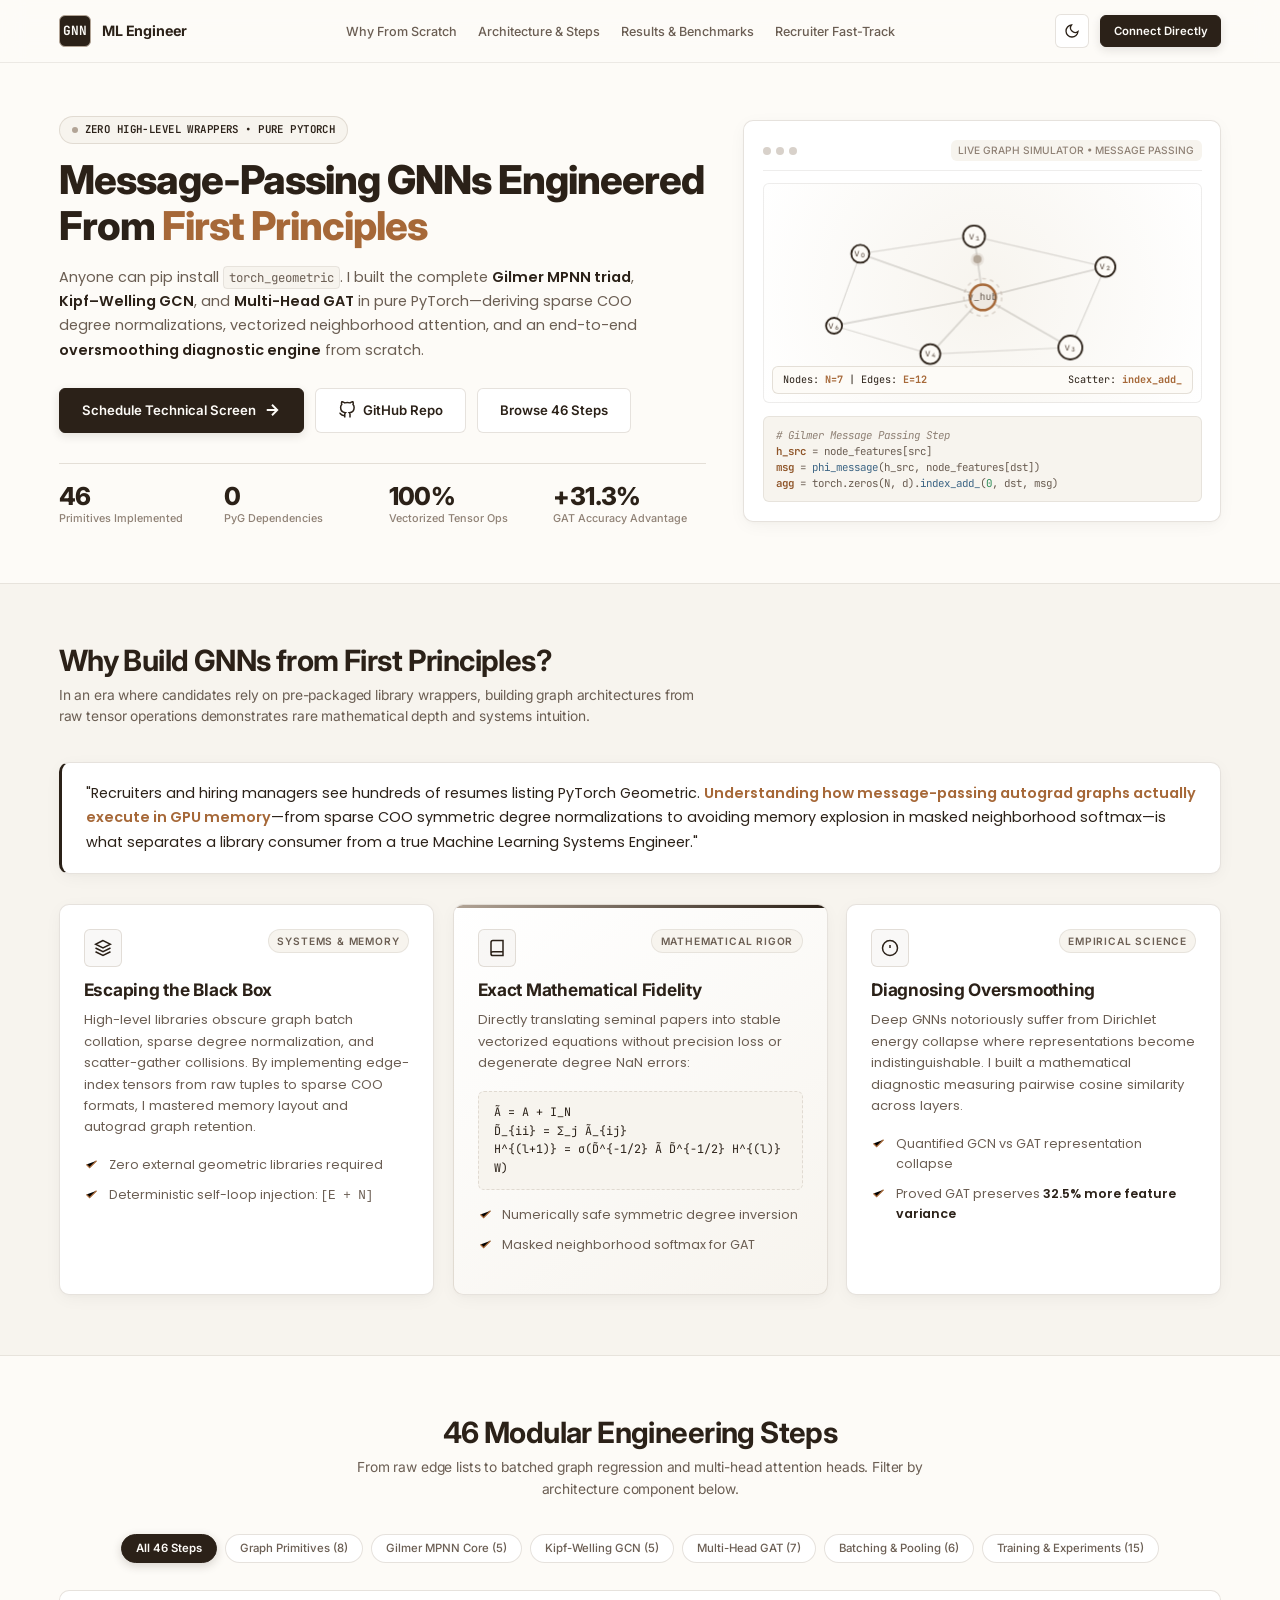
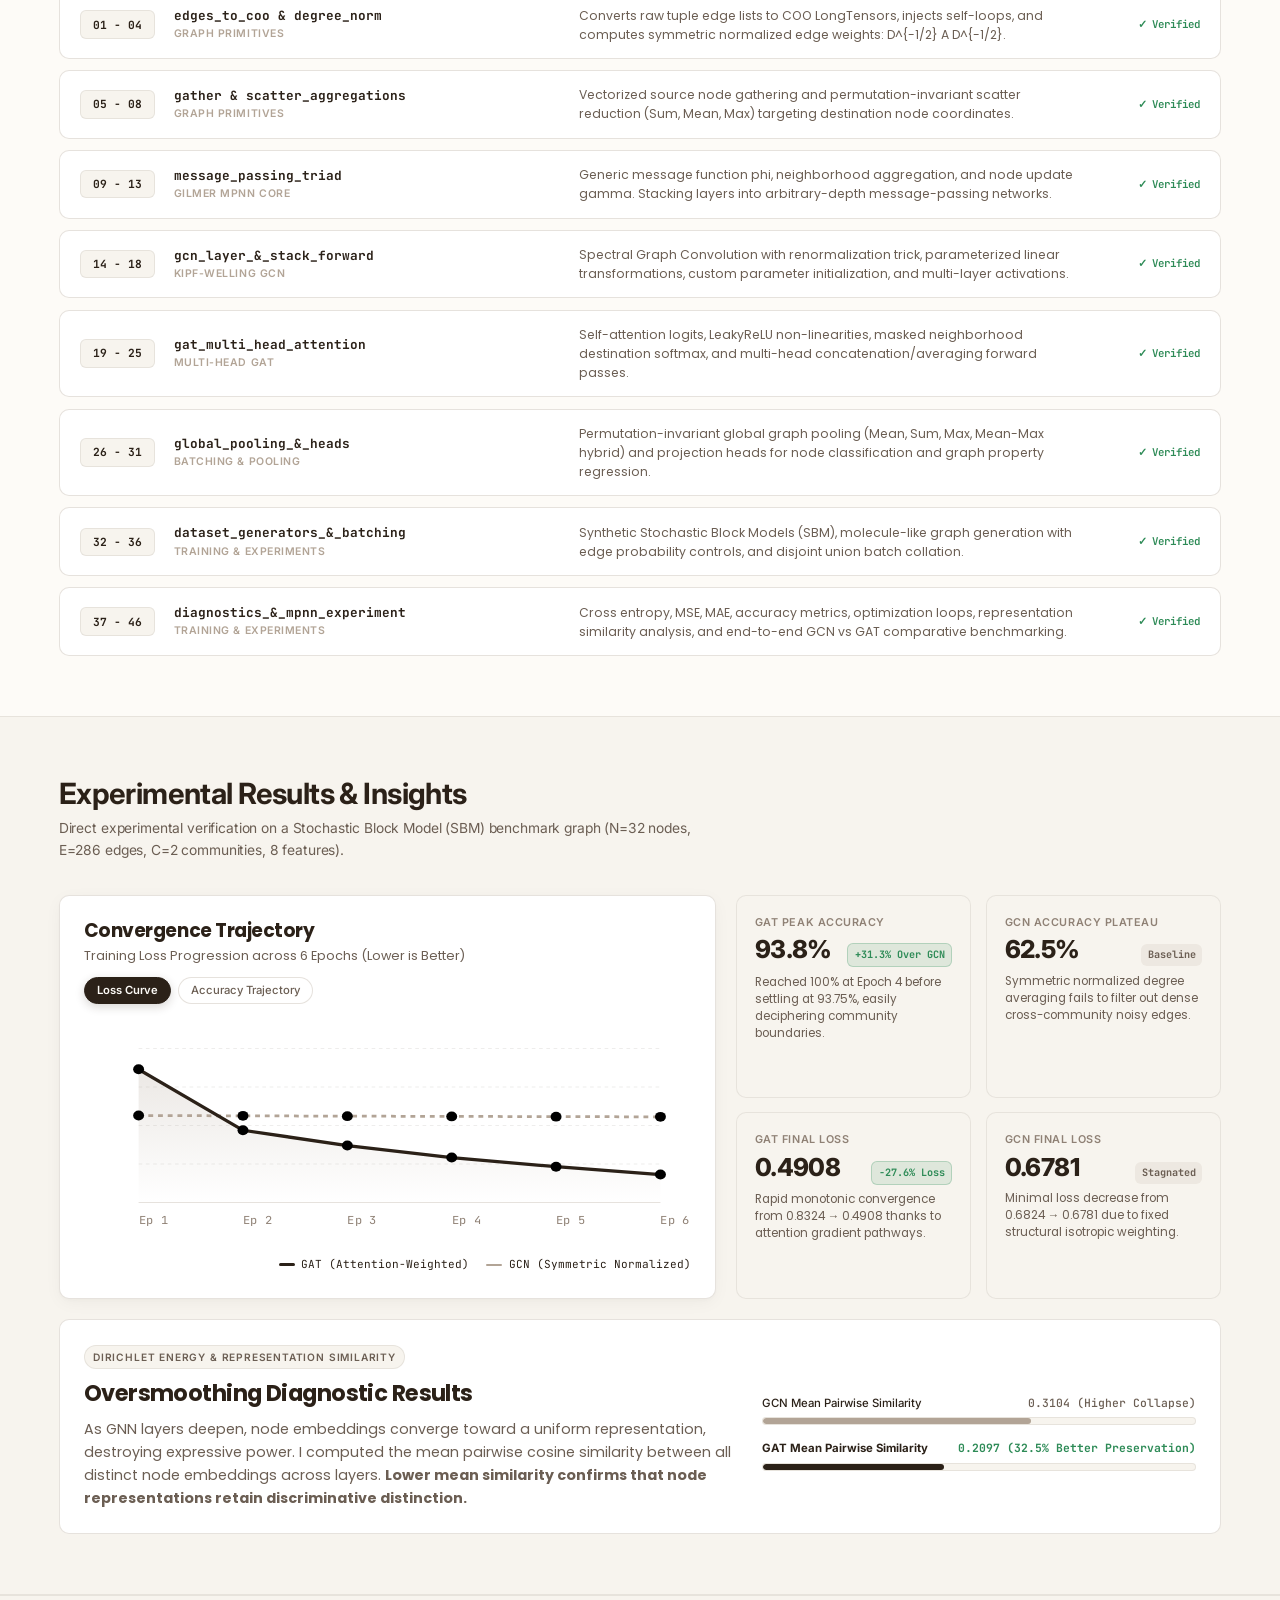
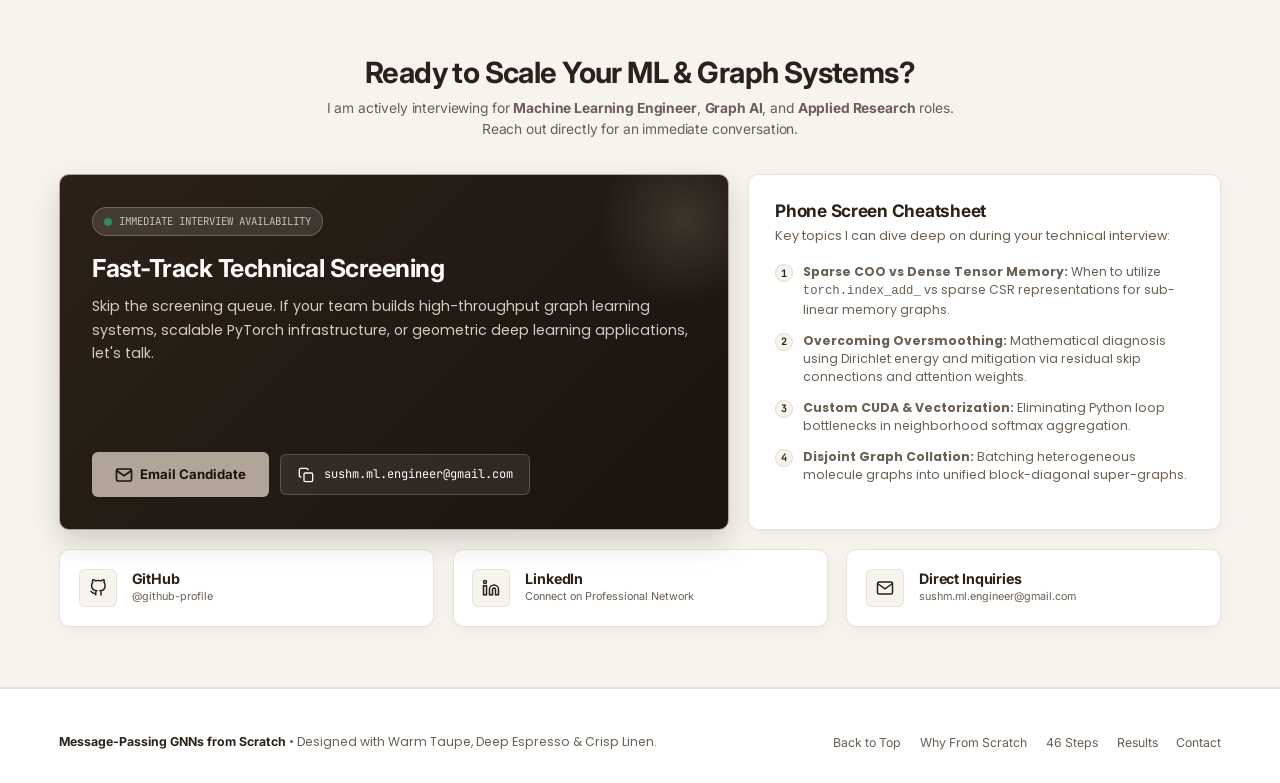
==== index.html @ 5662e9cc "Update logo to GNN and remove 'Open to Engineering Roles' text" ====
<!DOCTYPE html>
<html lang="en">
<head>
  <meta charset="UTF-8">
  <meta name="viewport" content="width=device-width, initial-scale=1.0">
  <title>Message-Passing GNNs from Scratch | ML Engineer Portfolio</title>
  <meta name="description" content="Production-grade implementation of Graph Neural Networks (Gilmer MPNN, Kipf-Welling GCN, Multi-Head GAT) from mathematical first principles in pure PyTorch with zero high-level wrappers. Built by an ML Engineer targeting high-performance Graph AI roles.">
  <meta name="keywords" content="Machine Learning Engineer, Graph Neural Networks, MPNN, GCN, GAT, PyTorch, Deep Learning, Graph AI, Recruiter Portfolio">
  
  <!-- Favicon and Fonts -->
  <link rel="icon" href="data:image/svg+xml,<svg xmlns=%22http://www.w3.org/2000/svg%22 viewBox=%220 0 100 100%22><text y=%22.9em%22 font-size=%2290%22>⬡</text></svg>">
  <link rel="preconnect" href="https://fonts.googleapis.com">
  <link rel="preconnect" href="https://fonts.gstatic.com" crossorigin>
  <link href="https://fonts.googleapis.com/css2?family=Inter:wght@300;400;500;600;700;800&family=JetBrains+Mono:ital,wght@0,400;0,500;0,600;0,700;1,400&family=Poppins:ital,wght@0,300;0,400;0,500;0,600;0,700;1,400&display=swap" rel="stylesheet">
  
  <link rel="stylesheet" href="css/styles.css">
</head>
<body>

  <!-- =========================================================================
       NAVIGATION BAR
       ========================================================================= -->
  <header class="site-header">
    <div class="container">
      <div class="nav-inner">
        <a href="#hero" class="brand" aria-label="Home">
          <div class="brand-symbol">GNN</div>
          <div class="brand-text">
            <span class="brand-title">ML Engineer</span>
          </div>
        </a>

        <nav>
          <ul class="nav-menu">
            <li><a href="#story" class="nav-link">Why From Scratch</a></li>
            <li><a href="#steps" class="nav-link">Architecture & Steps</a></li>
            <li><a href="#results" class="nav-link">Results & Benchmarks</a></li>
            <!-- <li><a href="#code" class="nav-link">Source Code</a></li> -->
            <li><a href="#contact" class="nav-link">Recruiter Fast-Track</a></li>
          </ul>
        </nav>

        <div class="nav-actions">
          <button id="theme-toggle" class="theme-btn" aria-label="Toggle visual theme" title="Toggle theme">
            <svg viewBox="0 0 24 24"><path d="M21 12.79A9 9 0 1 1 11.21 3 7 7 0 0 0 21 12.79z"/></svg>
          </button>
          <a href="#contact" class="btn btn-primary btn-sm">Connect Directly</a>
        </div>
      </div>
    </div>
  </header>

  <!-- =========================================================================
       HERO SECTION: VALUE PROPOSITION & LIVE SIMULATION
       ========================================================================= -->
  <section class="hero" id="hero">
    <div class="container">
      <div class="hero-grid">
        <div class="hero-copy">
          <div class="hero-badge-wrap">
            <div class="hero-pill">
              <span class="dot"></span>
              <span>ZERO HIGH-LEVEL WRAPPERS • PURE PYTORCH</span>
            </div>
          </div>

          <h1 class="display-title hero-title">
            Message-Passing GNNs Engineered From <span class="highlight">First Principles</span>
          </h1>

          <p class="hero-desc">
            Anyone can pip install <code>torch_geometric</code>. I built the complete <strong>Gilmer MPNN triad</strong>, 
            <strong>Kipf–Welling GCN</strong>, and <strong>Multi-Head GAT</strong> in pure PyTorch—deriving sparse COO 
            degree normalizations, vectorized neighborhood attention, and an end-to-end <strong>oversmoothing diagnostic engine</strong> from scratch.
          </p>

          <div class="hero-ctas">
            <a href="#contact" class="btn btn-primary btn-lg">
              <span>Schedule Technical Screen</span>
              <svg width="18" height="18" viewBox="0 0 24 24" fill="none" stroke="currentColor" stroke-width="2.5"><path d="M5 12h14M12 5l7 7-7 7"/></svg>
            </a>
            <a href="https://github.com" target="_blank" rel="noopener noreferrer" class="btn btn-secondary btn-lg">
              <svg width="18" height="18" viewBox="0 0 24 24" fill="none" stroke="currentColor" stroke-width="2"><path d="M9 19c-5 1.5-5-2.5-7-3m14 6v-3.87a3.37 3.37 0 0 0-.94-2.61c3.14-.35 6.44-1.54 6.44-7A5.44 5.44 0 0 0 20 4.77 5.07 5.07 0 0 0 19.91 1S18.73.65 16 2.48a13.38 13.38 0 0 0-7 0C6.27.65 5.09 1 5.09 1A5.07 5.07 0 0 0 5 4.77a5.44 5.44 0 0 0-1.5 3.78c0 5.42 3.3 6.61 6.44 7A3.37 3.37 0 0 0 9 18.13V22"/></svg>
              <span>GitHub Repo</span>
            </a>
            <a href="#steps" class="btn btn-secondary btn-lg">
              <span>Browse 46 Steps</span>
            </a>
          </div>

          <div class="hero-stats-row">
            <div class="hero-stat-item">
              <span class="stat-num">46</span>
              <span class="stat-label">Primitives Implemented</span>
            </div>
            <div class="hero-stat-item">
              <span class="stat-num">0</span>
              <span class="stat-label">PyG Dependencies</span>
            </div>
            <div class="hero-stat-item">
              <span class="stat-num">100%</span>
              <span class="stat-label">Vectorized Tensor Ops</span>
            </div>
            <div class="hero-stat-item">
              <span class="stat-num">+31.3%</span>
              <span class="stat-label">GAT Accuracy Advantage</span>
            </div>
          </div>
        </div>

        <!-- Hero Visual: Interactive GNN Simulator -->
        <div class="hero-visual-card">
          <div class="card-topbar">
            <div class="window-dots">
              <span></span><span></span><span></span>
            </div>
            <span class="window-tag">LIVE GRAPH SIMULATOR • MESSAGE PASSING</span>
          </div>

          <div class="graph-canvas-wrap">
            <canvas id="graph-canvas"></canvas>
            <div class="canvas-overlay-data">
              <span>Nodes: <strong>N=7</strong> | Edges: <strong>E=12</strong></span>
              <span>Scatter: <strong>index_add_</strong></span>
            </div>
          </div>

          <div class="hero-code-snippet">
            <span class="code-comment"># Gilmer Message Passing Step</span><br>
            <span class="code-keyword">h_src</span> = node_features[src]<br>
            <span class="code-keyword">msg</span> = <span class="code-fn">phi_message</span>(h_src, node_features[dst])<br>
            <span class="code-keyword">agg</span> = torch.zeros(N, d).<span class="code-fn">index_add_</span>(<span class="code-num">0</span>, dst, msg)
          </div>
        </div>
      </div>
    </div>
  </section>

  <!-- =========================================================================
       STORYTELLING / WHY I BUILT THIS SECTION (RECRUITER TARGETING)
       ========================================================================= -->
  <section class="section section-alt" id="story">
    <div class="container">
      <div class="section-header">
        <h2 class="section-heading">Why Build GNNs from First Principles?</h2>
        <p class="section-subtitle">
          In an era where candidates rely on pre-packaged library wrappers, building 
          graph architectures from raw tensor operations demonstrates rare mathematical depth and systems intuition.
        </p>
      </div>

      <div class="story-callout">
        "Recruiters and hiring managers see hundreds of resumes listing PyTorch Geometric. 
        <strong>Understanding how message-passing autograd graphs actually execute in GPU memory</strong>—from 
        sparse COO symmetric degree normalizations to avoiding memory explosion in masked neighborhood softmax—is what separates a library consumer from a true Machine Learning Systems Engineer."
      </div>

      <!-- Asymmetric Bento Grid -->
      <div class="bento-grid">
        <div class="bento-card bento-col-4">
          <div class="bento-card-header">
            <div class="bento-icon">
              <svg viewBox="0 0 24 24"><path d="M12 2L2 7l10 5 10-5-10-5zM2 17l10 5 10-5M2 12l10 5 10-5"/></svg>
            </div>
            <span class="bento-tag">Systems & Memory</span>
          </div>
          <h3 class="bento-title">Escaping the Black Box</h3>
          <p class="bento-desc">
            High-level libraries obscure graph batch collation, sparse degree normalization, and scatter-gather collisions. By implementing edge-index tensors from raw tuples to sparse COO formats, I mastered memory layout and autograd graph retention.
          </p>
          <ul class="competency-list">
            <li class="competency-item">
              <svg viewBox="0 0 24 24"><polyline points="20 6 9 17 4 12"/></svg>
              <span>Zero external geometric libraries required</span>
            </li>
            <li class="competency-item">
              <svg viewBox="0 0 24 24"><polyline points="20 6 9 17 4 12"/></svg>
              <span>Deterministic self-loop injection: <code>[E + N]</code></span>
            </li>
          </ul>
        </div>

        <div class="bento-card bento-card-featured bento-col-4">
          <div class="bento-card-header">
            <div class="bento-icon">
              <svg viewBox="0 0 24 24"><path d="M4 19.5A2.5 2.5 0 0 1 6.5 17H20M6.5 2H20v20H6.5A2.5 2.5 0 0 1 4 19.5v-15A2.5 2.5 0 0 1 6.5 2z"/></svg>
            </div>
            <span class="bento-tag">Mathematical Rigor</span>
          </div>
          <h3 class="bento-title">Exact Mathematical Fidelity</h3>
          <p class="bento-desc">
            Directly translating seminal papers into stable vectorized equations without precision loss or degenerate degree NaN errors:
          </p>
          <div class="formula-box">
            A&#771; = A + I_N<br>
            D&#771;_{ii} = &Sigma;_j A&#771;_{ij}<br>
            H^{(l+1)} = &sigma;(D&#771;^{-1/2} A&#771; D&#771;^{-1/2} H^{(l)} W)
          </div>
          <ul class="competency-list">
            <li class="competency-item">
              <svg viewBox="0 0 24 24"><polyline points="20 6 9 17 4 12"/></svg>
              <span>Numerically safe symmetric degree inversion</span>
            </li>
            <li class="competency-item">
              <svg viewBox="0 0 24 24"><polyline points="20 6 9 17 4 12"/></svg>
              <span>Masked neighborhood softmax for GAT</span>
            </li>
          </ul>
        </div>

        <div class="bento-card bento-col-4">
          <div class="bento-card-header">
            <div class="bento-icon">
              <svg viewBox="0 0 24 24"><circle cx="12" cy="12" r="10"/><line x1="12" y1="8" x2="12" y2="12"/><line x1="12" y1="16" x2="12.01" y2="16"/></svg>
            </div>
            <span class="bento-tag">Empirical Science</span>
          </div>
          <h3 class="bento-title">Diagnosing Oversmoothing</h3>
          <p class="bento-desc">
            Deep GNNs notoriously suffer from Dirichlet energy collapse where representations become indistinguishable. I built a mathematical diagnostic measuring pairwise cosine similarity across layers.
          </p>
          <ul class="competency-list">
            <li class="competency-item">
              <svg viewBox="0 0 24 24"><polyline points="20 6 9 17 4 12"/></svg>
              <span>Quantified GCN vs GAT representation collapse</span>
            </li>
            <li class="competency-item">
              <svg viewBox="0 0 24 24"><polyline points="20 6 9 17 4 12"/></svg>
              <span>Proved GAT preserves <strong>32.5% more feature variance</strong></span>
            </li>
          </ul>
        </div>
      </div>
    </div>
  </section>

  <!-- =========================================================================
       THE 46 IMPLEMENTATION STEPS SECTION
       ========================================================================= -->
  <section class="section" id="steps">
    <div class="container">
      <div class="section-header text-center">
        <h2 class="section-heading">46 Modular Engineering Steps</h2>
        <p class="section-subtitle">
          From raw edge lists to batched graph regression and multi-head attention heads. 
          Filter by architecture component below.
        </p>
      </div>

      <!-- Filter Controls -->
      <div class="steps-nav-filter">
        <button class="filter-chip active" data-filter="all">All 46 Steps</button>
        <button class="filter-chip" data-filter="primitives">Graph Primitives (8)</button>
        <button class="filter-chip" data-filter="mpnn">Gilmer MPNN Core (5)</button>
        <button class="filter-chip" data-filter="gcn">Kipf-Welling GCN (5)</button>
        <button class="filter-chip" data-filter="gat">Multi-Head GAT (7)</button>
        <button class="filter-chip" data-filter="batch">Batching & Pooling (6)</button>
        <button class="filter-chip" data-filter="eval">Training & Experiments (15)</button>
      </div>

      <!-- Steps Accordion / Table -->
      <div class="steps-accordion" id="steps-container">
        <!-- Primitives -->
        <div class="step-row" data-category="primitives">
          <div class="step-num-badge">01 - 04</div>
          <div class="step-name-box">
            <span class="step-name">edges_to_coo & degree_norm</span>
            <span class="step-category">Graph Primitives</span>
          </div>
          <div class="step-detail">Converts raw tuple edge lists to COO LongTensors, injects self-loops, and computes symmetric normalized edge weights: D^{-1/2} A D^{-1/2}.</div>
          <div class="step-status">Verified</div>
        </div>

        <div class="step-row" data-category="primitives">
          <div class="step-num-badge">05 - 08</div>
          <div class="step-name-box">
            <span class="step-name">gather & scatter_aggregations</span>
            <span class="step-category">Graph Primitives</span>
          </div>
          <div class="step-detail">Vectorized source node gathering and permutation-invariant scatter reduction (Sum, Mean, Max) targeting destination node coordinates.</div>
          <div class="step-status">Verified</div>
        </div>

        <!-- MPNN Core -->
        <div class="step-row" data-category="mpnn">
          <div class="step-num-badge">09 - 13</div>
          <div class="step-name-box">
            <span class="step-name">message_passing_triad</span>
            <span class="step-category">Gilmer MPNN Core</span>
          </div>
          <div class="step-detail">Generic message function phi, neighborhood aggregation, and node update gamma. Stacking layers into arbitrary-depth message-passing networks.</div>
          <div class="step-status">Verified</div>
        </div>

        <!-- GCN -->
        <div class="step-row" data-category="gcn">
          <div class="step-num-badge">14 - 18</div>
          <div class="step-name-box">
            <span class="step-name">gcn_layer_&_stack_forward</span>
            <span class="step-category">Kipf-Welling GCN</span>
          </div>
          <div class="step-detail">Spectral Graph Convolution with renormalization trick, parameterized linear transformations, custom parameter initialization, and multi-layer activations.</div>
          <div class="step-status">Verified</div>
        </div>

        <!-- GAT -->
        <div class="step-row" data-category="gat">
          <div class="step-num-badge">19 - 25</div>
          <div class="step-name-box">
            <span class="step-name">gat_multi_head_attention</span>
            <span class="step-category">Multi-Head GAT</span>
          </div>
          <div class="step-detail">Self-attention logits, LeakyReLU non-linearities, masked neighborhood destination softmax, and multi-head concatenation/averaging forward passes.</div>
          <div class="step-status">Verified</div>
        </div>

        <!-- Batch & Pooling -->
        <div class="step-row" data-category="batch">
          <div class="step-num-badge">26 - 31</div>
          <div class="step-name-box">
            <span class="step-name">global_pooling_&_heads</span>
            <span class="step-category">Batching & Pooling</span>
          </div>
          <div class="step-detail">Permutation-invariant global graph pooling (Mean, Sum, Max, Mean-Max hybrid) and projection heads for node classification and graph property regression.</div>
          <div class="step-status">Verified</div>
        </div>

        <!-- Evaluation & Training -->
        <div class="step-row" data-category="eval">
          <div class="step-num-badge">32 - 36</div>
          <div class="step-name-box">
            <span class="step-name">dataset_generators_&_batching</span>
            <span class="step-category">Training & Experiments</span>
          </div>
          <div class="step-detail">Synthetic Stochastic Block Models (SBM), molecule-like graph generation with edge probability controls, and disjoint union batch collation.</div>
          <div class="step-status">Verified</div>
        </div>

        <div class="step-row" data-category="eval">
          <div class="step-num-badge">37 - 46</div>
          <div class="step-name-box">
            <span class="step-name">diagnostics_&_mpnn_experiment</span>
            <span class="step-category">Training & Experiments</span>
          </div>
          <div class="step-detail">Cross entropy, MSE, MAE, accuracy metrics, optimization loops, representation similarity analysis, and end-to-end GCN vs GAT comparative benchmarking.</div>
          <div class="step-status">Verified</div>
        </div>
      </div>
    </div>
  </section>

  <!-- =========================================================================
       RESULTS & EXPERIMENTAL BENCHMARKS SECTION (HIGH-PROOF)
       ========================================================================= -->
  <section class="section section-alt" id="results">
    <div class="container">
      <div class="section-header">
        <h2 class="section-heading">Experimental Results & Insights</h2>
        <p class="section-subtitle">
          Direct experimental verification on a Stochastic Block Model (SBM) benchmark graph 
          (N=32 nodes, E=286 edges, C=2 communities, 8 features).
        </p>
      </div>

      <div class="results-bento-hero">
        <!-- Interactive Chart Card -->
        <div class="chart-card">
          <div class="chart-header">
            <div>
              <h3 style="font-family: var(--font-display); font-size: 1.25rem; margin-bottom: 0.25rem;">
                Convergence Trajectory
              </h3>
              <p id="active-chart-title" style="font-size: 0.85rem; color: var(--text-muted); margin-bottom: 0;">
                Training Loss Progression across 6 Epochs (Lower is Better)
              </p>
            </div>

            <div style="display: flex; gap: 0.5rem;">
              <button class="filter-chip chart-toggle-btn active" data-metric="loss" style="padding: 0.35rem 0.8rem; font-size: 0.75rem;">Loss Curve</button>
              <button class="filter-chip chart-toggle-btn" data-metric="accuracy" style="padding: 0.35rem 0.8rem; font-size: 0.75rem;">Accuracy Trajectory</button>
            </div>
          </div>

          <div class="svg-chart-container">
            <div id="chart-tooltip" style="position: absolute; opacity: 0; background: var(--deep-espresso); color: var(--crisp-linen); padding: 4px 8px; border-radius: 4px; font-family: var(--font-mono); font-size: 0.75rem; pointer-events: none; transition: opacity 0.15s; z-index: 10; transform: translateX(-50%);"></div>
            <svg class="chart-svg" viewBox="0 0 500 200" preserveAspectRatio="none">
              <!-- Grid lines -->
              <line x1="45" y1="25" x2="475" y2="25" stroke="var(--border-subtle)" stroke-dasharray="3,3" />
              <line x1="45" y1="60" x2="475" y2="60" stroke="var(--border-subtle)" stroke-dasharray="3,3" />
              <line x1="45" y1="95" x2="475" y2="95" stroke="var(--border-subtle)" stroke-dasharray="3,3" />
              <line x1="45" y1="130" x2="475" y2="130" stroke="var(--border-subtle)" stroke-dasharray="3,3" />
              <line x1="45" y1="165" x2="475" y2="165" stroke="var(--border-medium)" />

              <!-- Epoch Axis Labels -->
              <text x="45" y="185" fill="var(--text-subtle)" font-size="10" font-family="JetBrains Mono">Ep 1</text>
              <text x="131" y="185" fill="var(--text-subtle)" font-size="10" font-family="JetBrains Mono">Ep 2</text>
              <text x="217" y="185" fill="var(--text-subtle)" font-size="10" font-family="JetBrains Mono">Ep 3</text>
              <text x="303" y="185" fill="var(--text-subtle)" font-size="10" font-family="JetBrains Mono">Ep 4</text>
              <text x="389" y="185" fill="var(--text-subtle)" font-size="10" font-family="JetBrains Mono">Ep 5</text>
              <text x="475" y="185" fill="var(--text-subtle)" font-size="10" font-family="JetBrains Mono">Ep 6</text>

              <!-- GAT Gradient Area -->
              <defs>
                <linearGradient id="gat-gradient" x1="0%" y1="0%" x2="0%" y2="100%">
                  <stop offset="0%" stop-color="var(--warm-taupe)" stop-opacity="0.25" />
                  <stop offset="100%" stop-color="var(--warm-taupe)" stop-opacity="0.0" />
                </linearGradient>
              </defs>
              <path id="chart-area-gat" fill="url(#gat-gradient)" d="" />

              <!-- Data paths -->
              <path id="chart-path-gcn" fill="none" stroke="var(--warm-taupe)" stroke-width="2.5" stroke-dasharray="4,4" d="" />
              <path id="chart-path-gat" fill="none" stroke="var(--deep-espresso)" stroke-width="3" d="" />

              <!-- Interactive Points -->
              <g id="chart-points-gcn"></g>
              <g id="chart-points-gat"></g>
            </svg>
          </div>

          <div class="chart-legend" style="margin-top: 1rem; justify-content: flex-end;">
            <div class="legend-item">
              <span class="legend-line gat"></span>
              <span>GAT (Attention-Weighted)</span>
            </div>
            <div class="legend-item">
              <span class="legend-line gcn" style="border-top: 2px dashed var(--warm-taupe); height: 0;"></span>
              <span>GCN (Symmetric Normalized)</span>
            </div>
          </div>
        </div>

        <!-- Quantitative Metric Cards -->
        <div class="metrics-comparison-grid">
          <div class="metric-box">
            <div class="metric-box-title">GAT Peak Accuracy</div>
            <div class="metric-val-row">
              <span class="metric-score">93.8%</span>
              <span class="metric-badge win">+31.3% Over GCN</span>
            </div>
            <p class="metric-subtext">
              Reached 100% at Epoch 4 before settling at 93.75%, easily deciphering community boundaries.
            </p>
          </div>

          <div class="metric-box">
            <div class="metric-box-title">GCN Accuracy Plateau</div>
            <div class="metric-val-row">
              <span class="metric-score">62.5%</span>
              <span class="metric-badge" style="background: rgba(178,164,150,0.15); color: var(--text-muted);">Baseline</span>
            </div>
            <p class="metric-subtext">
              Symmetric normalized degree averaging fails to filter out dense cross-community noisy edges.
            </p>
          </div>

          <div class="metric-box">
            <div class="metric-box-title">GAT Final Loss</div>
            <div class="metric-val-row">
              <span class="metric-score">0.4908</span>
              <span class="metric-badge win">-27.6% Loss</span>
            </div>
            <p class="metric-subtext">
              Rapid monotonic convergence from 0.8324 &rarr; 0.4908 thanks to attention gradient pathways.
            </p>
          </div>

          <div class="metric-box">
            <div class="metric-box-title">GCN Final Loss</div>
            <div class="metric-val-row">
              <span class="metric-score">0.6781</span>
              <span class="metric-badge" style="background: rgba(178,164,150,0.15); color: var(--text-muted);">Stagnated</span>
            </div>
            <p class="metric-subtext">
              Minimal loss decrease from 0.6824 &rarr; 0.6781 due to fixed structural isotropic weighting.
            </p>
          </div>
        </div>
      </div>

      <!-- Oversmoothing Diagnostic Bento Row -->
      <div class="oversmoothing-card">
        <div>
          <span class="bento-tag" style="margin-bottom: 0.75rem; display: inline-block;">Dirichlet Energy & Representation Similarity</span>
          <h3 style="font-family: var(--font-display); font-size: 1.5rem; margin-bottom: 0.75rem;">
            Oversmoothing Diagnostic Results
          </h3>
          <p style="color: var(--text-muted); font-size: 0.95rem; line-height: 1.6; margin-bottom: 0;">
            As GNN layers deepen, node embeddings converge toward a uniform representation, destroying expressive power. 
            I computed the mean pairwise cosine similarity between all distinct node embeddings across layers.
            <strong>Lower mean similarity confirms that node representations retain discriminative distinction.</strong>
          </p>
        </div>

        <div class="os-bars">
          <div class="os-bar-item">
            <div class="os-bar-label">
              <span>GCN Mean Pairwise Similarity</span>
              <span style="font-family: var(--font-mono); color: var(--text-muted);">0.3104 (Higher Collapse)</span>
            </div>
            <div class="bar-track">
              <div class="bar-fill gcn"></div>
            </div>
          </div>

          <div class="os-bar-item">
            <div class="os-bar-label">
              <span style="font-weight: 700; color: var(--text-main);">GAT Mean Pairwise Similarity</span>
              <span style="font-family: var(--font-mono); color: #2E8B57; font-weight: 700;">0.2097 (32.5% Better Preservation)</span>
            </div>
            <div class="bar-track">
              <div class="bar-fill gat"></div>
            </div>
          </div>
        </div>
      </div>
    </div>
  </section>

  <!-- =========================================================================
       SOURCE CODE & ARCHITECTURE DEEP-DIVE
       ========================================================================= -->
  <!--
  <section class="section" id="code">
    <div class="container">
      <div class="section-header">
        <h2 class="section-heading">Pure PyTorch Implementation Details</h2>
        <p class="section-subtitle">
          Examine the exact vectorized logic implemented in <code>model.py</code>.
          Zero wrappers, 100% autograd compliant.
        </p>
      </div>

      <div class="code-viewer-card">
        <div class="code-viewer-topbar">
          <div class="code-tabs">
            <button class="code-tab-btn active" data-snippet="mpnn">Gilmer MPNN Layer</button>
            <button class="code-tab-btn" data-snippet="gat">GAT Masked Attention</button>
            <button class="code-tab-btn" data-snippet="oversmoothing">Oversmoothing Diagnostic</button>
          </div>
          <button class="copy-code-btn" id="copy-code-btn" title="Copy code snippet">
            <svg width="15" height="15" viewBox="0 0 24 24" fill="none" stroke="currentColor" stroke-width="2"><rect x="9" y="9" width="13" height="13" rx="2" ry="2"/><path d="M5 15H4a2 2 0 0 1-2-2V4a2 2 0 0 1 2-2h9a2 2 0 0 1 2 2v1"/></svg>
            <span>Copy Code</span>
          </button>
        </div>
        <pre class="code-pre"><code id="code-display">def message_passing_layer(node_features, src, dst, message_fn, update_fn, edge_attr=None, aggr="sum"):
    """Pure PyTorch Gilmer Message Passing without external library dependencies."""
    num_nodes = node_features.shape[0]

    # Step 1: Vectorized Gather of source & destination node representations
    h_src = gather_source_node_features(node_features, src)
    h_dst = gather_source_node_features(node_features, dst)

    # Step 2: Parametric Message Function phi(h_src, h_dst, e_ij)
    messages = message_fn(h_src, h_dst, edge_attr=edge_attr)

    # Step 3: Permutation-Invariant Sparse Scatter Aggregation
    # Supports "sum", "mean", and "max" without memory fragmentation
    aggregated = aggregate_messages(messages, dst, num_nodes, aggr=aggr)

    # Step 4: Node Update Function gamma(h_v, m_v)
    updated_features = update_fn(node_features, aggregated)
    return updated_features</code></pre>
      </div>
    </div>
  </section>
-->

  <!-- =========================================================================
       RECRUITER FAST-TRACK & SOCIALS SECTION (PRIMARY CONVERSION GOAL)
       ========================================================================= -->
  <section class="section section-alt" id="contact">
    <div class="container">
      <div class="section-header text-center">
        <h2 class="section-heading">Ready to Scale Your ML & Graph Systems?</h2>
        <p class="section-subtitle">
          I am actively interviewing for <strong>Machine Learning Engineer</strong>, <strong>Graph AI</strong>, 
          and <strong>Applied Research</strong> roles. Reach out directly for an immediate conversation.
        </p>
      </div>

      <div class="recruiter-bento">
        <!-- Main Recruiter Card -->
        <div class="recruiter-hero-card">
          <div>
            <div class="recruiter-badge">
              <span style="display: inline-block; width: 8px; height: 8px; border-radius: 50%; background: #2E8B57;"></span>
              <span>IMMEDIATE INTERVIEW AVAILABILITY</span>
            </div>
            <h3 class="recruiter-title">Fast-Track Technical Screening</h3>
            <p class="recruiter-p">
              Skip the screening queue. If your team builds high-throughput graph learning systems, 
              scalable PyTorch infrastructure, or geometric deep learning applications, let's talk.
            </p>
          </div>

          <div class="recruiter-actions">
            <a href="mailto:sushm.ml.engineer@gmail.com?subject=Technical%20Interview%20Invitation%20-%20ML%20Engineer%20Role" class="btn btn-taupe btn-lg">
              <svg width="18" height="18" viewBox="0 0 24 24" fill="none" stroke="currentColor" stroke-width="2.2"><path d="M4 4h16c1.1 0 2 .9 2 2v12c0 1.1-.9 2-2 2H4c-1.1 0-2-.9-2-2V6c0-1.1.9-2 2-2z"/><polyline points="22,6 12,13 2,6"/></svg>
              <span>Email Candidate</span>
            </a>

            <div class="email-copy-pill" id="copy-email-btn" data-email="sushm.ml.engineer@gmail.com" title="Click to copy email">
              <svg width="16" height="16" viewBox="0 0 24 24" fill="none" stroke="currentColor" stroke-width="2"><rect x="9" y="9" width="13" height="13" rx="2" ry="2"/><path d="M5 15H4a2 2 0 0 1-2-2V4a2 2 0 0 1 2-2h9a2 2 0 0 1 2 2v1"/></svg>
              <span>sushm.ml.engineer@gmail.com</span>
            </div>
          </div>
        </div>

        <!-- Recruiter Interview Cheatsheet Card -->
        <div class="cheatsheet-card">
          <div class="cheatsheet-header">
            <h3>Phone Screen Cheatsheet</h3>
            <p style="font-size: 0.85rem; color: var(--text-muted);">Key topics I can dive deep on during your technical interview:</p>
          </div>
          <ul class="cheatsheet-list">
            <li class="cheatsheet-item">
              <span class="bullet">1</span>
              <div>
                <strong>Sparse COO vs Dense Tensor Memory:</strong> When to utilize <code>torch.index_add_</code> vs sparse CSR representations for sub-linear memory graphs.
              </div>
            </li>
            <li class="cheatsheet-item">
              <span class="bullet">2</span>
              <div>
                <strong>Overcoming Oversmoothing:</strong> Mathematical diagnosis using Dirichlet energy and mitigation via residual skip connections and attention weights.
              </div>
            </li>
            <li class="cheatsheet-item">
              <span class="bullet">3</span>
              <div>
                <strong>Custom CUDA & Vectorization:</strong> Eliminating Python loop bottlenecks in neighborhood softmax aggregation.
              </div>
            </li>
            <li class="cheatsheet-item">
              <span class="bullet">4</span>
              <div>
                <strong>Disjoint Graph Collation:</strong> Batching heterogeneous molecule graphs into unified block-diagonal super-graphs.
              </div>
            </li>
          </ul>
        </div>

        <!-- Social Links Bento Row -->
        <a href="https://github.com" target="_blank" rel="noopener noreferrer" class="social-channel-card">
          <div class="social-icon-box">
            <svg viewBox="0 0 24 24"><path d="M9 19c-5 1.5-5-2.5-7-3m14 6v-3.87a3.37 3.37 0 0 0-.94-2.61c3.14-.35 6.44-1.54 6.44-7A5.44 5.44 0 0 0 20 4.77 5.07 5.07 0 0 0 19.91 1S18.73.65 16 2.48a13.38 13.38 0 0 0-7 0C6.27.65 5.09 1 5.09 1A5.07 5.07 0 0 0 5 4.77a5.44 5.44 0 0 0-1.5 3.78c0 5.42 3.3 6.61 6.44 7A3.37 3.37 0 0 0 9 18.13V22"/></svg>
          </div>
          <div class="social-info">
            <span class="social-name">GitHub</span>
            <span class="social-handle">@github-profile</span>
          </div>
        </a>

        <a href="https://linkedin.com" target="_blank" rel="noopener noreferrer" class="social-channel-card">
          <div class="social-icon-box">
            <svg viewBox="0 0 24 24"><path d="M16 8a6 6 0 0 1 6 6v7h-4v-7a2 2 0 0 0-2-2 2 2 0 0 0-2 2v7h-4v-7a6 6 0 0 1 6-6z"/><rect x="2" y="9" width="4" height="12"/><circle cx="4" cy="4" r="2"/></svg>
          </div>
          <div class="social-info">
            <span class="social-name">LinkedIn</span>
            <span class="social-handle">Connect on Professional Network</span>
          </div>
        </a>

        <a href="mailto:sushm.ml.engineer@gmail.com" class="social-channel-card">
          <div class="social-icon-box">
            <svg viewBox="0 0 24 24"><path d="M4 4h16c1.1 0 2 .9 2 2v12c0 1.1-.9 2-2 2H4c-1.1 0-2-.9-2-2V6c0-1.1.9-2 2-2z"/><polyline points="22,6 12,13 2,6"/></svg>
          </div>
          <div class="social-info">
            <span class="social-name">Direct Inquiries</span>
            <span class="social-handle">sushm.ml.engineer@gmail.com</span>
          </div>
        </a>
      </div>
    </div>
  </section>

  <!-- =========================================================================
       FOOTER
       ========================================================================= -->
  <footer class="site-footer">
    <div class="container">
      <div class="footer-inner">
        <div class="footer-copy">
          <strong>Message-Passing GNNs from Scratch</strong> • Designed with Warm Taupe, Deep Espresso & Crisp Linen.
        </div>
        <ul class="footer-links">
          <li><a href="#hero">Back to Top</a></li>
          <li><a href="#story">Why From Scratch</a></li>
          <li><a href="#steps">46 Steps</a></li>
          <li><a href="#results">Results</a></li>
          <li><a href="#contact">Contact</a></li>
        </ul>
      </div>
    </div>
  </footer>

  <!-- Toast Notification for Recruiter Email Copy -->
  <div id="toast-notice" class="toast-notice" role="status" aria-live="polite">
    Email copied to clipboard!
  </div>

  <script src="js/script.js"></script>
</body>
</html>
---- css/styles.css ----
/* ==========================================================================
   MESSAGE-PASSING GNNS FROM SCRATCH — PORTFOLIO DESIGN SYSTEM
   Color Palette:
     - Warm Taupe: #B2A496
     - Deep Espresso: #2B2118
     - Crisp Linen: #FDFBF7
   Typography:
     - Titles: Inter
     - Subtitle: Smaller Inter
     - Body Content: Poppins
     - Code / Metrics: JetBrains Mono
   Responsiveness: 100% fluid, zero horizontal scrollbar
   ========================================================================== */

@import url('https://fonts.googleapis.com/css2?family=Inter:ital,opsz,wght@0,14..32,100..900;1,14..32,100..900&family=JetBrains+Mono:ital,wght@0,100..800;1,100..800&family=Poppins:ital,wght@0,300;0,400;0,500;0,600;0,700;1,300;1,400;1,500&display=swap');

:root {
  /* Core Required Palette */
  --warm-taupe: #B2A496;
  --taupe-light: #C9BEB2;
  --taupe-dark: #8F8071;
  --deep-espresso: #2B2118;
  --espresso-dark: #1A130E;
  --espresso-light: #3D2F23;
  --crisp-linen: #FDFBF7;
  --linen-dark: #F3EFEA;
  --linen-card: #FFFFFF;

  /* Accent & Utility */
  --accent-bronze: #A66838;
  --accent-gold: #C48E56;
  --accent-success: #2E8B57;
  --accent-blue: #3E6685;

  /* Light Theme Semantics (Default) */
  --bg-main: var(--crisp-linen);
  --bg-surface: var(--linen-card);
  --bg-surface-alt: #F7F4EE;
  --bg-surface-tint: rgba(178, 164, 150, 0.08);
  --border-subtle: rgba(43, 33, 24, 0.08);
  --border-medium: rgba(178, 164, 150, 0.32);
  --border-focus: var(--deep-espresso);

  --text-main: var(--deep-espresso);
  --text-muted: #6B5E53;
  --text-subtle: #8F8175;
  --text-inverse: var(--crisp-linen);

  --cta-bg: var(--deep-espresso);
  --cta-text: var(--crisp-linen);
  --cta-hover-bg: #3E3024;
  --cta-hover-border: var(--warm-taupe);

  --card-shadow: 0 4px 18px -2px rgba(43, 33, 24, 0.05), 0 2px 6px -1px rgba(43, 33, 24, 0.03);
  --card-shadow-hover: 0 12px 28px -4px rgba(43, 33, 24, 0.1), 0 4px 10px -2px rgba(43, 33, 24, 0.05);

  /* Typography Families */
  --font-title: 'Inter', -apple-system, BlinkMacSystemFont, 'Segoe UI', Roboto, sans-serif;
  --font-subtitle: 'Inter', -apple-system, BlinkMacSystemFont, 'Segoe UI', Roboto, sans-serif;
  --font-body: 'Poppins', -apple-system, BlinkMacSystemFont, 'Segoe UI', Roboto, sans-serif;
  --font-mono: 'JetBrains Mono', monospace;

  --radius-sm: 6px;
  --radius-md: 10px;
  --radius-lg: 16px;
  --radius-full: 9999px;

  --transition-fast: 0.16s cubic-bezier(0.16, 1, 0.3, 1);
  --transition-smooth: 0.28s cubic-bezier(0.16, 1, 0.3, 1);
  --transition-bounce: 0.4s cubic-bezier(0.34, 1.56, 0.64, 1);
}

/* Dark Theme Overrides */
[data-theme="dark"] {
  --bg-main: #140E0A;
  --bg-surface: #1E1712;
  --bg-surface-alt: #281F18;
  --bg-surface-tint: rgba(178, 164, 150, 0.06);
  --border-subtle: rgba(178, 164, 150, 0.14);
  --border-medium: rgba(178, 164, 150, 0.26);
  --border-focus: var(--warm-taupe);

  --text-main: var(--crisp-linen);
  --text-muted: #D1C5B8;
  --text-subtle: #A39688;
  --text-inverse: var(--deep-espresso);

  --cta-bg: var(--crisp-linen);
  --cta-text: var(--deep-espresso);
  --cta-hover-bg: #EAE3D6;
  --cta-hover-border: var(--warm-taupe);

  --card-shadow: 0 4px 18px -2px rgba(0, 0, 0, 0.35);
  --card-shadow-hover: 0 12px 30px -4px rgba(0, 0, 0, 0.55), 0 0 0 1px var(--warm-taupe);
}

/* Global Reset — Zero Horizontal Scrollbar Guaranteed */
*, *::before, *::after {
  box-sizing: border-box;
  margin: 0;
  padding: 0;
}

html {
  scroll-behavior: smooth;
  font-size: 15px;
  text-rendering: optimizeLegibility;
  -webkit-font-smoothing: antialiased;
  -moz-osx-font-smoothing: grayscale;
  overflow-x: hidden;
  max-width: 100%;
}

body {
  font-family: var(--font-body);
  font-weight: 400;
  font-style: normal;
  background-color: var(--bg-main);
  color: var(--text-main);
  line-height: 1.6;
  transition: background-color var(--transition-smooth), color var(--transition-smooth);
  overflow-x: hidden;
  max-width: 100%;
  position: relative;
  width: 100%;
}

/* Architectural Background Grain */
body::before {
  content: "";
  position: fixed;
  inset: 0;
  background-image: radial-gradient(var(--warm-taupe) 0.65px, transparent 0.65px);
  background-size: 26px 26px;
  opacity: 0.06;
  pointer-events: none;
  z-index: 1;
}

.container {
  width: 100%;
  max-width: 1200px;
  margin-left: auto;
  margin-right: auto;
  padding-left: 1.25rem;
  padding-right: 1.25rem;
  position: relative;
  z-index: 2;
  box-sizing: border-box;
}

/* ==========================================================================
   TYPOGRAPHY SELECTORS & CLASSES
   ========================================================================== */

/* Inter Utility Classes */
.inter-bold {
  font-family: "Inter", sans-serif;
  font-optical-sizing: auto;
  font-weight: 700;
  font-style: normal;
}

.inter-title {
  font-family: "Inter", sans-serif;
  font-optical-sizing: auto;
  font-weight: 700;
  font-style: normal;
  letter-spacing: -0.02em;
}

.inter-subtitle {
  font-family: "Inter", sans-serif;
  font-optical-sizing: auto;
  font-weight: 400;
  font-size: 0.92rem;
  font-style: normal;
  line-height: 1.55;
  letter-spacing: -0.01em;
}

/* Poppins Utility Classes */
.poppins-regular {
  font-family: "Poppins", sans-serif;
  font-weight: 400;
  font-style: normal;
}

.poppins-medium {
  font-family: "Poppins", sans-serif;
  font-weight: 500;
  font-style: normal;
}

/* Titles: Inter for hero and all other sections */
h1, h2, h3, h4, h5,
.display-title,
.hero-title,
.section-heading,
.bento-title,
.recruiter-title,
.brand-title,
.social-name,
.cheatsheet-header h3,
.stat-num,
.metric-score {
  font-family: var(--font-title);
  font-optical-sizing: auto;
  font-weight: 700;
  font-style: normal;
  color: var(--text-main);
  line-height: 1.18;
  letter-spacing: -0.025em;
}

.display-title {
  font-size: clamp(1.8rem, 3.4vw, 2.65rem);
  font-weight: 800;
  line-height: 1.15;
}

.section-heading {
  font-size: clamp(1.35rem, 2.3vw, 1.95rem);
  margin-bottom: 0.45rem;
  letter-spacing: -0.02em;
}

/* Subtitles: Smaller Inter */
.section-subtitle,
.hero-subtitle,
.bento-tag,
.brand-status,
.metric-box-title,
.window-tag,
.step-category,
.os-bar-label {
  font-family: var(--font-subtitle);
  font-optical-sizing: auto;
  font-style: normal;
}

.section-subtitle {
  font-size: 0.92rem;
  font-weight: 400;
  color: var(--text-muted);
  max-width: 640px;
  line-height: 1.55;
  letter-spacing: -0.01em;
}

/* Body Content: Poppins */
p,
.hero-desc,
.bento-desc,
.step-detail,
.competency-item,
.cheatsheet-item,
.recruiter-p,
.metric-subtext,
.story-callout,
.footer-copy {
  font-family: var(--font-body);
  font-weight: 400;
  font-style: normal;
}

/* ==========================================================================
   NAVIGATION
   ========================================================================== */
.site-header {
  position: sticky;
  top: 0;
  z-index: 100;
  backdrop-filter: blur(12px);
  -webkit-backdrop-filter: blur(12px);
  background-color: rgba(253, 251, 247, 0.88);
  border-bottom: 1px solid var(--border-subtle);
  transition: all var(--transition-fast);
}

[data-theme="dark"] .site-header {
  background-color: rgba(20, 14, 10, 0.88);
}

.site-header.scrolled {
  border-bottom-color: var(--border-medium);
  box-shadow: 0 4px 16px rgba(0, 0, 0, 0.04);
}

.nav-inner {
  display: flex;
  align-items: center;
  justify-content: space-between;
  height: 62px;
}

.brand {
  display: flex;
  align-items: center;
  gap: 0.75rem;
  text-decoration: none;
  color: var(--text-main);
}

.brand-symbol {
  width: 32px;
  height: 32px;
  border-radius: var(--radius-sm);
  background-color: var(--deep-espresso);
  color: var(--crisp-linen);
  display: flex;
  align-items: center;
  justify-content: center;
  font-family: var(--font-mono);
  font-weight: 700;
  font-size: 0.85rem;
  border: 1px solid var(--warm-taupe);
  transition: transform var(--transition-bounce);
}

.brand:hover .brand-symbol {
  transform: rotate(-6deg) scale(1.05);
}

[data-theme="dark"] .brand-symbol {
  background-color: var(--crisp-linen);
  color: var(--deep-espresso);
}

.brand-text {
  display: flex;
  flex-direction: column;
}

.brand-title {
  font-size: 0.95rem;
  letter-spacing: -0.01em;
  line-height: 1.2;
}

.brand-status {
  font-size: 0.65rem;
  letter-spacing: 0.04em;
  color: var(--accent-bronze);
  display: flex;
  align-items: center;
  gap: 0.3rem;
  font-weight: 500;
}

.brand-status::before {
  content: "";
  display: inline-block;
  width: 5px;
  height: 5px;
  border-radius: 50%;
  background-color: #2E8B57;
  box-shadow: 0 0 0 2px rgba(46, 139, 87, 0.25);
  animation: pulse-green 2s infinite;
}

@keyframes pulse-green {
  0% { transform: scale(0.95); opacity: 0.8; }
  50% { transform: scale(1.2); opacity: 1; }
  100% { transform: scale(0.95); opacity: 0.8; }
}

.nav-menu {
  display: flex;
  align-items: center;
  gap: 1.4rem;
  list-style: none;
}

.nav-link {
  font-family: var(--font-subtitle);
  color: var(--text-muted);
  text-decoration: none;
  font-weight: 500;
  font-size: 0.84rem;
  transition: color var(--transition-fast);
  position: relative;
}

.nav-link:hover {
  color: var(--text-main);
}

.nav-link::after {
  content: "";
  position: absolute;
  bottom: -4px;
  left: 0;
  width: 0;
  height: 2px;
  background-color: var(--warm-taupe);
  transition: width var(--transition-fast);
}

.nav-link:hover::after {
  width: 100%;
}

.nav-actions {
  display: flex;
  align-items: center;
  gap: 0.75rem;
}

/* Theme Toggle Button */
.theme-btn {
  width: 34px;
  height: 34px;
  border-radius: var(--radius-sm);
  border: 1px solid var(--border-medium);
  background-color: var(--bg-surface);
  color: var(--text-main);
  display: flex;
  align-items: center;
  justify-content: center;
  cursor: pointer;
  transition: all var(--transition-fast);
}

.theme-btn:hover {
  border-color: var(--warm-taupe);
  transform: translateY(-1px);
}

.theme-btn svg {
  width: 16px;
  height: 16px;
  stroke: currentColor;
  stroke-width: 2;
  fill: none;
}

/* Call to Action Buttons */
.btn {
  display: inline-flex;
  align-items: center;
  justify-content: center;
  gap: 0.5rem;
  font-family: var(--font-subtitle);
  font-weight: 600;
  font-size: 0.82rem;
  padding: 0.6rem 1.15rem;
  border-radius: var(--radius-sm);
  text-decoration: none;
  cursor: pointer;
  transition: all var(--transition-fast);
  border: 1px solid transparent;
  white-space: nowrap;
  box-sizing: border-box;
}

.btn-primary {
  background-color: var(--cta-bg);
  color: var(--cta-text);
  border-color: var(--cta-bg);
  box-shadow: 0 3px 10px rgba(43, 33, 24, 0.12);
}

.btn-primary:hover {
  background-color: var(--cta-hover-bg);
  border-color: var(--cta-hover-border);
  transform: translateY(-2px);
  box-shadow: 0 6px 18px rgba(43, 33, 24, 0.18);
  color: var(--cta-text);
}

.btn-secondary {
  background-color: var(--bg-surface);
  color: var(--text-main);
  border-color: var(--border-medium);
}

.btn-secondary:hover {
  background-color: var(--bg-surface-alt);
  border-color: var(--warm-taupe);
  transform: translateY(-2px);
  box-shadow: var(--card-shadow);
}

.btn-taupe {
  background-color: var(--warm-taupe);
  color: var(--espresso-dark);
  font-weight: 700;
}

.btn-taupe:hover {
  background-color: var(--taupe-light);
  transform: translateY(-2px);
  box-shadow: 0 5px 15px rgba(178, 164, 150, 0.3);
}

.btn-sm {
  padding: 0.42rem 0.85rem;
  font-size: 0.76rem;
}

.btn-lg {
  padding: 0.72rem 1.45rem;
  font-size: 0.88rem;
}

/* ==========================================================================
   HERO SECTION (No scrollbar bar under title, fully responsive)
   ========================================================================== */
.hero {
  padding: 3.5rem 0 3.75rem;
  position: relative;
  overflow: hidden;
  width: 100%;
}

.hero-grid {
  display: grid;
  grid-template-columns: 1.15fr 0.85fr;
  gap: 2.5rem;
  align-items: center;
  width: 100%;
}

.hero-copy {
  min-width: 0; /* Prevents flex/grid overflow */
}

.hero-badge-wrap {
  margin-bottom: 0.85rem;
}

.hero-pill {
  display: inline-flex;
  align-items: center;
  gap: 0.45rem;
  background-color: var(--bg-surface-alt);
  border: 1px solid var(--border-medium);
  padding: 0.32rem 0.8rem;
  border-radius: var(--radius-full);
  font-family: var(--font-mono);
  font-size: 0.72rem;
  font-weight: 600;
  color: var(--text-main);
  letter-spacing: 0.04em;
  max-width: 100%;
}

.hero-pill .dot {
  width: 6px;
  height: 6px;
  background-color: var(--warm-taupe);
  border-radius: 50%;
  flex-shrink: 0;
}

.hero-title {
  margin-bottom: 1.1rem;
  word-break: normal;
}

/* Hero Title Highlight — Clean, bold accent with NO pseudo-element line/bar underneath */
.hero-title .highlight {
  color: var(--accent-bronze);
  position: static;
  display: inline;
}

[data-theme="dark"] .hero-title .highlight {
  color: var(--taupe-light);
}

/* Explicitly ensure no underline/pseudo-element scrollbar appears */
.hero-title .highlight::after,
.hero-title::after {
  display: none !important;
  content: none !important;
}

.hero-desc {
  font-size: 0.96rem;
  line-height: 1.68;
  color: var(--text-muted);
  margin-bottom: 1.75rem;
  max-width: 580px;
}

.hero-desc strong {
  color: var(--text-main);
  font-weight: 600;
}

.hero-desc code {
  font-family: var(--font-mono);
  font-size: 0.86em;
  background-color: var(--bg-surface-alt);
  padding: 0.15em 0.4em;
  border-radius: 4px;
  border: 1px solid var(--border-subtle);
  word-break: break-word;
}

.hero-ctas {
  display: flex;
  flex-wrap: wrap;
  gap: 0.75rem;
  margin-bottom: 2rem;
}

/* Hero Stats Row */
.hero-stats-row {
  display: grid;
  grid-template-columns: repeat(4, 1fr);
  gap: 0.85rem;
  padding-top: 1.35rem;
  border-top: 1px solid var(--border-medium);
  width: 100%;
}

.hero-stat-item {
  display: flex;
  flex-direction: column;
  min-width: 0;
}

.stat-num {
  font-size: 1.65rem;
  font-weight: 800;
  line-height: 1;
  color: var(--text-main);
  margin-bottom: 0.25rem;
}

.stat-label {
  font-family: var(--font-subtitle);
  font-size: 0.72rem;
  font-weight: 500;
  color: var(--text-subtle);
  line-height: 1.3;
}

/* Hero Visual: Graph Simulator Card */
.hero-visual-card {
  background: var(--bg-surface);
  border: 1px solid var(--border-medium);
  border-radius: var(--radius-md);
  box-shadow: var(--card-shadow);
  padding: 1.25rem;
  position: relative;
  overflow: hidden;
  transition: transform var(--transition-smooth), border-color var(--transition-smooth);
  width: 100%;
  max-width: 100%;
  box-sizing: border-box;
}

.hero-visual-card:hover {
  border-color: var(--warm-taupe);
  transform: translateY(-3px);
  box-shadow: var(--card-shadow-hover);
}

.card-topbar {
  display: flex;
  align-items: center;
  justify-content: space-between;
  margin-bottom: 0.85rem;
  padding-bottom: 0.55rem;
  border-bottom: 1px solid var(--border-subtle);
  flex-wrap: wrap;
  gap: 0.4rem;
}

.window-dots {
  display: flex;
  gap: 5px;
}

.window-dots span {
  width: 8px;
  height: 8px;
  border-radius: 50%;
  background-color: var(--warm-taupe);
  opacity: 0.5;
}

.window-tag {
  font-size: 0.68rem;
  color: var(--text-subtle);
  background-color: var(--bg-surface-alt);
  padding: 0.18rem 0.5rem;
  border-radius: var(--radius-sm);
  font-weight: 500;
  white-space: nowrap;
}

.graph-canvas-wrap {
  width: 100%;
  height: 220px;
  position: relative;
  border-radius: var(--radius-sm);
  background: radial-gradient(circle at center, var(--bg-surface-alt) 0%, var(--bg-surface) 100%);
  display: flex;
  align-items: center;
  justify-content: center;
  overflow: hidden;
  border: 1px solid var(--border-subtle);
}

#graph-canvas {
  width: 100%;
  height: 100%;
  display: block;
}

.canvas-overlay-data {
  position: absolute;
  bottom: 8px;
  left: 8px;
  right: 8px;
  display: flex;
  justify-content: space-between;
  background-color: rgba(253, 251, 247, 0.92);
  backdrop-filter: blur(5px);
  padding: 0.35rem 0.65rem;
  border-radius: var(--radius-sm);
  border: 1px solid var(--border-medium);
  font-family: var(--font-mono);
  font-size: 0.68rem;
  color: var(--text-main);
  box-sizing: border-box;
}

[data-theme="dark"] .canvas-overlay-data {
  background-color: rgba(30, 23, 18, 0.92);
}

.canvas-overlay-data span strong {
  color: var(--accent-bronze);
}

.hero-code-snippet {
  margin-top: 0.85rem;
  background-color: var(--bg-surface-alt);
  border: 1px solid var(--border-subtle);
  border-radius: var(--radius-sm);
  padding: 0.65rem 0.8rem;
  font-family: var(--font-mono);
  font-size: 0.72rem;
  line-height: 1.5;
  color: var(--text-muted);
  overflow-x: auto;
  max-width: 100%;
}

.code-keyword { color: #8F5529; font-weight: 600; }
.code-fn { color: #3E6685; }
.code-num { color: #2E8B57; }
.code-comment { color: var(--text-subtle); font-style: italic; }

/* ==========================================================================
   BENTO GRID SYSTEM
   ========================================================================== */
.section {
  padding: 4rem 0;
  position: relative;
  width: 100%;
}

.section-alt {
  background-color: var(--bg-surface-alt);
  border-top: 1px solid var(--border-subtle);
  border-bottom: 1px solid var(--border-subtle);
}

.section-header {
  margin-bottom: 2.25rem;
}

.section-header.text-center {
  text-align: center;
}

.section-header.text-center .section-subtitle {
  margin-left: auto;
  margin-right: auto;
}

.bento-grid {
  display: grid;
  grid-template-columns: repeat(12, 1fr);
  gap: 1.25rem;
  width: 100%;
}

.bento-col-4 { grid-column: span 4; }
.bento-col-5 { grid-column: span 5; }
.bento-col-6 { grid-column: span 6; }
.bento-col-7 { grid-column: span 7; }
.bento-col-8 { grid-column: span 8; }
.bento-col-12 { grid-column: span 12; }

.bento-card {
  background-color: var(--bg-surface);
  border: 1px solid var(--border-medium);
  border-radius: var(--radius-md);
  padding: 1.6rem;
  box-shadow: var(--card-shadow);
  transition: all var(--transition-smooth);
  position: relative;
  overflow: hidden;
  display: flex;
  flex-direction: column;
  min-width: 0;
}

.bento-card:hover {
  transform: translateY(-3px);
  border-color: var(--warm-taupe);
  box-shadow: var(--card-shadow-hover);
}

.bento-card-header {
  display: flex;
  align-items: flex-start;
  justify-content: space-between;
  margin-bottom: 0.9rem;
}

.bento-icon {
  width: 38px;
  height: 38px;
  border-radius: var(--radius-sm);
  background-color: var(--bg-surface-tint);
  border: 1px solid var(--border-medium);
  display: flex;
  align-items: center;
  justify-content: center;
  color: var(--deep-espresso);
  transition: transform var(--transition-bounce);
  flex-shrink: 0;
}

[data-theme="dark"] .bento-icon {
  color: var(--crisp-linen);
}

.bento-card:hover .bento-icon {
  transform: scale(1.06) rotate(3deg);
  border-color: var(--warm-taupe);
}

.bento-icon svg {
  width: 18px;
  height: 18px;
  stroke: currentColor;
  stroke-width: 2;
  fill: none;
}

.bento-tag {
  font-size: 0.68rem;
  font-weight: 600;
  text-transform: uppercase;
  letter-spacing: 0.08em;
  padding: 0.2rem 0.55rem;
  border-radius: var(--radius-full);
  background-color: var(--bg-surface-alt);
  border: 1px solid var(--border-subtle);
  color: var(--text-muted);
}

.bento-title {
  font-size: 1.15rem;
  font-weight: 700;
  margin-bottom: 0.6rem;
  letter-spacing: -0.015em;
}

.bento-desc {
  color: var(--text-muted);
  font-size: 0.88rem;
  line-height: 1.62;
  margin-bottom: 1.15rem;
}

.bento-footer {
  margin-top: auto;
  padding-top: 1rem;
  border-top: 1px solid var(--border-subtle);
  display: flex;
  align-items: center;
  justify-content: space-between;
}

.bento-card-featured {
  background: linear-gradient(145deg, var(--bg-surface) 0%, var(--bg-surface-alt) 100%);
  border-width: 1.5px;
}

.bento-card-featured::before {
  content: "";
  position: absolute;
  top: 0;
  left: 0;
  width: 100%;
  height: 3px;
  background: linear-gradient(90deg, var(--warm-taupe), var(--deep-espresso));
}

[data-theme="dark"] .bento-card-featured::before {
  background: linear-gradient(90deg, var(--warm-taupe), var(--crisp-linen));
}

/* Formula Box */
.formula-box {
  background-color: var(--bg-surface-alt);
  border: 1px dashed var(--border-medium);
  border-radius: var(--radius-sm);
  padding: 0.75rem 1rem;
  margin-bottom: 1rem;
  font-family: var(--font-mono);
  font-size: 0.78rem;
  line-height: 1.6;
  color: var(--text-main);
  overflow-x: auto;
  max-width: 100%;
  box-sizing: border-box;
}

/* ==========================================================================
   STORYTELLING SECTION
   ========================================================================== */
.story-callout {
  background-color: var(--bg-surface);
  border: 1px solid var(--border-medium);
  border-left: 3.5px solid var(--deep-espresso);
  border-radius: var(--radius-md);
  padding: 1.25rem 1.6rem;
  margin-bottom: 2rem;
  font-size: 0.96rem;
  line-height: 1.68;
  color: var(--text-main);
  box-shadow: var(--card-shadow);
  max-width: 100%;
  box-sizing: border-box;
}

[data-theme="dark"] .story-callout {
  border-left-color: var(--warm-taupe);
}

.story-callout strong {
  color: var(--accent-bronze);
  font-weight: 600;
}

.competency-list {
  list-style: none;
  display: flex;
  flex-direction: column;
  gap: 0.65rem;
  margin-bottom: 1rem;
}

.competency-item {
  display: flex;
  align-items: flex-start;
  gap: 0.65rem;
  font-size: 0.84rem;
  color: var(--text-muted);
}

.competency-item svg {
  flex-shrink: 0;
  width: 15px;
  height: 15px;
  stroke: var(--accent-bronze);
  stroke-width: 2.2;
  margin-top: 2px;
}

.competency-item strong {
  color: var(--text-main);
  font-weight: 600;
}

/* ==========================================================================
   THE 46-STEP ARCHITECTURE SECTION
   ========================================================================== */
.steps-nav-filter {
  display: flex;
  flex-wrap: wrap;
  gap: 0.5rem;
  margin-bottom: 1.85rem;
  justify-content: center;
  max-width: 100%;
}

.filter-chip {
  padding: 0.42rem 0.95rem;
  border-radius: var(--radius-full);
  font-family: var(--font-subtitle);
  font-size: 0.76rem;
  font-weight: 500;
  border: 1px solid var(--border-medium);
  background-color: var(--bg-surface);
  color: var(--text-muted);
  cursor: pointer;
  transition: all var(--transition-fast);
  white-space: nowrap;
}

.filter-chip:hover {
  border-color: var(--warm-taupe);
  color: var(--text-main);
}

.filter-chip.active {
  background-color: var(--deep-espresso);
  color: var(--crisp-linen);
  border-color: var(--deep-espresso);
  box-shadow: 0 3px 10px rgba(43, 33, 24, 0.18);
  font-weight: 600;
}

[data-theme="dark"] .filter-chip.active {
  background-color: var(--crisp-linen);
  color: var(--deep-espresso);
  border-color: var(--crisp-linen);
}

.steps-accordion {
  display: flex;
  flex-direction: column;
  gap: 0.75rem;
  width: 100%;
}

.step-row {
  background-color: var(--bg-surface);
  border: 1px solid var(--border-medium);
  border-radius: var(--radius-md);
  padding: 0.95rem 1.35rem;
  display: grid;
  grid-template-columns: 75px 1.4fr 1.8fr 105px;
  align-items: center;
  gap: 1.25rem;
  transition: all var(--transition-fast);
  cursor: default;
  width: 100%;
  box-sizing: border-box;
}

.step-row:hover {
  border-color: var(--warm-taupe);
  transform: translateX(3px);
  box-shadow: var(--card-shadow);
}

.step-num-badge {
  font-family: var(--font-mono);
  font-size: 0.75rem;
  font-weight: 700;
  padding: 0.28rem 0.55rem;
  border-radius: var(--radius-sm);
  background-color: var(--bg-surface-alt);
  color: var(--text-main);
  text-align: center;
  border: 1px solid var(--border-subtle);
  white-space: nowrap;
}

.step-name-box {
  display: flex;
  flex-direction: column;
  min-width: 0;
}

.step-name {
  font-family: var(--font-mono);
  font-size: 0.85rem;
  font-weight: 700;
  color: var(--text-main);
  word-break: break-word;
}

.step-category {
  font-size: 0.7rem;
  color: var(--warm-taupe);
  font-weight: 600;
  text-transform: uppercase;
  letter-spacing: 0.05em;
}

.step-detail {
  font-size: 0.82rem;
  color: var(--text-muted);
  line-height: 1.55;
  word-break: normal;
}

.step-status {
  text-align: right;
  font-family: var(--font-mono);
  font-size: 0.72rem;
  font-weight: 600;
  color: #2E8B57;
  display: flex;
  align-items: center;
  justify-content: flex-end;
  gap: 0.35rem;
  white-space: nowrap;
}

.step-status::before {
  content: "✓";
  font-weight: 800;
}

/* ==========================================================================
   RESULTS & BENCHMARKS SECTION
   ========================================================================== */
.results-bento-hero {
  display: grid;
  grid-template-columns: 1.15fr 0.85fr;
  gap: 1.35rem;
  margin-bottom: 1.35rem;
  width: 100%;
}

.chart-card {
  background-color: var(--bg-surface);
  border: 1px solid var(--border-medium);
  border-radius: var(--radius-md);
  padding: 1.6rem;
  box-shadow: var(--card-shadow);
  width: 100%;
  box-sizing: border-box;
  overflow: hidden;
}

.chart-header {
  display: flex;
  align-items: center;
  justify-content: space-between;
  margin-bottom: 1.15rem;
  flex-wrap: wrap;
  gap: 0.75rem;
}

.chart-legend {
  display: flex;
  gap: 1.1rem;
  font-family: var(--font-mono);
  font-size: 0.74rem;
  flex-wrap: wrap;
}

.legend-item {
  display: flex;
  align-items: center;
  gap: 0.45rem;
}

.legend-line {
  width: 16px;
  height: 3px;
  border-radius: 2px;
}

.legend-line.gat {
  background-color: var(--deep-espresso);
}

[data-theme="dark"] .legend-line.gat {
  background-color: var(--crisp-linen);
}

.legend-line.gcn {
  background-color: var(--warm-taupe);
}

.svg-chart-container {
  width: 100%;
  height: 220px;
  position: relative;
  overflow: hidden;
}

.chart-svg {
  width: 100%;
  height: 100%;
  overflow: visible;
  display: block;
}

/* Benchmark Metrics Grid */
.metrics-comparison-grid {
  display: grid;
  grid-template-columns: repeat(2, 1fr);
  gap: 0.95rem;
  width: 100%;
}

.metric-box {
  background-color: var(--bg-surface-alt);
  border: 1px solid var(--border-subtle);
  border-radius: var(--radius-md);
  padding: 1.2rem;
  transition: border-color var(--transition-fast);
  box-sizing: border-box;
}

.metric-box:hover {
  border-color: var(--warm-taupe);
}

.metric-box-title {
  font-size: 0.72rem;
  text-transform: uppercase;
  color: var(--text-subtle);
  margin-bottom: 0.4rem;
  font-weight: 600;
  letter-spacing: 0.05em;
}

.metric-val-row {
  display: flex;
  align-items: baseline;
  justify-content: space-between;
  margin-bottom: 0.45rem;
  flex-wrap: wrap;
  gap: 0.35rem;
}

.metric-score {
  font-size: 1.65rem;
  font-weight: 800;
  line-height: 1;
  color: var(--text-main);
}

.metric-badge {
  font-family: var(--font-mono);
  font-size: 0.68rem;
  font-weight: 700;
  padding: 0.18rem 0.45rem;
  border-radius: var(--radius-sm);
  white-space: nowrap;
}

.metric-badge.win {
  background-color: rgba(46, 139, 87, 0.12);
  color: #2E8B57;
  border: 1px solid rgba(46, 139, 87, 0.25);
}

.metric-subtext {
  font-size: 0.78rem;
  color: var(--text-muted);
  line-height: 1.45;
}

/* Oversmoothing Breakdown Bento */
.oversmoothing-card {
  grid-column: span 12;
  background-color: var(--bg-surface);
  border: 1px solid var(--border-medium);
  border-radius: var(--radius-md);
  padding: 1.6rem;
  display: grid;
  grid-template-columns: 1.2fr 0.8fr;
  gap: 1.75rem;
  align-items: center;
  box-sizing: border-box;
}

.os-bars {
  display: flex;
  flex-direction: column;
  gap: 0.95rem;
  margin-top: 0.75rem;
  width: 100%;
}

.os-bar-item {
  display: flex;
  flex-direction: column;
  gap: 0.35rem;
  width: 100%;
}

.os-bar-label {
  display: flex;
  justify-content: space-between;
  font-size: 0.76rem;
  font-weight: 500;
  flex-wrap: wrap;
  gap: 0.25rem;
}

.bar-track {
  width: 100%;
  height: 8px;
  background-color: var(--bg-surface-alt);
  border-radius: var(--radius-full);
  overflow: hidden;
  border: 1px solid var(--border-subtle);
}

.bar-fill {
  height: 100%;
  border-radius: var(--radius-full);
  transition: width 1s ease-out;
}

.bar-fill.gcn {
  background-color: var(--warm-taupe);
  width: 62%;
}

.bar-fill.gat {
  background-color: var(--deep-espresso);
  width: 42%;
}

[data-theme="dark"] .bar-fill.gat {
  background-color: var(--crisp-linen);
}

/* ==========================================================================
   CODE VIEWER SECTION
   ========================================================================== */
.code-viewer-card {
  background-color: var(--espresso-dark);
  color: #EDE6DC;
  border: 1px solid rgba(178, 164, 150, 0.2);
  border-radius: var(--radius-md);
  overflow: hidden;
  box-shadow: 0 16px 36px rgba(0, 0, 0, 0.3);
  width: 100%;
  box-sizing: border-box;
}

.code-viewer-topbar {
  display: flex;
  align-items: center;
  justify-content: space-between;
  padding: 0.7rem 1.25rem;
  background-color: rgba(26, 19, 14, 0.95);
  border-bottom: 1px solid rgba(178, 164, 150, 0.15);
  flex-wrap: wrap;
  gap: 0.5rem;
}

.code-tabs {
  display: flex;
  gap: 0.4rem;
  flex-wrap: wrap;
}

.code-tab-btn {
  padding: 0.38rem 0.8rem;
  border-radius: var(--radius-sm);
  background: transparent;
  border: 1px solid transparent;
  color: #B5A89B;
  font-family: var(--font-subtitle);
  font-size: 0.76rem;
  font-weight: 500;
  cursor: pointer;
  transition: all var(--transition-fast);
  white-space: nowrap;
}

.code-tab-btn:hover {
  color: #FFF;
}

.code-tab-btn.active {
  background-color: rgba(178, 164, 150, 0.18);
  border-color: rgba(178, 164, 150, 0.35);
  color: #FFF;
}

.copy-code-btn {
  background-color: rgba(178, 164, 150, 0.12);
  border: 1px solid rgba(178, 164, 150, 0.25);
  color: #EDE6DC;
  padding: 0.35rem 0.75rem;
  border-radius: var(--radius-sm);
  font-family: var(--font-subtitle);
  font-size: 0.74rem;
  cursor: pointer;
  display: flex;
  align-items: center;
  gap: 0.35rem;
  transition: all var(--transition-fast);
  white-space: nowrap;
}

.copy-code-btn:hover {
  background-color: rgba(178, 164, 150, 0.25);
  color: #FFF;
}

.code-pre {
  margin: 0;
  padding: 1.35rem;
  overflow-x: auto;
  font-family: var(--font-mono);
  font-size: 0.8rem;
  line-height: 1.65;
  max-width: 100%;
  box-sizing: border-box;
}

/* ==========================================================================
   RECRUITER ACTION / FAST-TRACK & SOCIALS SECTION
   ========================================================================== */
.recruiter-bento {
  display: grid;
  grid-template-columns: repeat(12, 1fr);
  gap: 1.25rem;
  margin-top: 1.5rem;
  width: 100%;
}

.recruiter-hero-card {
  grid-column: span 7;
  background: linear-gradient(135deg, var(--deep-espresso) 0%, #1A130E 100%);
  color: var(--crisp-linen);
  border-radius: var(--radius-md);
  padding: 2.15rem;
  display: flex;
  flex-direction: column;
  justify-content: space-between;
  border: 1px solid var(--warm-taupe);
  position: relative;
  overflow: hidden;
  box-shadow: 0 12px 28px rgba(43, 33, 24, 0.18);
  box-sizing: border-box;
}

.recruiter-hero-card::after {
  content: "";
  position: absolute;
  top: -40px;
  right: -40px;
  width: 170px;
  height: 170px;
  border-radius: 50%;
  background: radial-gradient(circle, rgba(178, 164, 150, 0.2) 0%, transparent 70%);
  pointer-events: none;
}

.recruiter-badge {
  display: inline-flex;
  align-items: center;
  gap: 0.45rem;
  background-color: rgba(253, 251, 247, 0.12);
  border: 1px solid rgba(178, 164, 150, 0.4);
  padding: 0.3rem 0.75rem;
  border-radius: var(--radius-full);
  font-family: var(--font-mono);
  font-size: 0.72rem;
  color: var(--taupe-light);
  margin-bottom: 1.25rem;
  align-self: flex-start;
  max-width: 100%;
}

.recruiter-title {
  color: var(--crisp-linen);
  font-size: 1.65rem;
  line-height: 1.2;
  margin-bottom: 0.75rem;
  letter-spacing: -0.02em;
}

.recruiter-p {
  color: #D6CBC1;
  font-size: 0.94rem;
  line-height: 1.65;
  margin-bottom: 1.75rem;
}

.recruiter-actions {
  display: flex;
  flex-wrap: wrap;
  gap: 0.75rem;
  align-items: center;
}

.email-copy-pill {
  display: inline-flex;
  align-items: center;
  gap: 0.65rem;
  background-color: rgba(253, 251, 247, 0.08);
  border: 1px solid rgba(178, 164, 150, 0.3);
  padding: 0.65rem 1.1rem;
  border-radius: var(--radius-sm);
  font-family: var(--font-mono);
  font-size: 0.8rem;
  color: var(--crisp-linen);
  cursor: pointer;
  transition: all var(--transition-fast);
  max-width: 100%;
  overflow: hidden;
  text-overflow: ellipsis;
  box-sizing: border-box;
}

.email-copy-pill:hover {
  background-color: rgba(253, 251, 247, 0.16);
  border-color: var(--warm-taupe);
}

/* Interview Cheatsheet Card */
.cheatsheet-card {
  grid-column: span 5;
  background-color: var(--bg-surface);
  border: 1px solid var(--border-medium);
  border-radius: var(--radius-md);
  padding: 1.75rem;
  box-shadow: var(--card-shadow);
  display: flex;
  flex-direction: column;
  box-sizing: border-box;
}

.cheatsheet-header {
  margin-bottom: 1.15rem;
}

.cheatsheet-header h3 {
  font-size: 1.15rem;
  margin-bottom: 0.25rem;
  letter-spacing: -0.015em;
}

.cheatsheet-list {
  list-style: none;
  display: flex;
  flex-direction: column;
  gap: 0.85rem;
  margin-bottom: 1.25rem;
}

.cheatsheet-item {
  display: flex;
  align-items: flex-start;
  gap: 0.65rem;
  font-size: 0.82rem;
  line-height: 1.48;
  color: var(--text-muted);
}

.cheatsheet-item .bullet {
  width: 18px;
  height: 18px;
  border-radius: 50%;
  background-color: var(--bg-surface-alt);
  border: 1px solid var(--border-medium);
  color: var(--text-main);
  font-family: var(--font-mono);
  font-size: 0.68rem;
  font-weight: 700;
  display: flex;
  align-items: center;
  justify-content: center;
  flex-shrink: 0;
  margin-top: 1px;
}

/* Social Links Cards */
.social-channel-card {
  grid-column: span 4;
  background-color: var(--bg-surface);
  border: 1px solid var(--border-medium);
  border-radius: var(--radius-md);
  padding: 1.25rem;
  display: flex;
  align-items: center;
  gap: 1rem;
  text-decoration: none;
  color: var(--text-main);
  box-shadow: var(--card-shadow);
  transition: all var(--transition-smooth);
  box-sizing: border-box;
  min-width: 0;
}

.social-channel-card:hover {
  border-color: var(--warm-taupe);
  transform: translateY(-3px);
  box-shadow: var(--card-shadow-hover);
}

.social-icon-box {
  width: 38px;
  height: 38px;
  border-radius: var(--radius-sm);
  background-color: var(--bg-surface-alt);
  border: 1px solid var(--border-subtle);
  display: flex;
  align-items: center;
  justify-content: center;
  color: var(--text-main);
  flex-shrink: 0;
  transition: transform var(--transition-bounce);
}

.social-channel-card:hover .social-icon-box {
  transform: scale(1.08);
  background-color: var(--deep-espresso);
  color: var(--crisp-linen);
}

[data-theme="dark"] .social-channel-card:hover .social-icon-box {
  background-color: var(--crisp-linen);
  color: var(--deep-espresso);
}

.social-icon-box svg {
  width: 18px;
  height: 18px;
  stroke: currentColor;
  stroke-width: 2;
  fill: none;
}

.social-info {
  display: flex;
  flex-direction: column;
  min-width: 0;
}

.social-name {
  font-size: 0.95rem;
  line-height: 1.25;
  letter-spacing: -0.01em;
}

.social-handle {
  font-family: var(--font-subtitle);
  font-size: 0.72rem;
  color: var(--text-muted);
  overflow: hidden;
  text-overflow: ellipsis;
  white-space: nowrap;
}

/* Toast notification */
.toast-notice {
  position: fixed;
  bottom: 1.5rem;
  right: 1.5rem;
  background-color: var(--deep-espresso);
  color: var(--crisp-linen);
  padding: 0.75rem 1.15rem;
  border-radius: var(--radius-sm);
  border: 1px solid var(--warm-taupe);
  box-shadow: 0 10px 24px rgba(0, 0, 0, 0.22);
  font-family: var(--font-mono);
  font-size: 0.78rem;
  z-index: 1000;
  display: flex;
  align-items: center;
  gap: 0.5rem;
  opacity: 0;
  transform: translateY(16px);
  pointer-events: none;
  transition: all var(--transition-fast);
}

[data-theme="dark"] .toast-notice {
  background-color: var(--crisp-linen);
  color: var(--deep-espresso);
}

.toast-notice.show {
  opacity: 1;
  transform: translateY(0);
}

/* ==========================================================================
   FOOTER
   ========================================================================== */
.site-footer {
  border-top: 1px solid var(--border-medium);
  padding: 2.75rem 0 2rem;
  background-color: var(--bg-surface);
  position: relative;
  z-index: 2;
  width: 100%;
}

.footer-inner {
  display: flex;
  align-items: center;
  justify-content: space-between;
  flex-wrap: wrap;
  gap: 1.25rem;
}

.footer-copy {
  font-size: 0.82rem;
  color: var(--text-muted);
}

.footer-copy strong {
  color: var(--text-main);
  font-family: var(--font-title);
}

.footer-links {
  display: flex;
  gap: 1.25rem;
  list-style: none;
  flex-wrap: wrap;
}

.footer-links a {
  font-family: var(--font-subtitle);
  color: var(--text-muted);
  text-decoration: none;
  font-size: 0.82rem;
  transition: color var(--transition-fast);
}

.footer-links a:hover {
  color: var(--text-main);
}

/* ==========================================================================
   COMPREHENSIVE RESPONSIVE BREAKPOINTS (Zero Horizontal Scroll)
   ========================================================================== */

/* Tablet & Smaller Desktops (<= 1024px) */
@media (max-width: 1024px) {
  .hero-grid {
    grid-template-columns: 1fr;
    gap: 2.25rem;
  }

  .bento-col-4, .bento-col-5, .bento-col-6, .bento-col-7, .bento-col-8 {
    grid-column: span 12;
  }

  .results-bento-hero {
    grid-template-columns: 1fr;
    gap: 1.25rem;
  }

  .oversmoothing-card {
    grid-template-columns: 1fr;
    gap: 1.25rem;
  }

  .recruiter-hero-card {
    grid-column: span 12;
  }

  .cheatsheet-card {
    grid-column: span 12;
  }

  .social-channel-card {
    grid-column: span 4;
  }
}

/* Tablets (<= 880px) */
@media (max-width: 880px) {
  .step-row {
    grid-template-columns: 70px 1fr;
    gap: 0.6rem 0.85rem;
    padding: 0.85rem 1.15rem;
  }

  .step-detail {
    grid-column: 1 / -1;
  }

  .step-status {
    grid-column: 1 / -1;
    justify-content: flex-start;
  }

  .social-channel-card {
    grid-column: span 6;
  }
}

/* Mobile Devices (<= 768px) */
@media (max-width: 768px) {
  .nav-menu {
    display: none;
  }

  .hero-stats-row {
    grid-template-columns: repeat(2, 1fr);
    gap: 1rem;
  }

  .metrics-comparison-grid {
    grid-template-columns: 1fr;
  }

  .hero {
    padding: 2.25rem 0 2.5rem;
  }

  .section {
    padding: 2.75rem 0;
  }

  .recruiter-hero-card {
    padding: 1.65rem 1.25rem;
  }

  .social-channel-card {
    grid-column: span 12;
  }

  .hero-ctas {
    flex-direction: column;
    width: 100%;
  }

  .hero-ctas .btn {
    width: 100%;
  }

  .footer-inner {
    flex-direction: column;
    align-items: flex-start;
  }
}

/* Small Phones (<= 480px) */
@media (max-width: 480px) {
  html {
    font-size: 14px;
  }

  .container {
    padding-left: 0.9rem;
    padding-right: 0.9rem;
  }

  .display-title {
    font-size: 1.65rem;
  }

  .hero-stats-row {
    grid-template-columns: 1fr 1fr;
    gap: 0.75rem;
  }

  .stat-num {
    font-size: 1.4rem;
  }

  .bento-card {
    padding: 1.25rem;
  }

  .email-copy-pill {
    font-size: 0.72rem;
    padding: 0.5rem 0.8rem;
  }
}
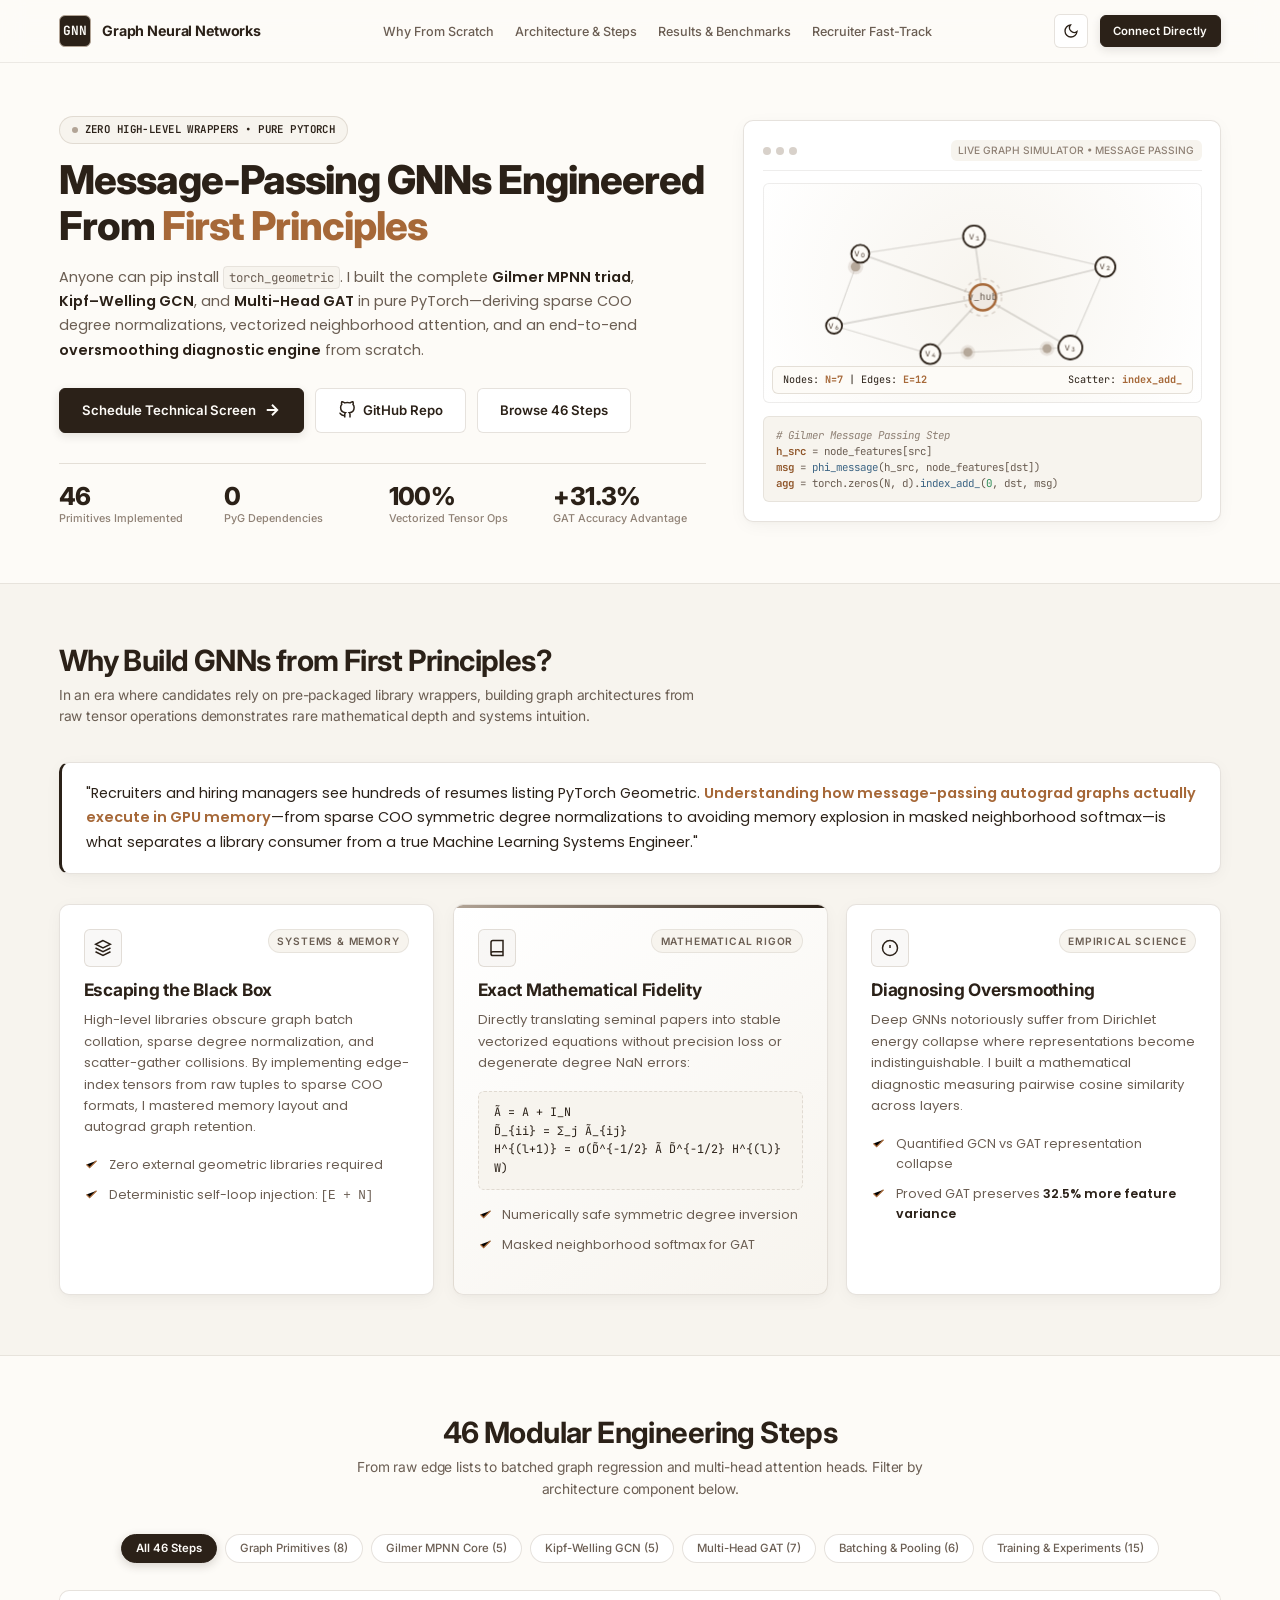
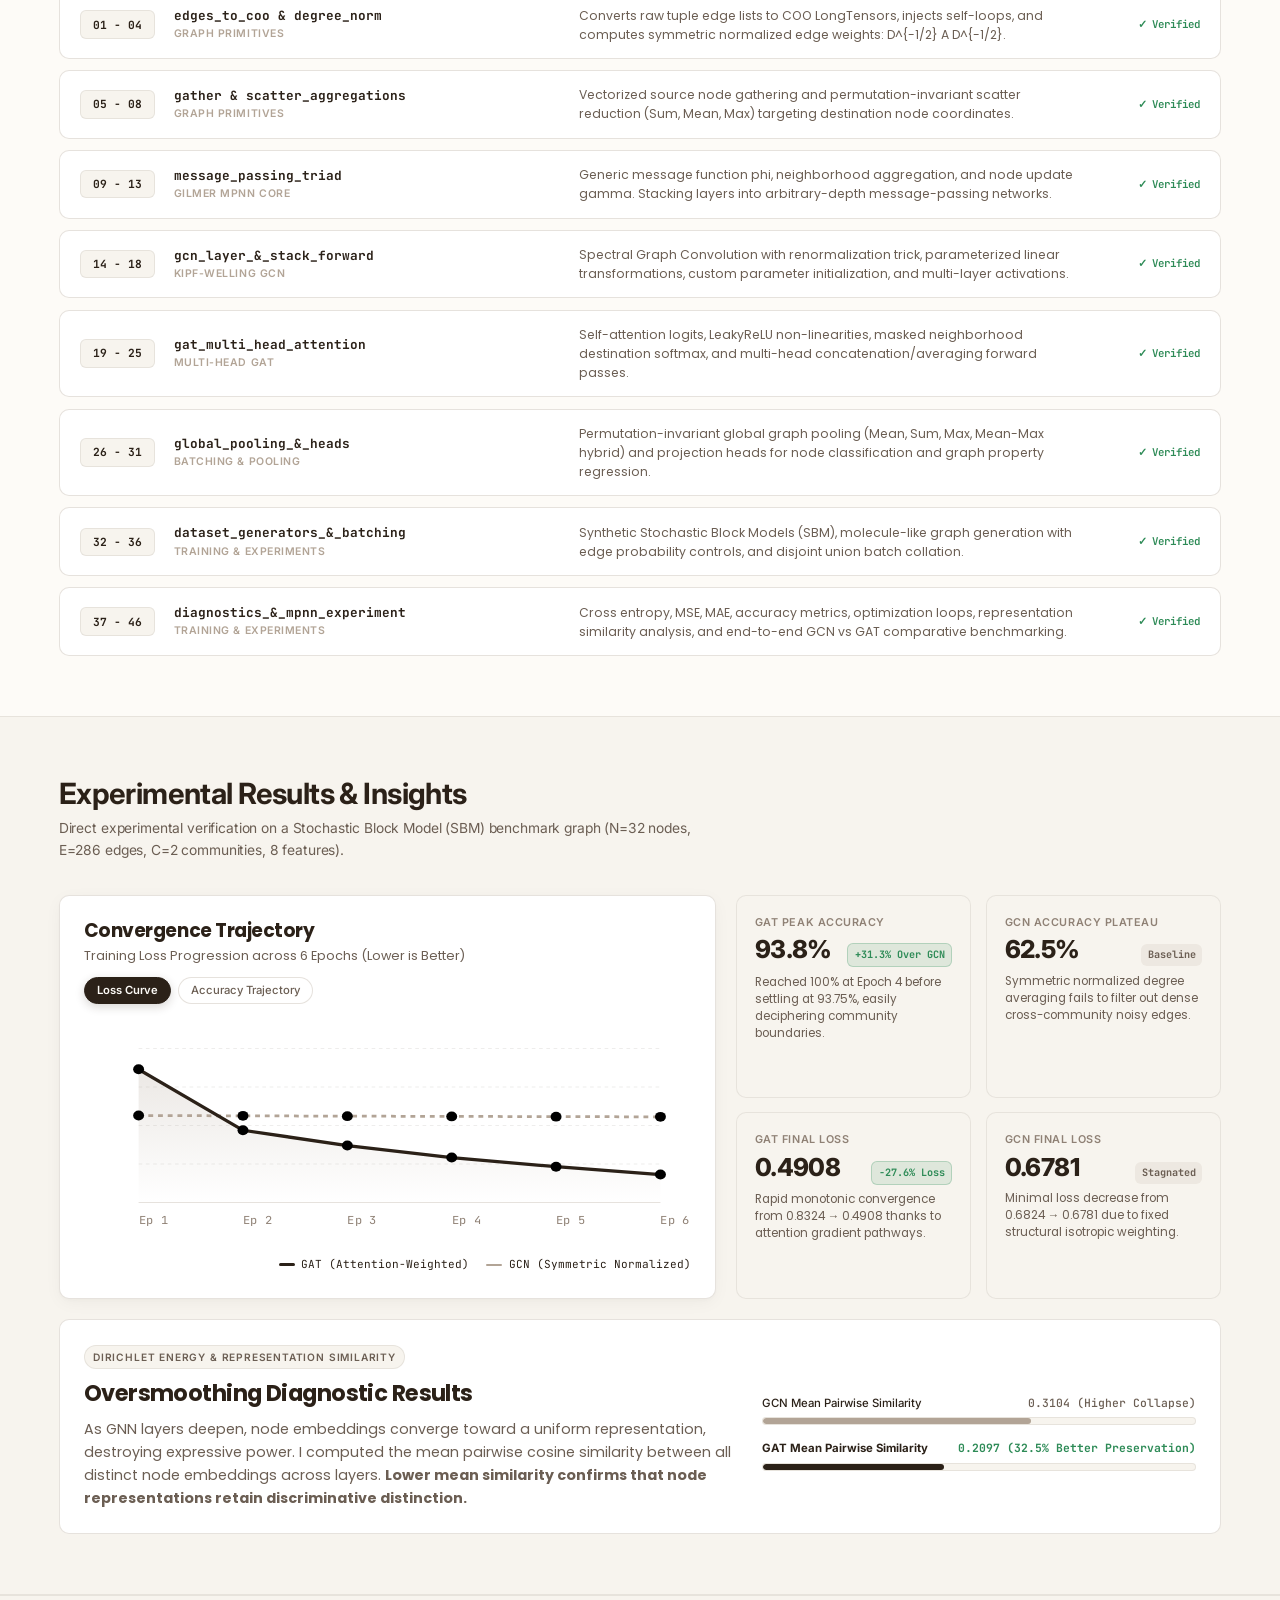
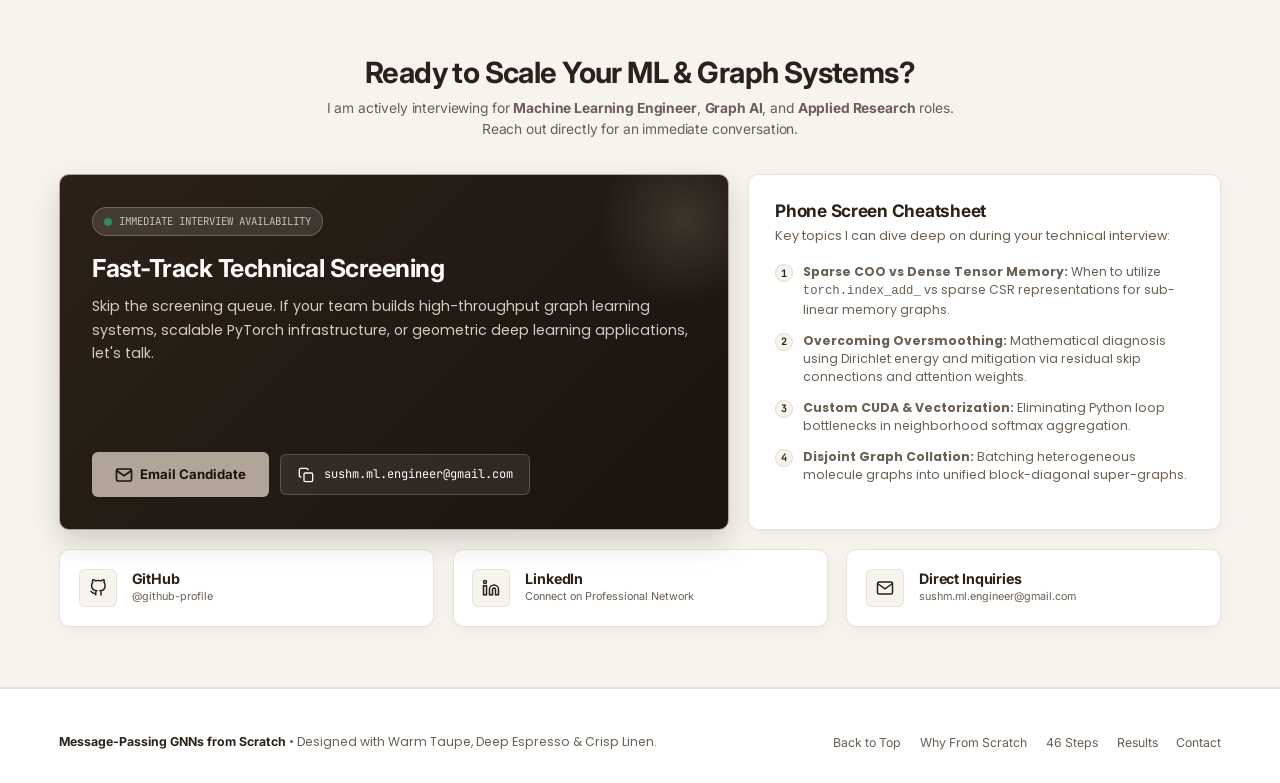
==== commit 28d98e71: "Update brand title from 'ML Engineer' to 'Graph Neural Networks'" ====
--- a/index.html
+++ b/index.html
@@ -26,7 +26,7 @@
         <a href="#hero" class="brand" aria-label="Home">
           <div class="brand-symbol">GNN</div>
           <div class="brand-text">
-            <span class="brand-title">ML Engineer</span>
+            <span class="brand-title">Graph Neural Networks</span>
           </div>
         </a>
 
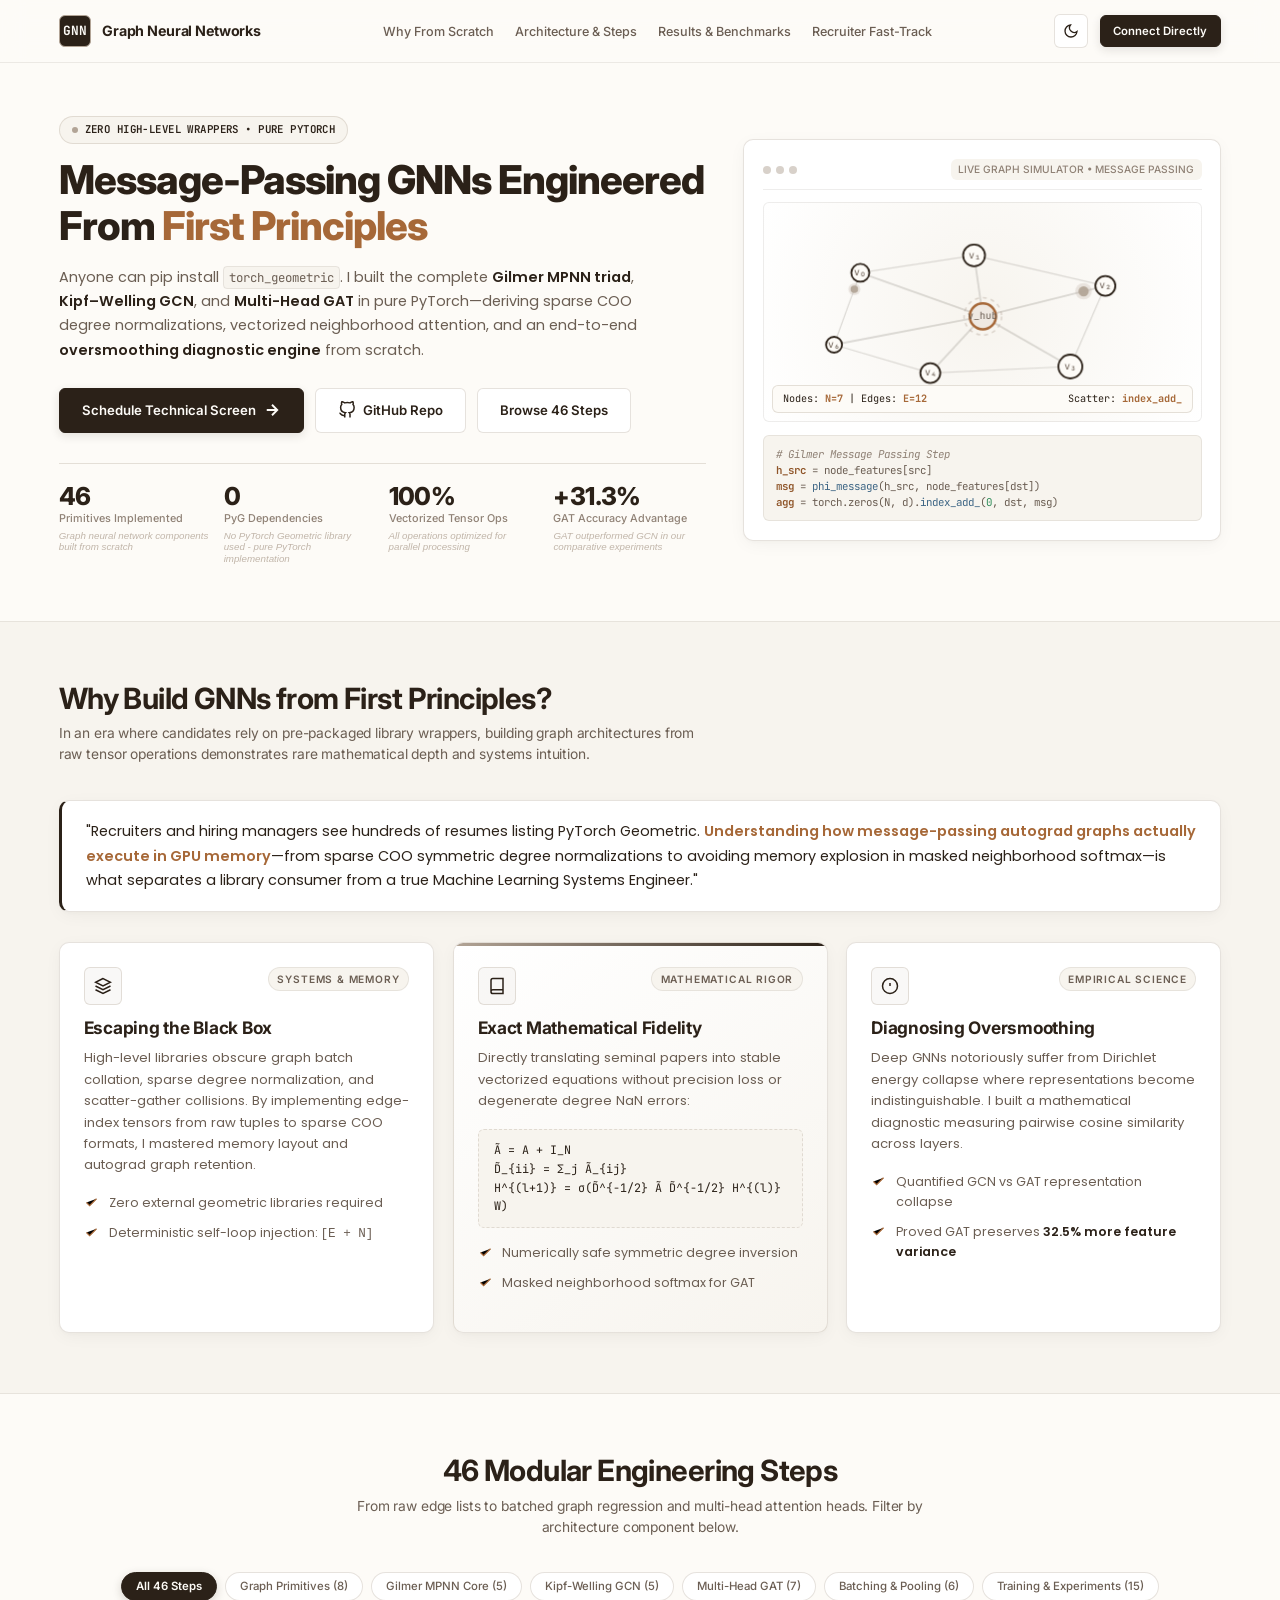
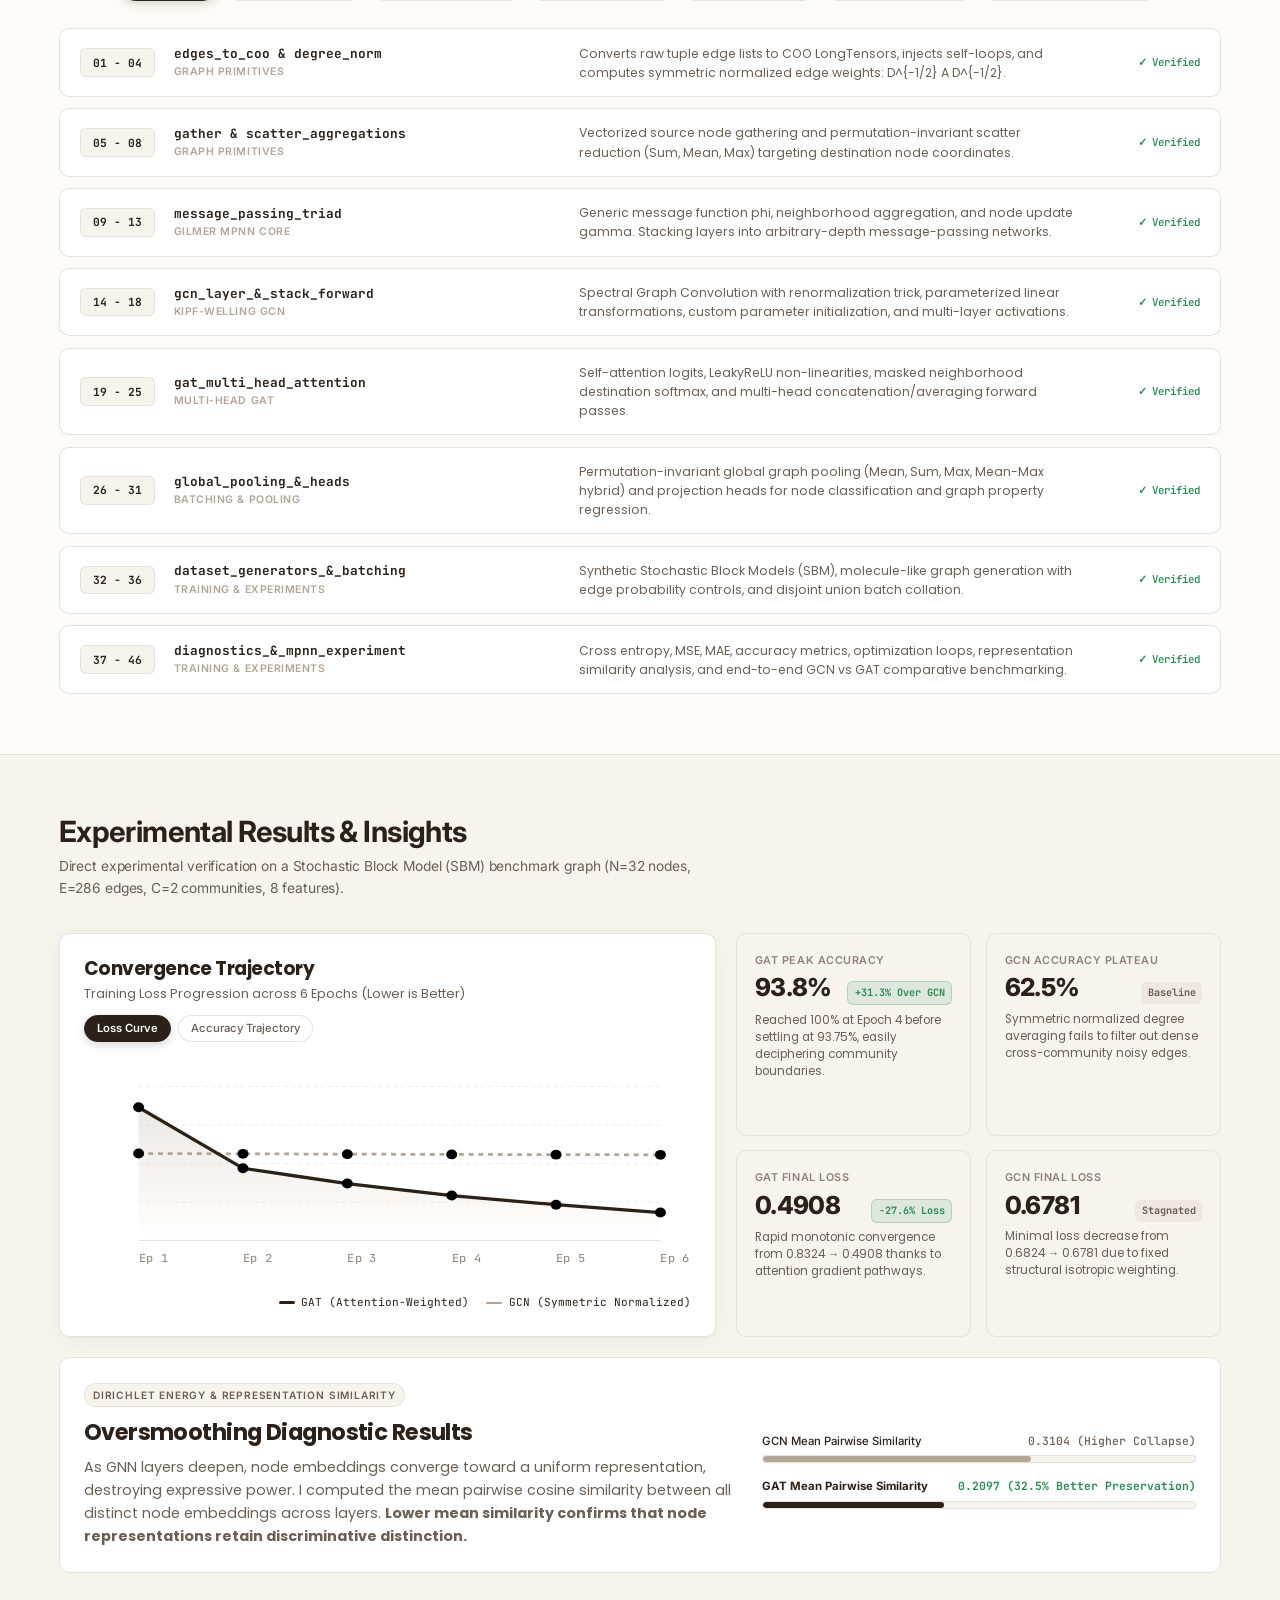
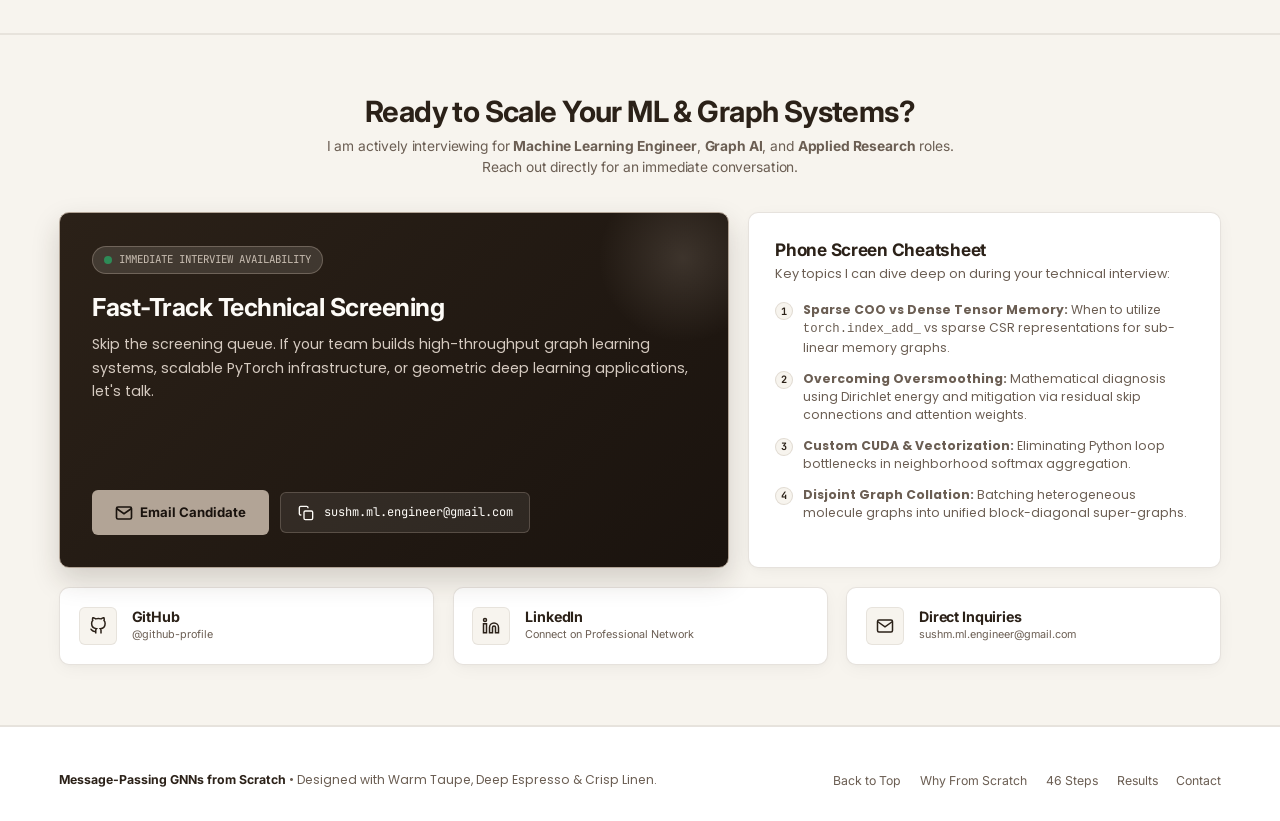
==== commit 081bc017: "Adjust stat-help text alignment to left-align with top content" ====
--- a/index.html
+++ b/index.html
@@ -92,18 +92,22 @@
             <div class="hero-stat-item">
               <span class="stat-num">46</span>
               <span class="stat-label">Primitives Implemented</span>
+              <span class="stat-help">Graph neural network components built from scratch</span>
             </div>
             <div class="hero-stat-item">
               <span class="stat-num">0</span>
               <span class="stat-label">PyG Dependencies</span>
+              <span class="stat-help">No PyTorch Geometric library used - pure PyTorch implementation</span>
             </div>
             <div class="hero-stat-item">
               <span class="stat-num">100%</span>
               <span class="stat-label">Vectorized Tensor Ops</span>
+              <span class="stat-help">All operations optimized for parallel processing</span>
             </div>
             <div class="hero-stat-item">
               <span class="stat-num">+31.3%</span>
               <span class="stat-label">GAT Accuracy Advantage</span>
+              <span class="stat-help">GAT outperformed GCN in our comparative experiments</span>
             </div>
           </div>
         </div>
--- a/css/styles.css
+++ b/css/styles.css
@@ -639,6 +639,17 @@
   line-height: 1.3;
 }
 
+.stat-help {
+  font-size: 0.65rem;
+  font-style: italic;
+  color: var(--warm-taupe);
+  opacity: 0.8;
+  margin-top: 0.2rem;
+  line-height: 1.2;
+  max-width: 150px;
+  text-align: left;
+}
+
 /* Hero Visual: Graph Simulator Card */
 .hero-visual-card {
   background: var(--bg-surface);
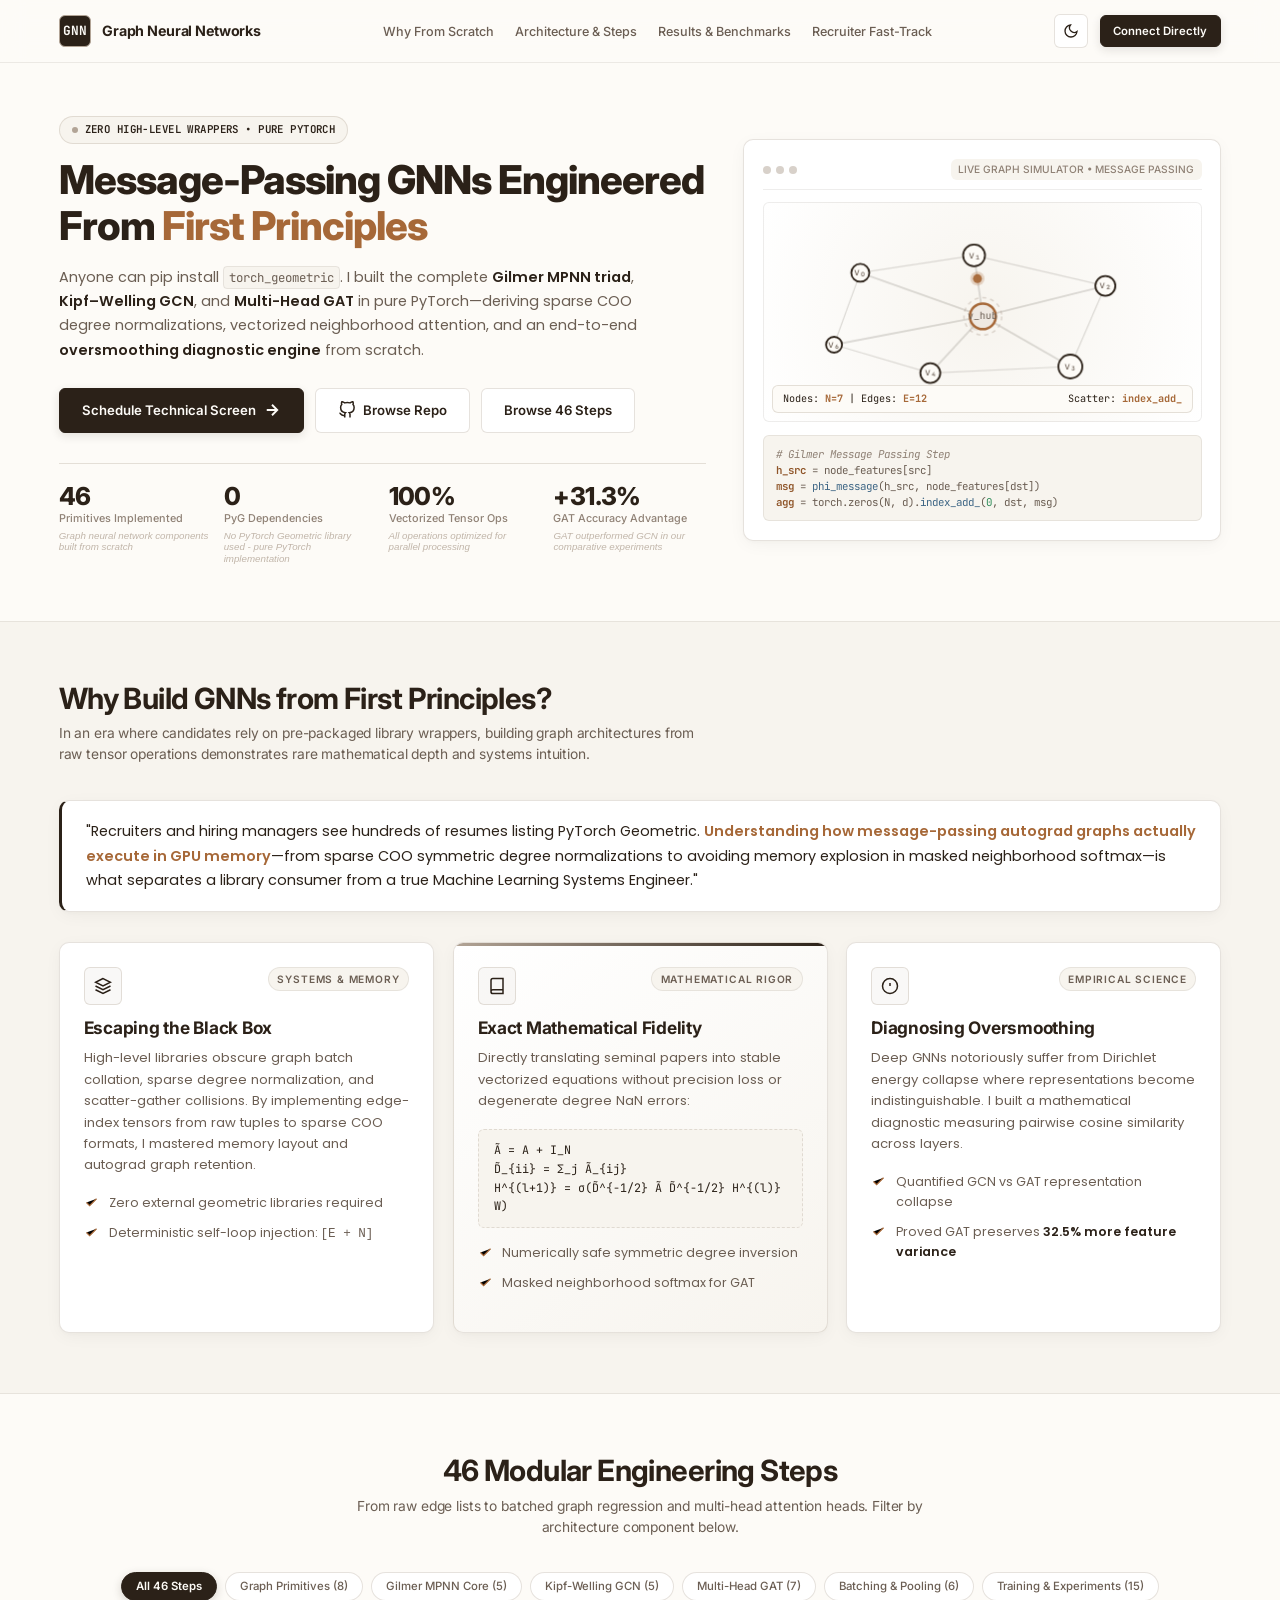
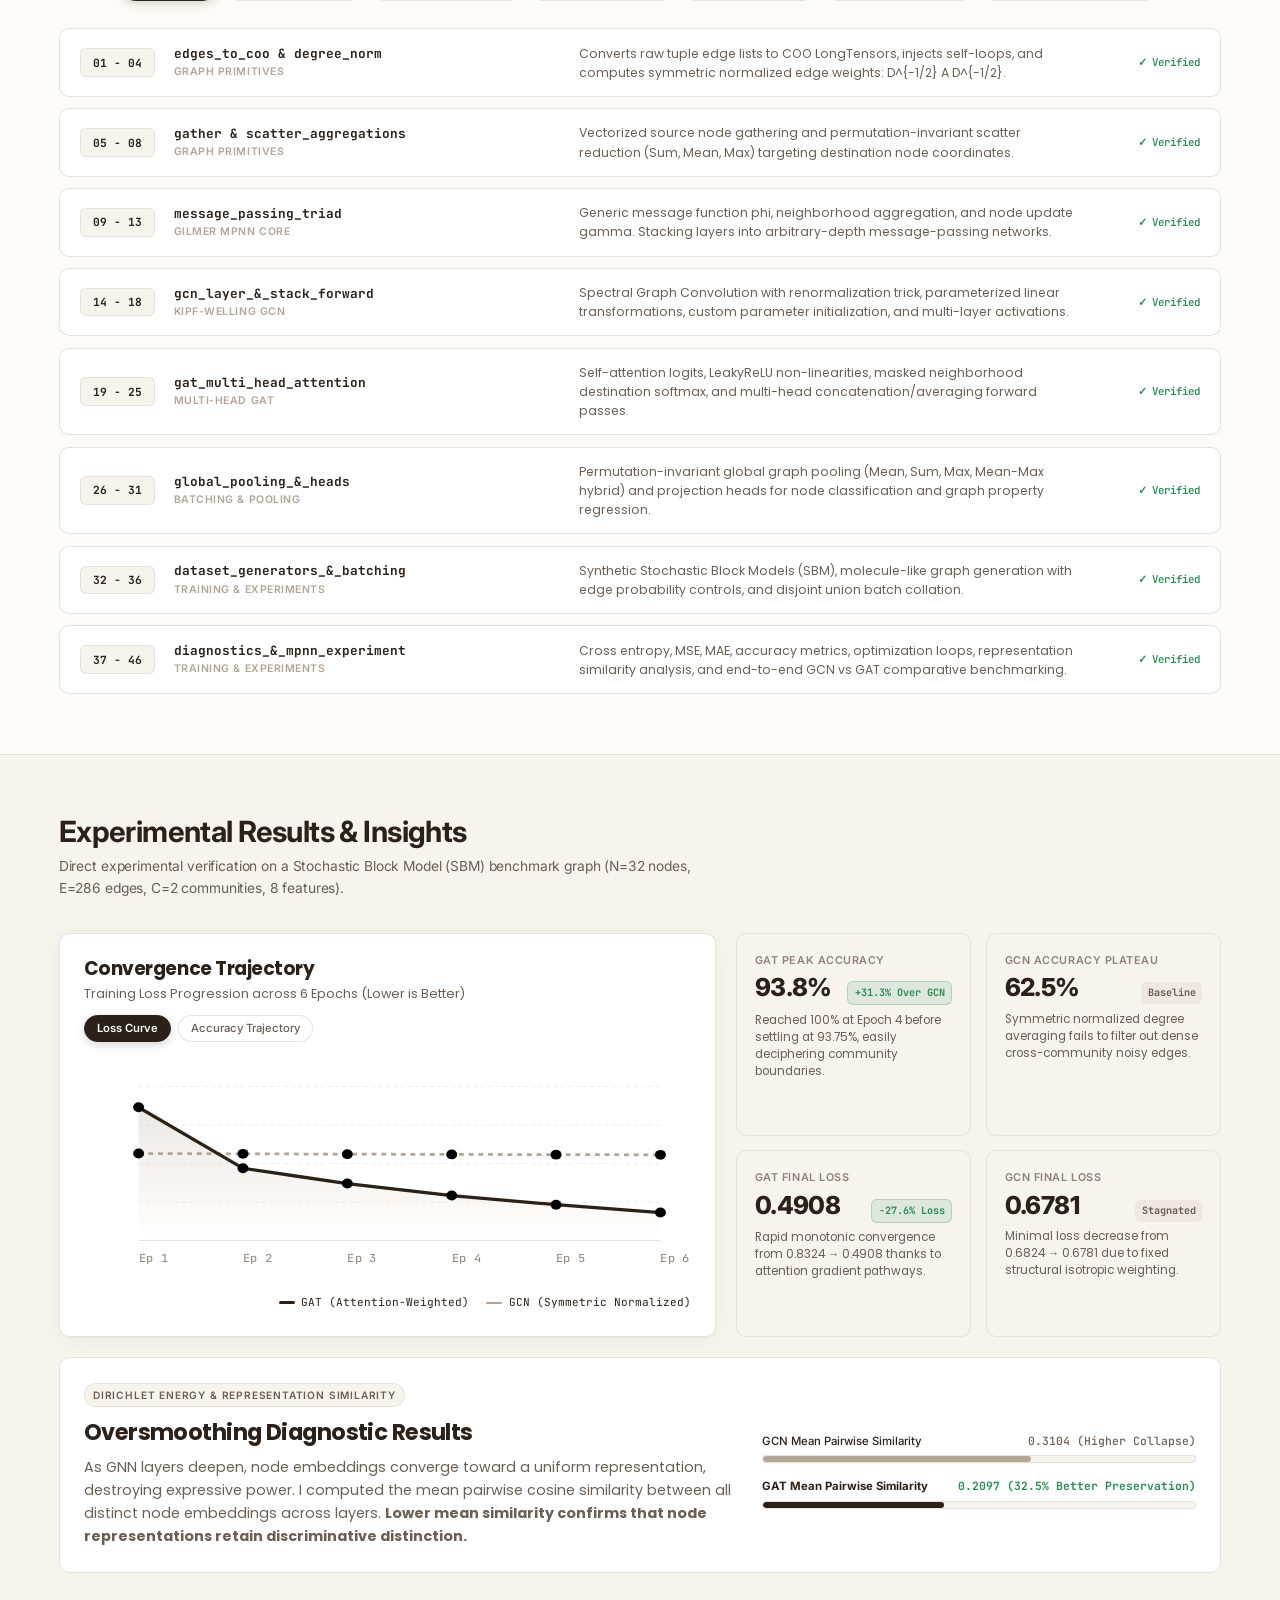
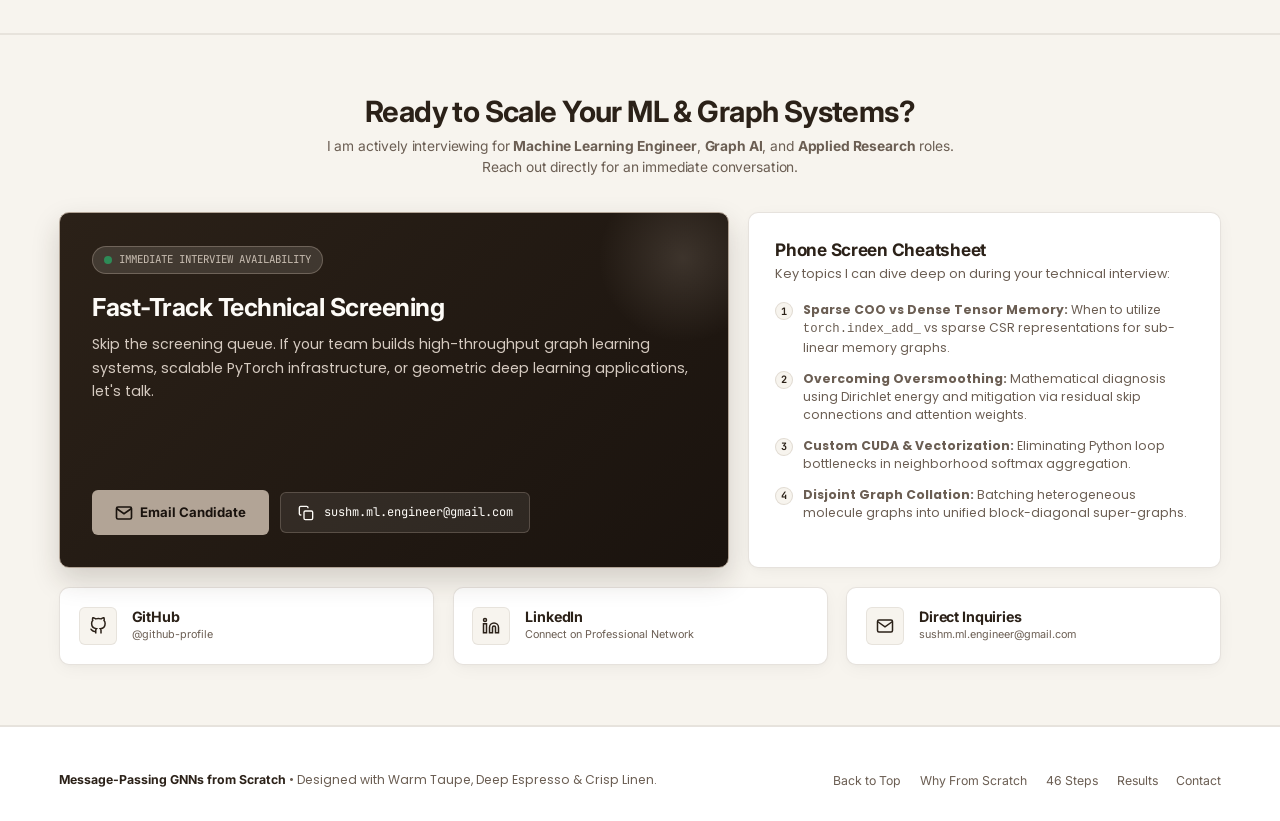
==== commit 97c9b494: "Update GitHub Repo button to point to specific repository and rename to 'Browse Repo'" ====
--- a/index.html
+++ b/index.html
@@ -79,9 +79,9 @@
               <span>Schedule Technical Screen</span>
               <svg width="18" height="18" viewBox="0 0 24 24" fill="none" stroke="currentColor" stroke-width="2.5"><path d="M5 12h14M12 5l7 7-7 7"/></svg>
             </a>
-            <a href="https://github.com" target="_blank" rel="noopener noreferrer" class="btn btn-secondary btn-lg">
+            <a href="https://github.com/SUSH9391/message-passing-gnns-from-scratch.git" target="_blank" rel="noopener noreferrer" class="btn btn-secondary btn-lg">
               <svg width="18" height="18" viewBox="0 0 24 24" fill="none" stroke="currentColor" stroke-width="2"><path d="M9 19c-5 1.5-5-2.5-7-3m14 6v-3.87a3.37 3.37 0 0 0-.94-2.61c3.14-.35 6.44-1.54 6.44-7A5.44 5.44 0 0 0 20 4.77 5.07 5.07 0 0 0 19.91 1S18.73.65 16 2.48a13.38 13.38 0 0 0-7 0C6.27.65 5.09 1 5.09 1A5.07 5.07 0 0 0 5 4.77a5.44 5.44 0 0 0-1.5 3.78c0 5.42 3.3 6.61 6.44 7A3.37 3.37 0 0 0 9 18.13V22"/></svg>
-              <span>GitHub Repo</span>
+              <span>Browse Repo</span>
             </a>
             <a href="#steps" class="btn btn-secondary btn-lg">
               <span>Browse 46 Steps</span>
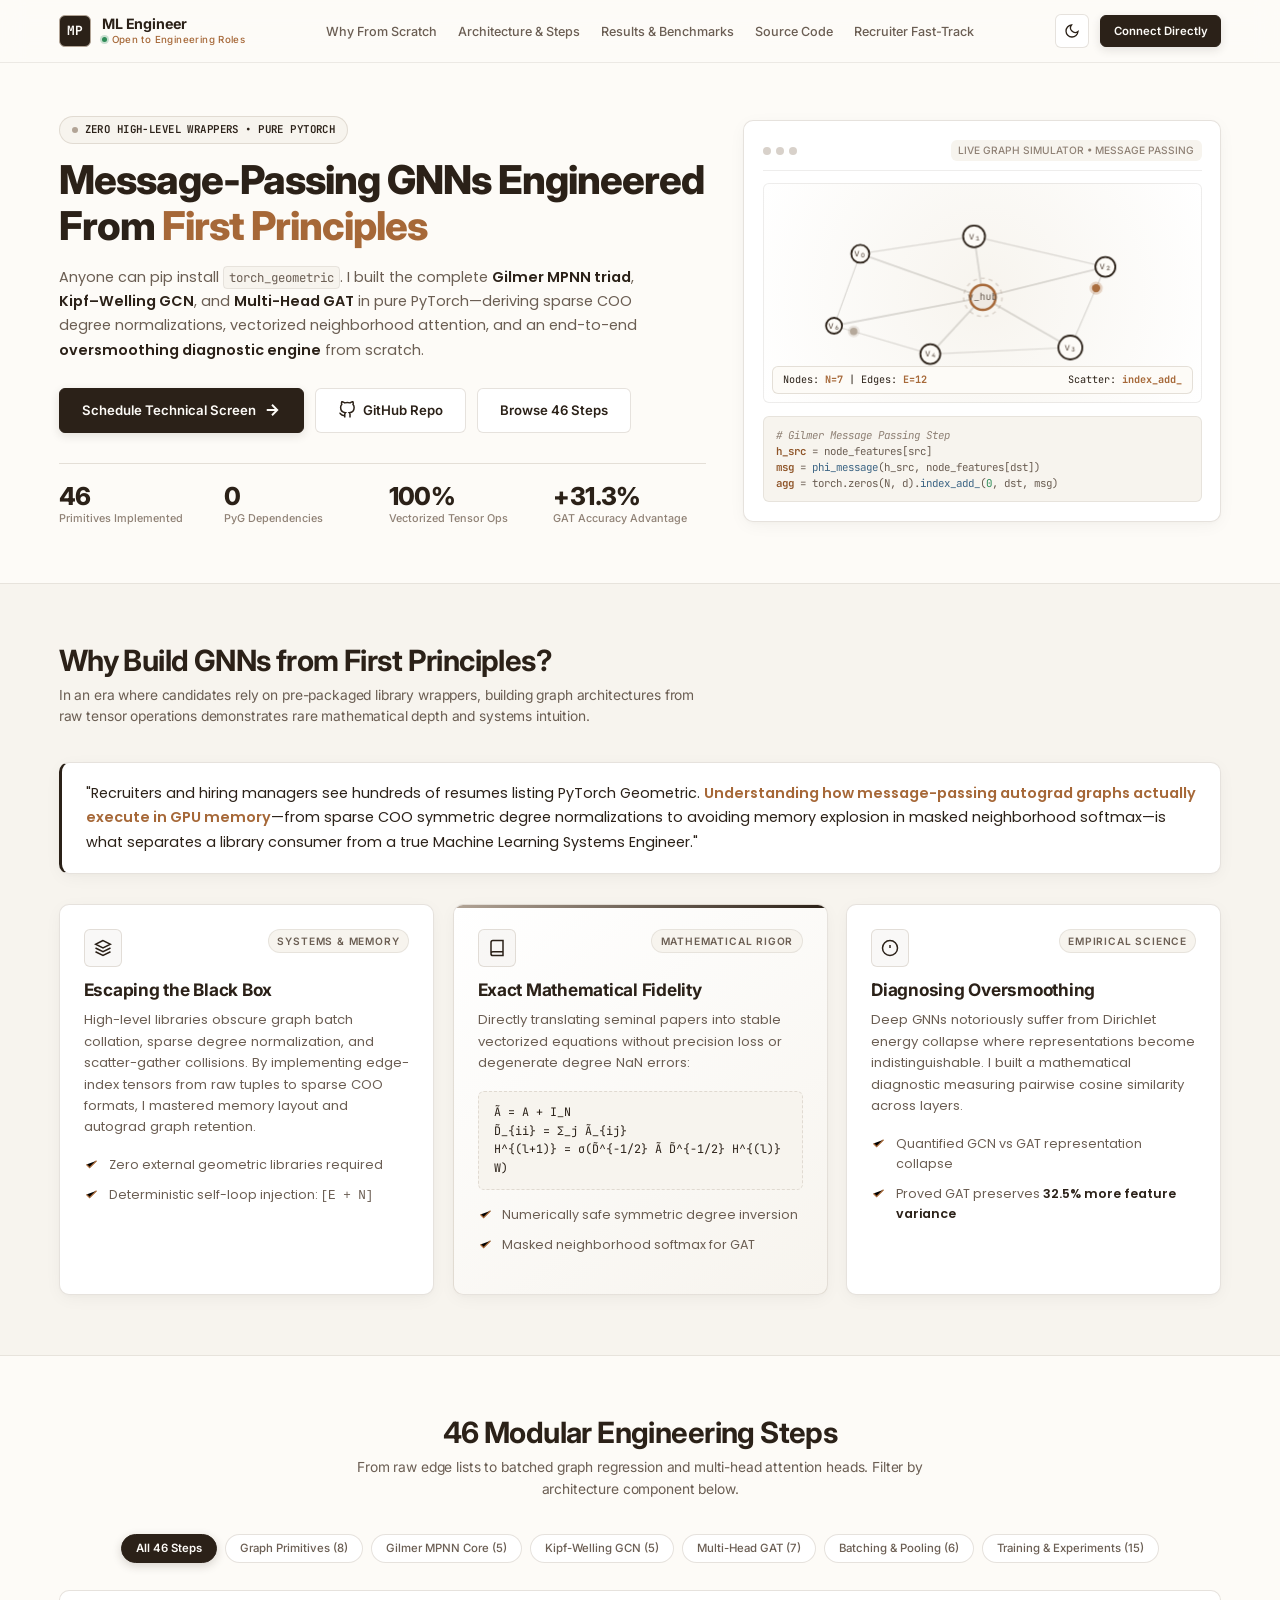
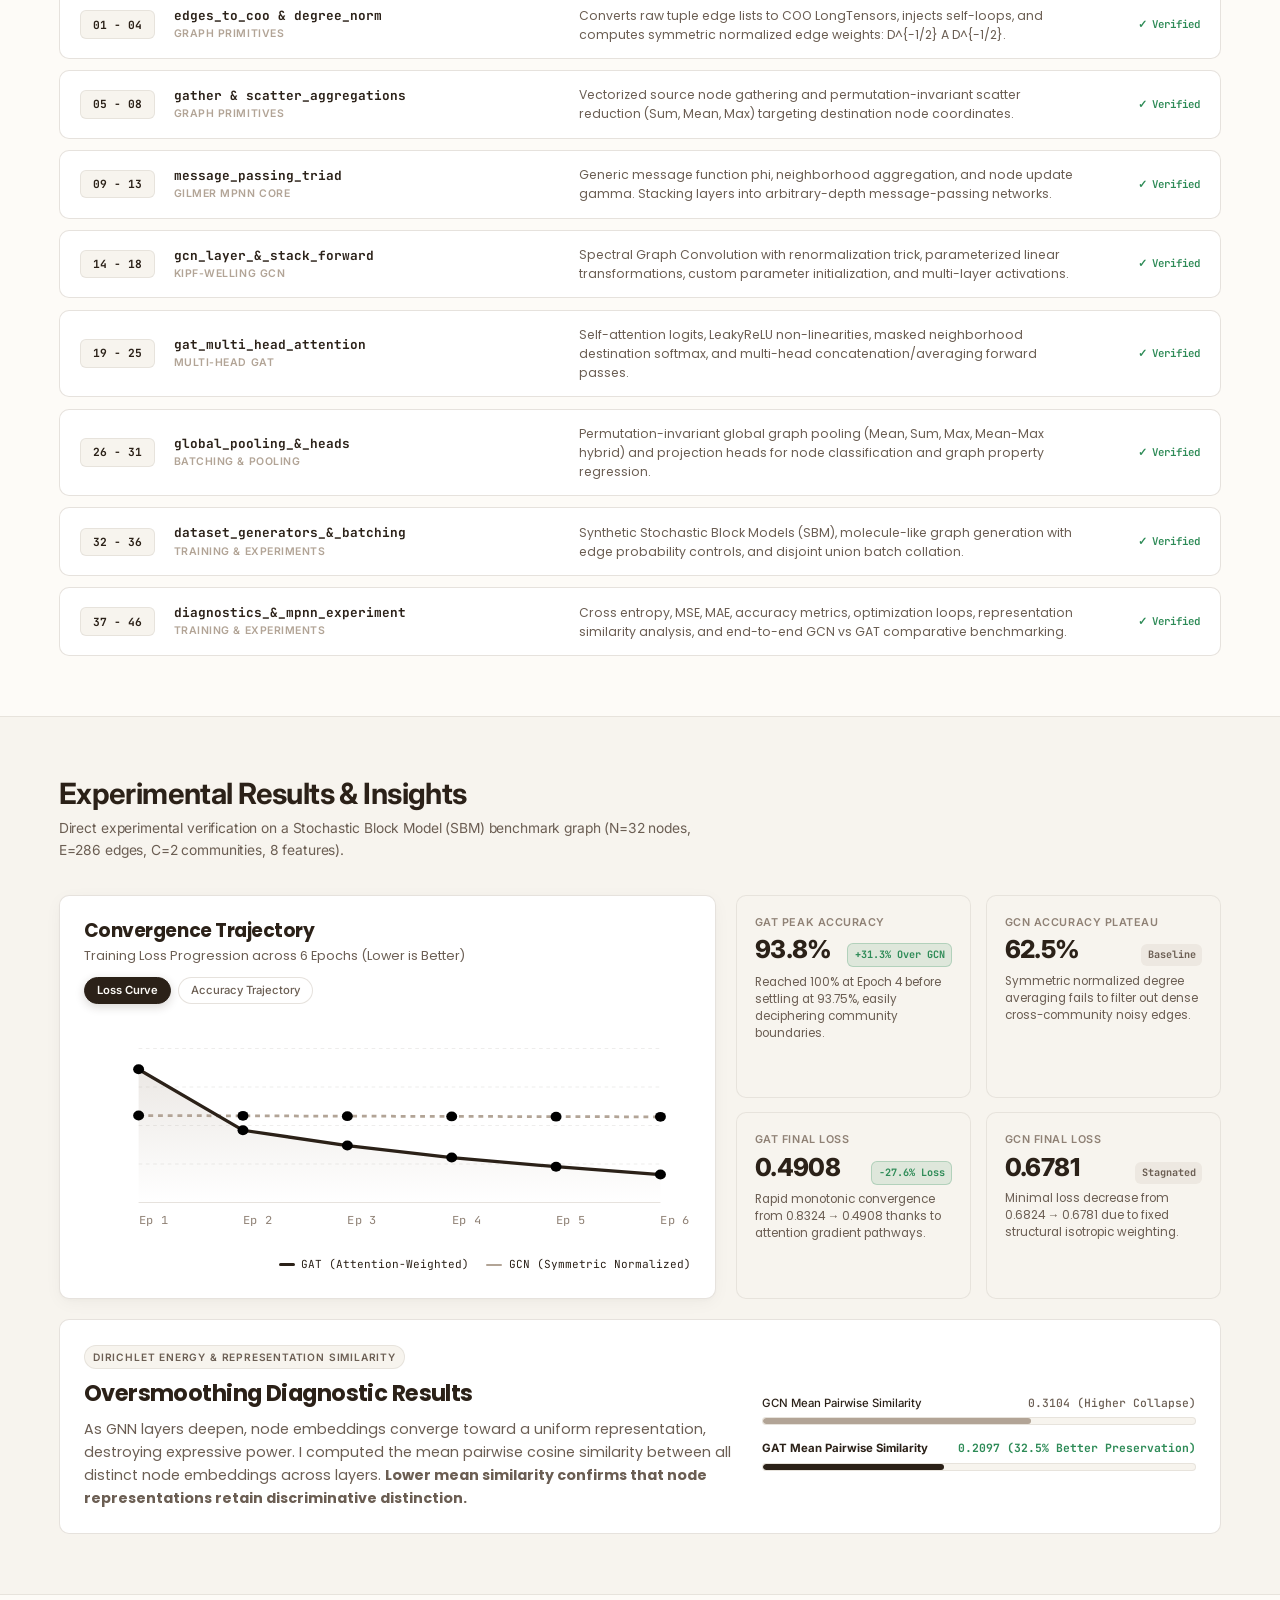
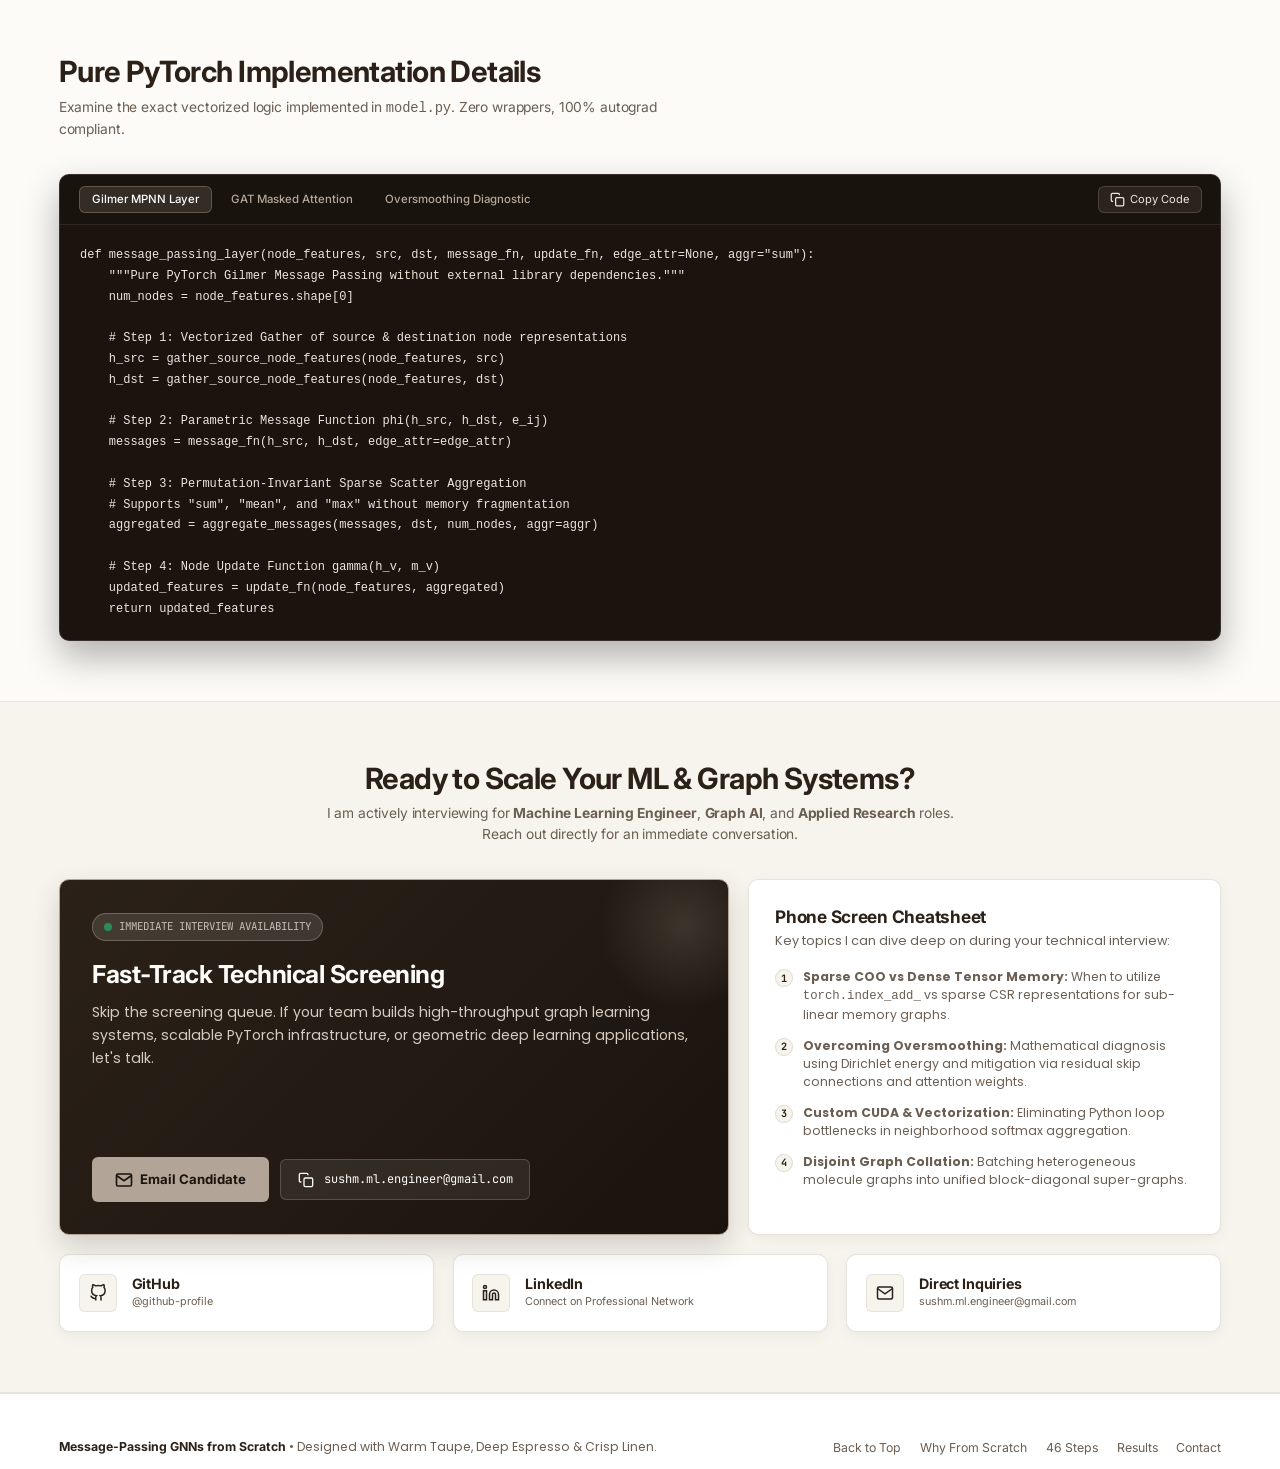
==== commit 9262ac71: "links and notes" ====
--- a/index.html
+++ b/index.html
@@ -24,9 +24,10 @@
     <div class="container">
       <div class="nav-inner">
         <a href="#hero" class="brand" aria-label="Home">
-          <div class="brand-symbol">GNN</div>
+          <div class="brand-symbol">MP</div>
           <div class="brand-text">
-            <span class="brand-title">Graph Neural Networks</span>
+            <span class="brand-title">ML Engineer</span>
+            <span class="brand-status">Open to Engineering Roles</span>
           </div>
         </a>
 
@@ -35,7 +36,7 @@
             <li><a href="#story" class="nav-link">Why From Scratch</a></li>
             <li><a href="#steps" class="nav-link">Architecture & Steps</a></li>
             <li><a href="#results" class="nav-link">Results & Benchmarks</a></li>
-            <!-- <li><a href="#code" class="nav-link">Source Code</a></li> -->
+            <li><a href="#code" class="nav-link">Source Code</a></li>
             <li><a href="#contact" class="nav-link">Recruiter Fast-Track</a></li>
           </ul>
         </nav>
@@ -79,9 +80,9 @@
               <span>Schedule Technical Screen</span>
               <svg width="18" height="18" viewBox="0 0 24 24" fill="none" stroke="currentColor" stroke-width="2.5"><path d="M5 12h14M12 5l7 7-7 7"/></svg>
             </a>
-            <a href="https://github.com/SUSH9391/message-passing-gnns-from-scratch.git" target="_blank" rel="noopener noreferrer" class="btn btn-secondary btn-lg">
+            <a href="https://github.com" target="_blank" rel="noopener noreferrer" class="btn btn-secondary btn-lg">
               <svg width="18" height="18" viewBox="0 0 24 24" fill="none" stroke="currentColor" stroke-width="2"><path d="M9 19c-5 1.5-5-2.5-7-3m14 6v-3.87a3.37 3.37 0 0 0-.94-2.61c3.14-.35 6.44-1.54 6.44-7A5.44 5.44 0 0 0 20 4.77 5.07 5.07 0 0 0 19.91 1S18.73.65 16 2.48a13.38 13.38 0 0 0-7 0C6.27.65 5.09 1 5.09 1A5.07 5.07 0 0 0 5 4.77a5.44 5.44 0 0 0-1.5 3.78c0 5.42 3.3 6.61 6.44 7A3.37 3.37 0 0 0 9 18.13V22"/></svg>
-              <span>Browse Repo</span>
+              <span>GitHub Repo</span>
             </a>
             <a href="#steps" class="btn btn-secondary btn-lg">
               <span>Browse 46 Steps</span>
@@ -92,22 +93,18 @@
             <div class="hero-stat-item">
               <span class="stat-num">46</span>
               <span class="stat-label">Primitives Implemented</span>
-              <span class="stat-help">Graph neural network components built from scratch</span>
             </div>
             <div class="hero-stat-item">
               <span class="stat-num">0</span>
               <span class="stat-label">PyG Dependencies</span>
-              <span class="stat-help">No PyTorch Geometric library used - pure PyTorch implementation</span>
             </div>
             <div class="hero-stat-item">
               <span class="stat-num">100%</span>
               <span class="stat-label">Vectorized Tensor Ops</span>
-              <span class="stat-help">All operations optimized for parallel processing</span>
             </div>
             <div class="hero-stat-item">
               <span class="stat-num">+31.3%</span>
               <span class="stat-label">GAT Accuracy Advantage</span>
-              <span class="stat-help">GAT outperformed GCN in our comparative experiments</span>
             </div>
           </div>
         </div>
@@ -524,13 +521,12 @@
   <!-- =========================================================================
        SOURCE CODE & ARCHITECTURE DEEP-DIVE
        ========================================================================= -->
-  <!--
   <section class="section" id="code">
     <div class="container">
       <div class="section-header">
         <h2 class="section-heading">Pure PyTorch Implementation Details</h2>
         <p class="section-subtitle">
-          Examine the exact vectorized logic implemented in <code>model.py</code>.
+          Examine the exact vectorized logic implemented in <code>model.py</code>. 
           Zero wrappers, 100% autograd compliant.
         </p>
       </div>
@@ -568,7 +564,6 @@
       </div>
     </div>
   </section>
--->
 
   <!-- =========================================================================
        RECRUITER FAST-TRACK & SOCIALS SECTION (PRIMARY CONVERSION GOAL)
--- a/css/styles.css
+++ b/css/styles.css
@@ -95,7 +95,9 @@
 }
 
 /* Global Reset — Zero Horizontal Scrollbar Guaranteed */
-*, *::before, *::after {
+*,
+*::before,
+*::after {
   box-sizing: border-box;
   margin: 0;
   padding: 0;
@@ -193,7 +195,11 @@
 }
 
 /* Titles: Inter for hero and all other sections */
-h1, h2, h3, h4, h5,
+h1,
+h2,
+h3,
+h4,
+h5,
 .display-title,
 .hero-title,
 .section-heading,
@@ -360,9 +366,20 @@
 }
 
 @keyframes pulse-green {
-  0% { transform: scale(0.95); opacity: 0.8; }
-  50% { transform: scale(1.2); opacity: 1; }
-  100% { transform: scale(0.95); opacity: 0.8; }
+  0% {
+    transform: scale(0.95);
+    opacity: 0.8;
+  }
+
+  50% {
+    transform: scale(1.2);
+    opacity: 1;
+  }
+
+  100% {
+    transform: scale(0.95);
+    opacity: 0.8;
+  }
 }
 
 .nav-menu {
@@ -523,7 +540,8 @@
 }
 
 .hero-copy {
-  min-width: 0; /* Prevents flex/grid overflow */
+  min-width: 0;
+  /* Prevents flex/grid overflow */
 }
 
 .hero-badge-wrap {
@@ -764,10 +782,23 @@
   max-width: 100%;
 }
 
-.code-keyword { color: #8F5529; font-weight: 600; }
-.code-fn { color: #3E6685; }
-.code-num { color: #2E8B57; }
-.code-comment { color: var(--text-subtle); font-style: italic; }
+.code-keyword {
+  color: #8F5529;
+  font-weight: 600;
+}
+
+.code-fn {
+  color: #3E6685;
+}
+
+.code-num {
+  color: #2E8B57;
+}
+
+.code-comment {
+  color: var(--text-subtle);
+  font-style: italic;
+}
 
 /* ==========================================================================
    BENTO GRID SYSTEM
@@ -804,12 +835,29 @@
   width: 100%;
 }
 
-.bento-col-4 { grid-column: span 4; }
-.bento-col-5 { grid-column: span 5; }
-.bento-col-6 { grid-column: span 6; }
-.bento-col-7 { grid-column: span 7; }
-.bento-col-8 { grid-column: span 8; }
-.bento-col-12 { grid-column: span 12; }
+.bento-col-4 {
+  grid-column: span 4;
+}
+
+.bento-col-5 {
+  grid-column: span 5;
+}
+
+.bento-col-6 {
+  grid-column: span 6;
+}
+
+.bento-col-7 {
+  grid-column: span 7;
+}
+
+.bento-col-8 {
+  grid-column: span 8;
+}
+
+.bento-col-12 {
+  grid-column: span 12;
+}
 
 .bento-card {
   background-color: var(--bg-surface);
@@ -1756,7 +1804,11 @@
     gap: 2.25rem;
   }
 
-  .bento-col-4, .bento-col-5, .bento-col-6, .bento-col-7, .bento-col-8 {
+  .bento-col-4,
+  .bento-col-5,
+  .bento-col-6,
+  .bento-col-7,
+  .bento-col-8 {
     grid-column: span 12;
   }
 
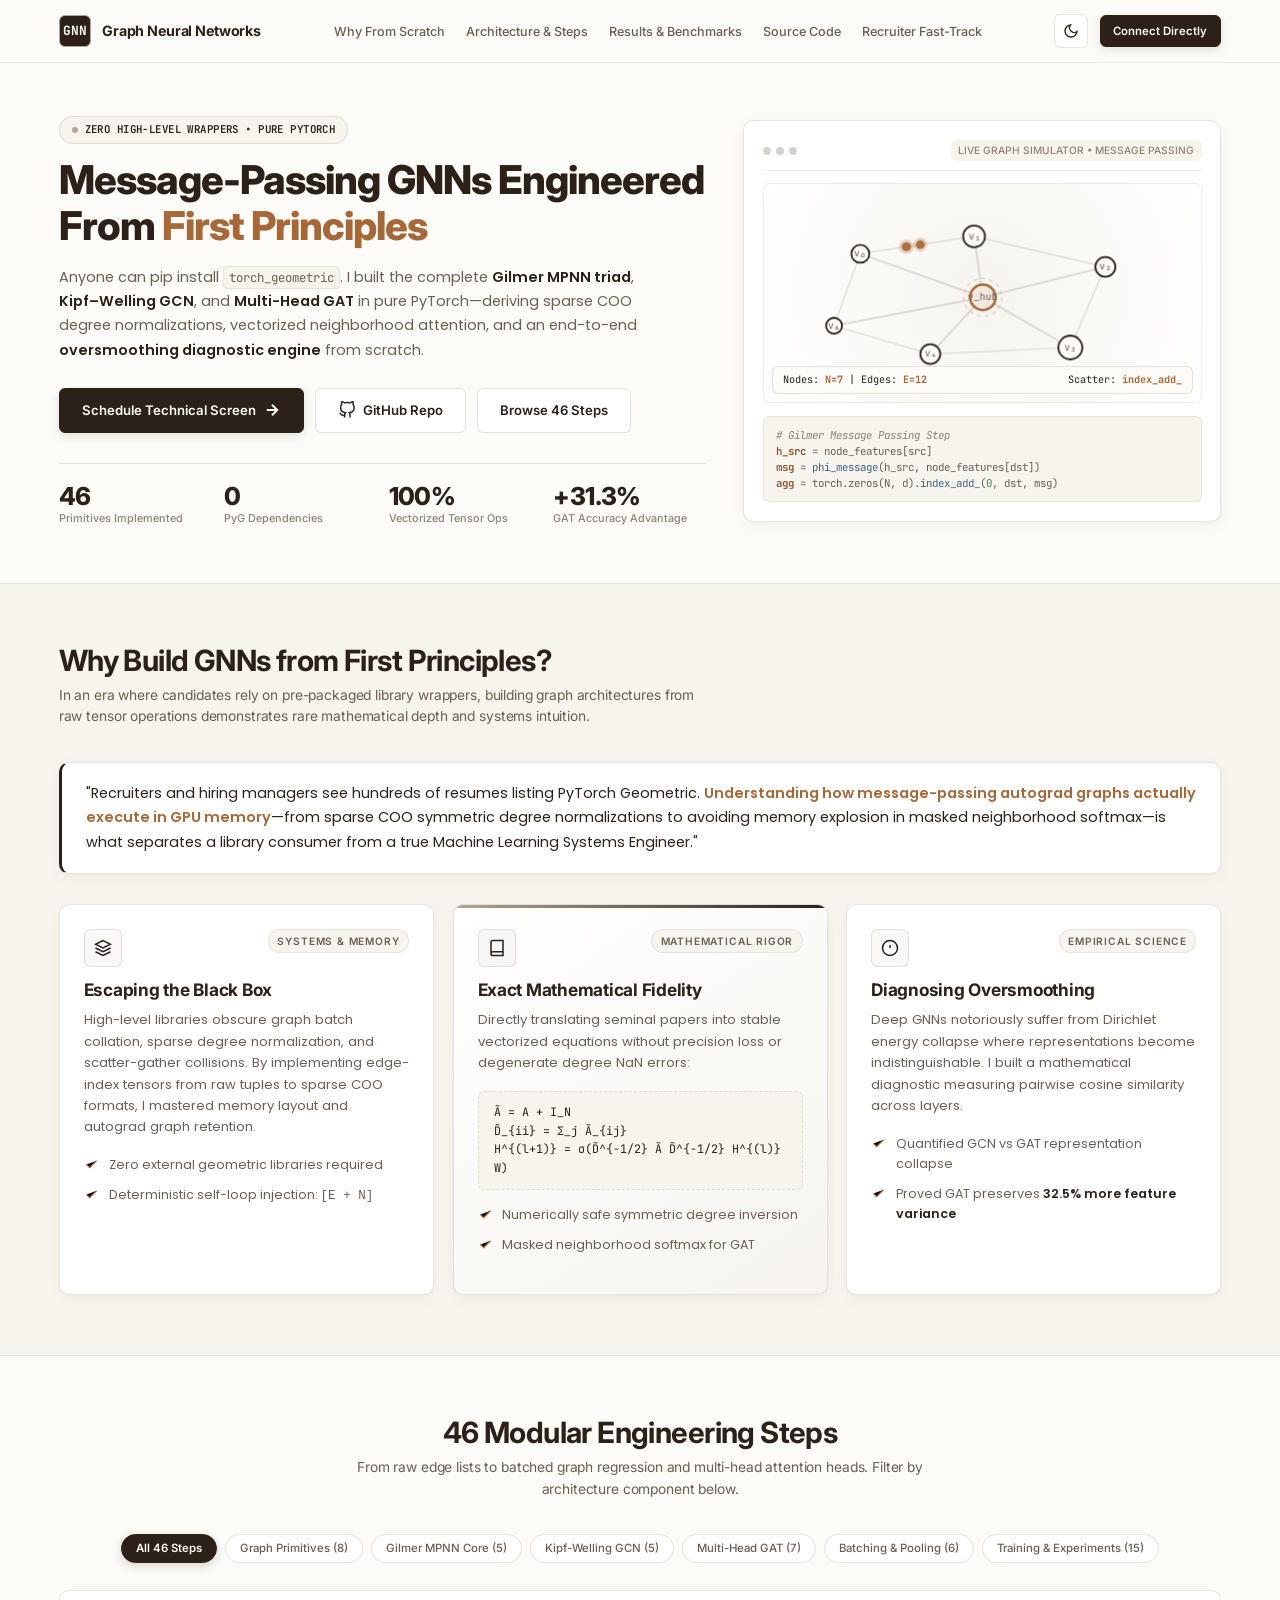
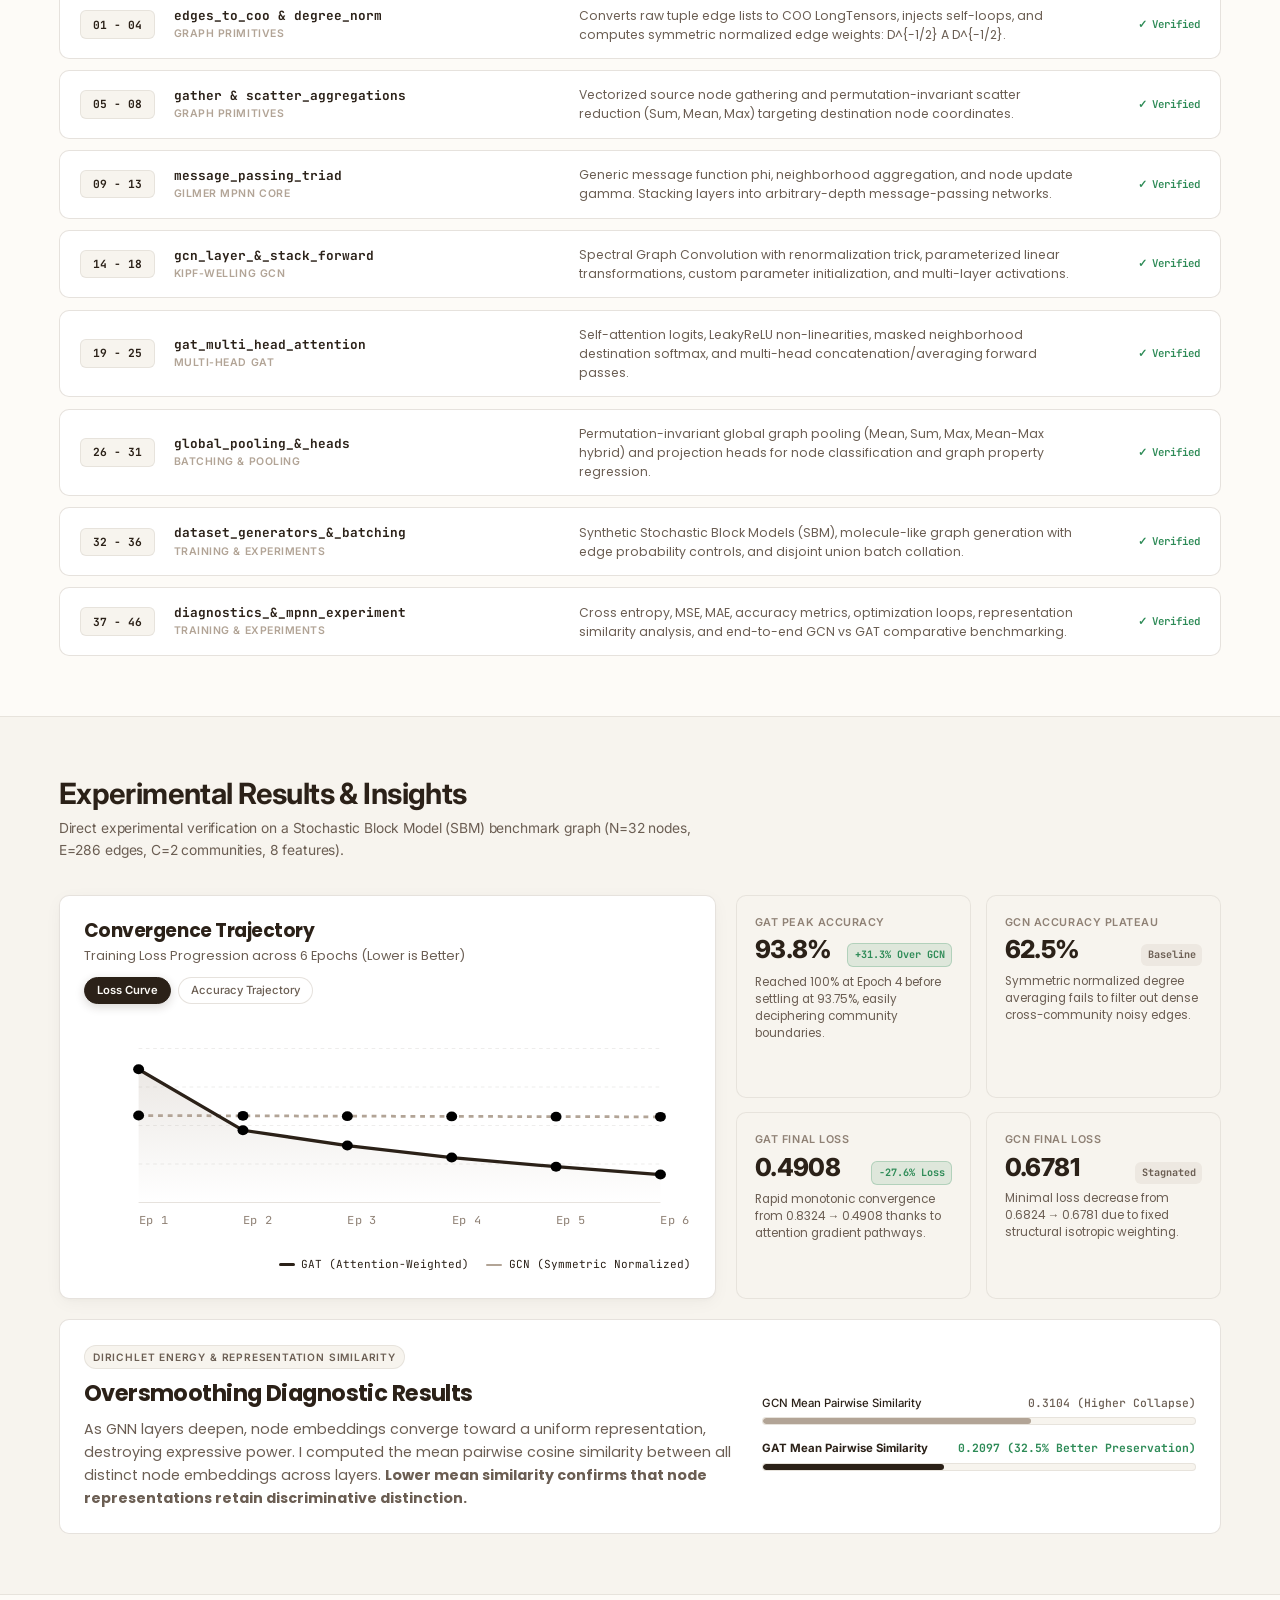
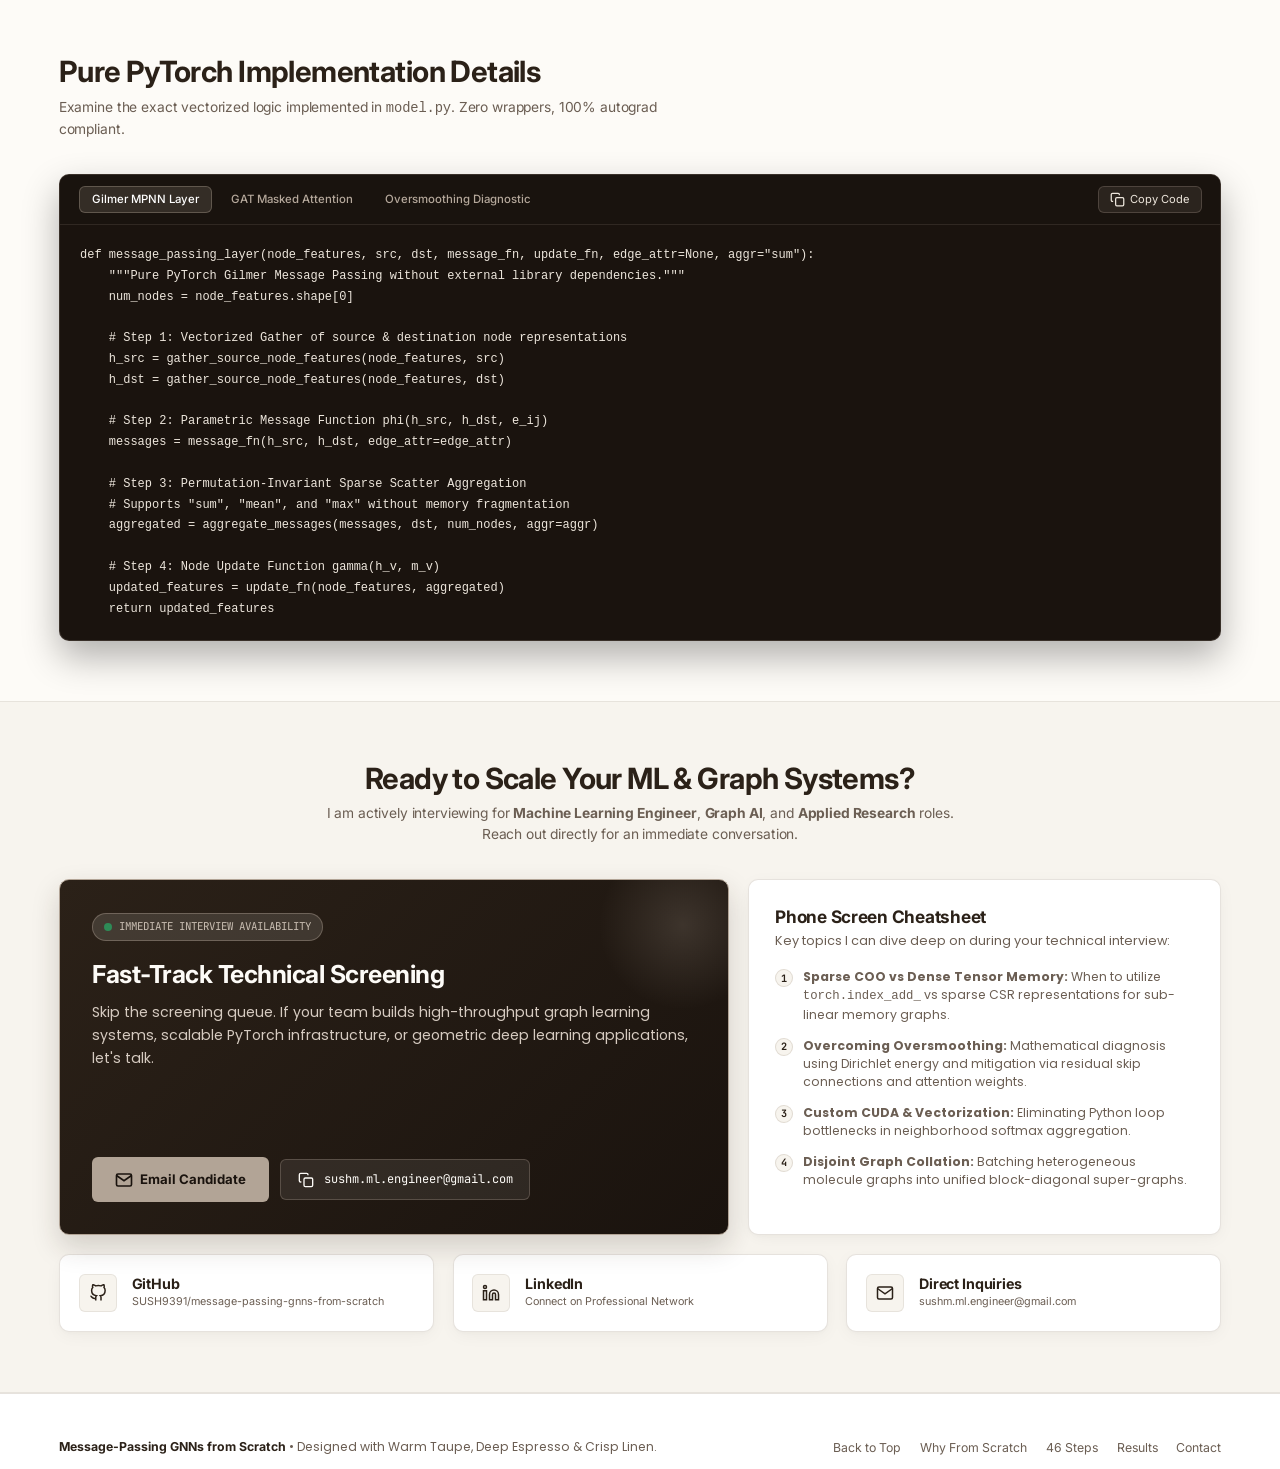
==== commit 4e8d2dae: "links and notes" ====
--- a/index.html
+++ b/index.html
@@ -23,11 +23,13 @@
   <header class="site-header">
     <div class="container">
       <div class="nav-inner">
+        <!-- Brand / Logo: symbol + project title -->
         <a href="#hero" class="brand" aria-label="Home">
-          <div class="brand-symbol">MP</div>
+          <!-- Logo symbol shown in the navbar pill -->
+          <div class="brand-symbol">GNN</div>
           <div class="brand-text">
-            <span class="brand-title">ML Engineer</span>
-            <span class="brand-status">Open to Engineering Roles</span>
+            <!-- Primary brand label -->
+            <span class="brand-title">Graph Neural Networks</span>
           </div>
         </a>
 
@@ -80,7 +82,8 @@
               <span>Schedule Technical Screen</span>
               <svg width="18" height="18" viewBox="0 0 24 24" fill="none" stroke="currentColor" stroke-width="2.5"><path d="M5 12h14M12 5l7 7-7 7"/></svg>
             </a>
-            <a href="https://github.com" target="_blank" rel="noopener noreferrer" class="btn btn-secondary btn-lg">
+            <!-- CTA: Links directly to the project GitHub repository -->
+            <a href="https://github.com/SUSH9391/message-passing-gnns-from-scratch" target="_blank" rel="noopener noreferrer" class="btn btn-secondary btn-lg">
               <svg width="18" height="18" viewBox="0 0 24 24" fill="none" stroke="currentColor" stroke-width="2"><path d="M9 19c-5 1.5-5-2.5-7-3m14 6v-3.87a3.37 3.37 0 0 0-.94-2.61c3.14-.35 6.44-1.54 6.44-7A5.44 5.44 0 0 0 20 4.77 5.07 5.07 0 0 0 19.91 1S18.73.65 16 2.48a13.38 13.38 0 0 0-7 0C6.27.65 5.09 1 5.09 1A5.07 5.07 0 0 0 5 4.77a5.44 5.44 0 0 0-1.5 3.78c0 5.42 3.3 6.61 6.44 7A3.37 3.37 0 0 0 9 18.13V22"/></svg>
               <span>GitHub Repo</span>
             </a>
@@ -641,13 +644,15 @@
         </div>
 
         <!-- Social Links Bento Row -->
-        <a href="https://github.com" target="_blank" rel="noopener noreferrer" class="social-channel-card">
+        <!-- Social link: GitHub repository card -->
+        <a href="https://github.com/SUSH9391/message-passing-gnns-from-scratch" target="_blank" rel="noopener noreferrer" class="social-channel-card">
           <div class="social-icon-box">
             <svg viewBox="0 0 24 24"><path d="M9 19c-5 1.5-5-2.5-7-3m14 6v-3.87a3.37 3.37 0 0 0-.94-2.61c3.14-.35 6.44-1.54 6.44-7A5.44 5.44 0 0 0 20 4.77 5.07 5.07 0 0 0 19.91 1S18.73.65 16 2.48a13.38 13.38 0 0 0-7 0C6.27.65 5.09 1 5.09 1A5.07 5.07 0 0 0 5 4.77a5.44 5.44 0 0 0-1.5 3.78c0 5.42 3.3 6.61 6.44 7A3.37 3.37 0 0 0 9 18.13V22"/></svg>
           </div>
           <div class="social-info">
             <span class="social-name">GitHub</span>
-            <span class="social-handle">@github-profile</span>
+            <!-- Handle points to the actual project repo -->
+            <span class="social-handle">SUSH9391/message-passing-gnns-from-scratch</span>
           </div>
         </a>
 
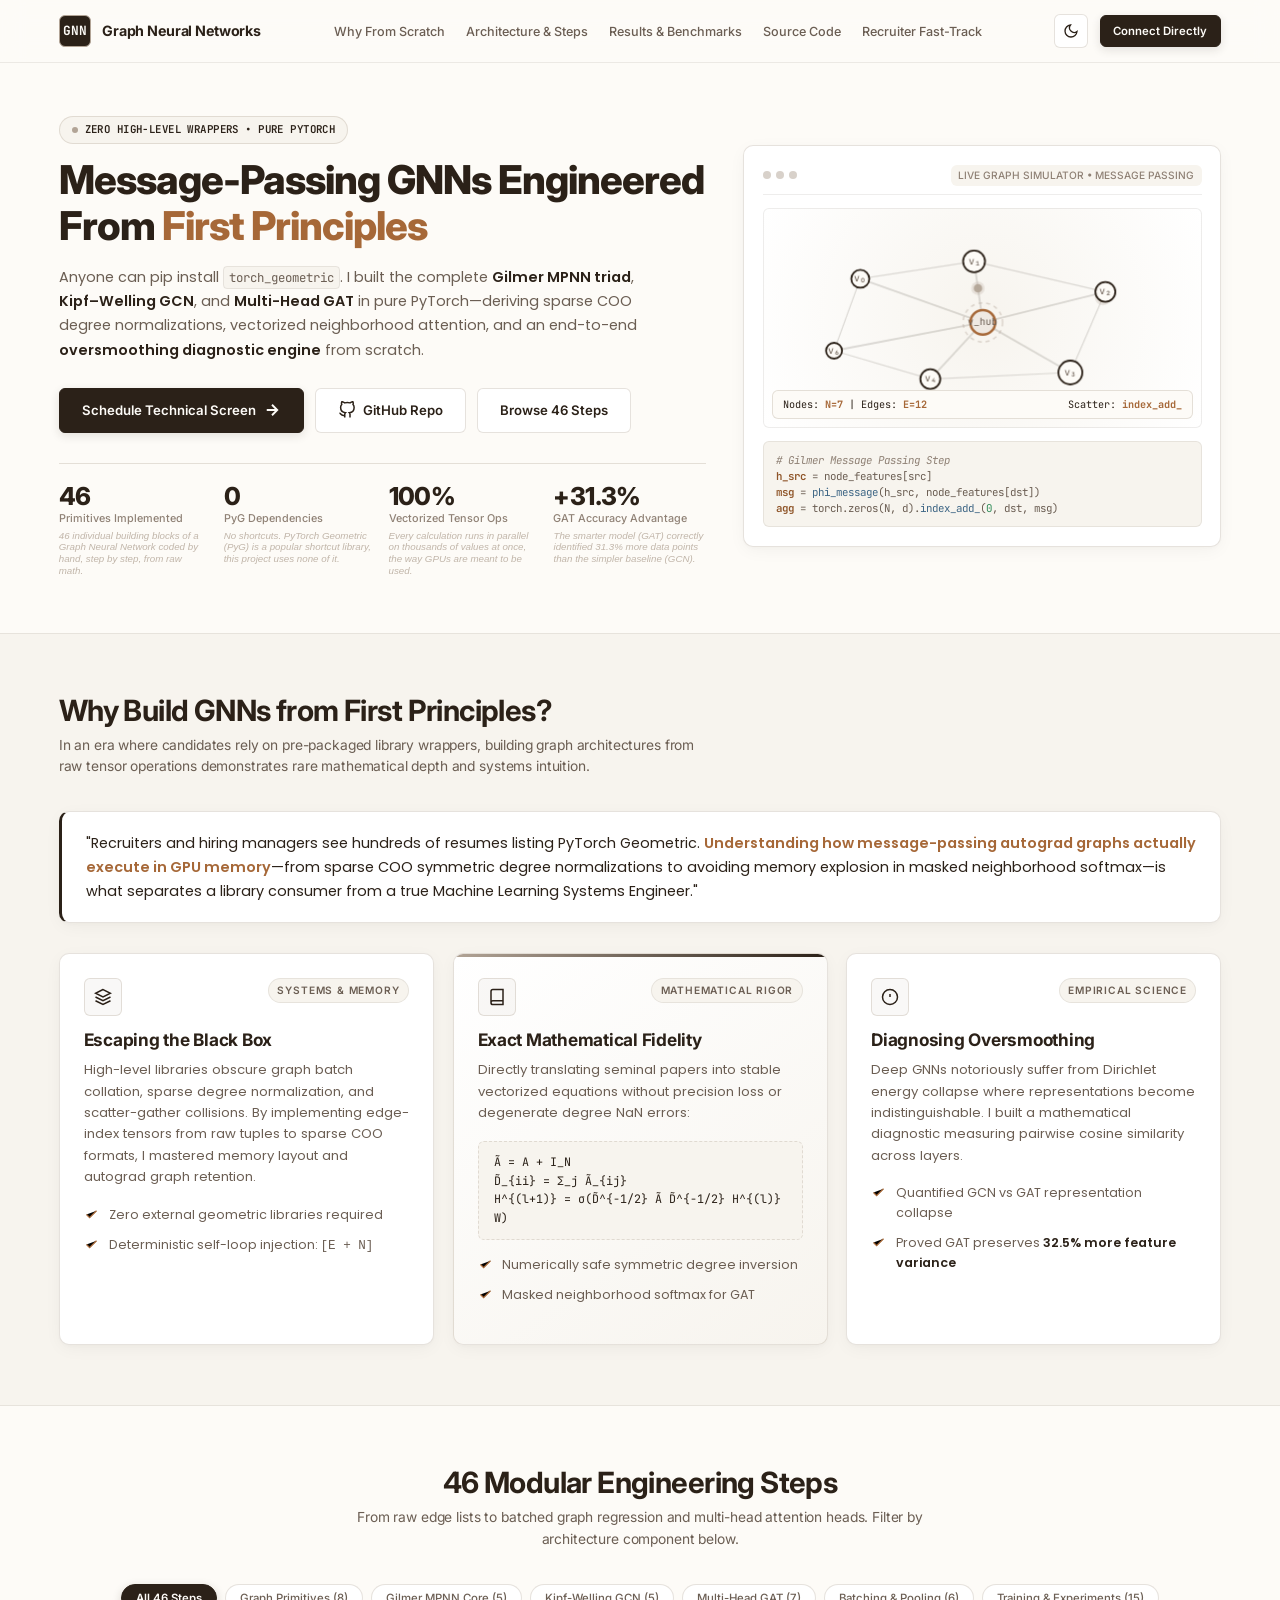
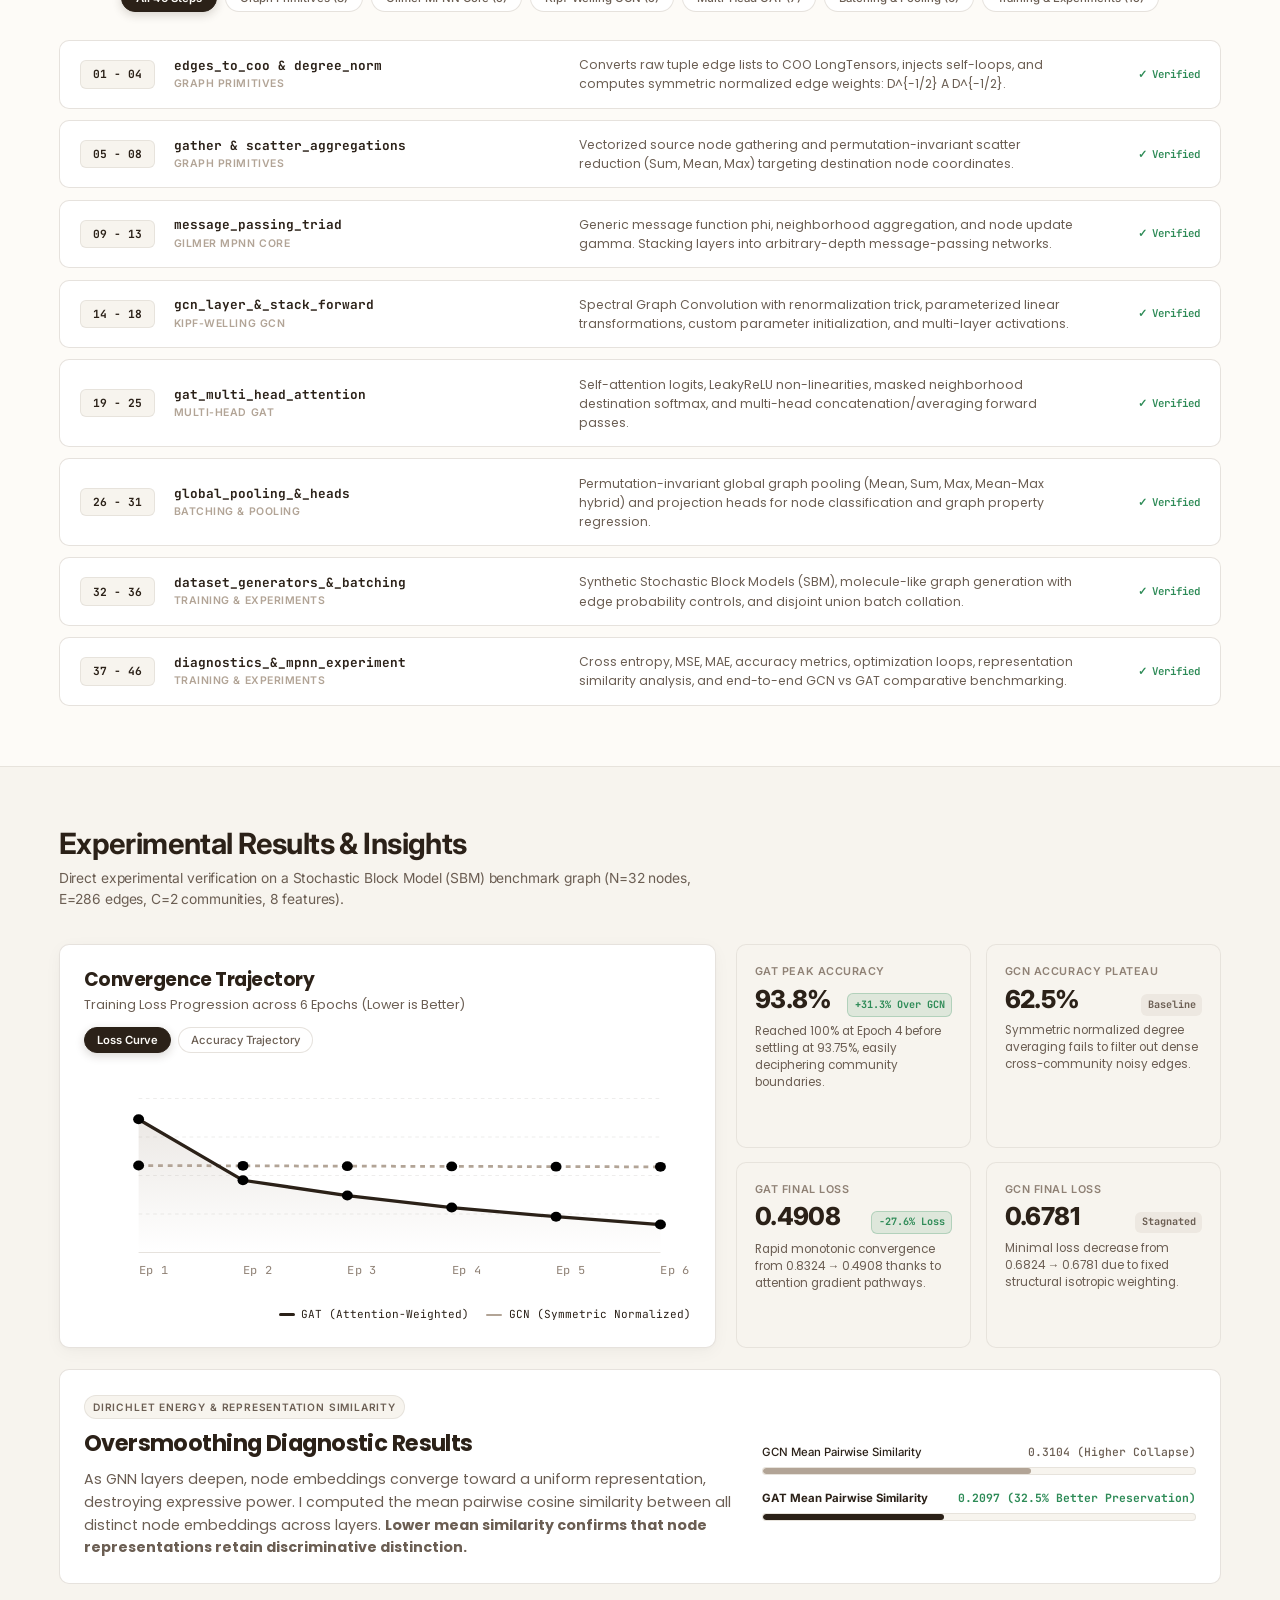
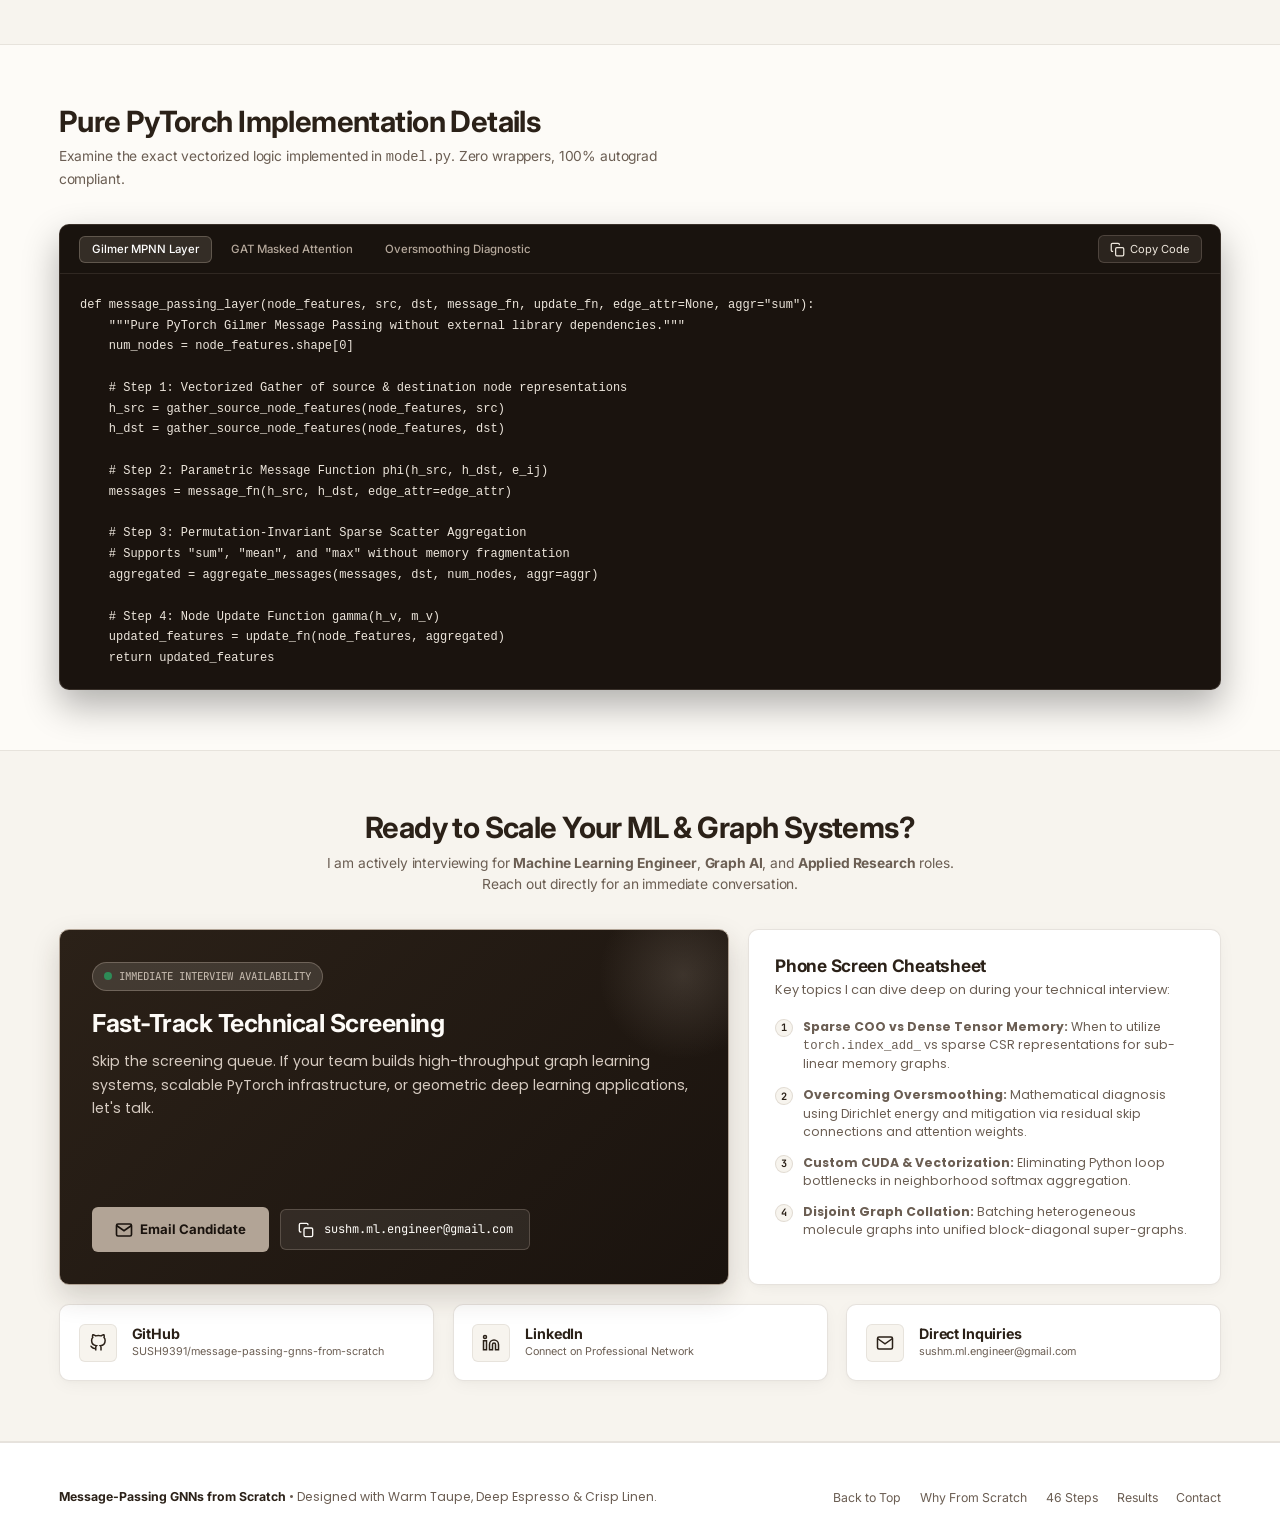
==== commit 0ab3307c: "links and notes" ====
--- a/index.html
+++ b/index.html
@@ -93,21 +93,29 @@
           </div>
 
           <div class="hero-stats-row">
+            <!-- Stat 1: Number of building blocks hand-coded from scratch -->
             <div class="hero-stat-item">
               <span class="stat-num">46</span>
               <span class="stat-label">Primitives Implemented</span>
-            </div>
+              <span class="stat-help">46 individual building blocks of a Graph Neural Network coded by hand, step by step, from raw math.</span>
+            </div>
+            <!-- Stat 2: Zero reliance on pre-built graph-learning libraries -->
             <div class="hero-stat-item">
               <span class="stat-num">0</span>
               <span class="stat-label">PyG Dependencies</span>
-            </div>
+              <span class="stat-help">No shortcuts. PyTorch Geometric (PyG) is a popular shortcut library, this project uses none of it.</span>
+            </div>
+            <!-- Stat 3: All math runs as fast parallel GPU operations, no slow loops -->
             <div class="hero-stat-item">
               <span class="stat-num">100%</span>
               <span class="stat-label">Vectorized Tensor Ops</span>
-            </div>
+              <span class="stat-help">Every calculation runs in parallel on thousands of values at once, the way GPUs are meant to be used.</span>
+            </div>
+            <!-- Stat 4: How much better the attention-based model is vs the basic one -->
             <div class="hero-stat-item">
               <span class="stat-num">+31.3%</span>
               <span class="stat-label">GAT Accuracy Advantage</span>
+              <span class="stat-help">The smarter model (GAT) correctly identified 31.3% more data points than the simpler baseline (GCN).</span>
             </div>
           </div>
         </div>
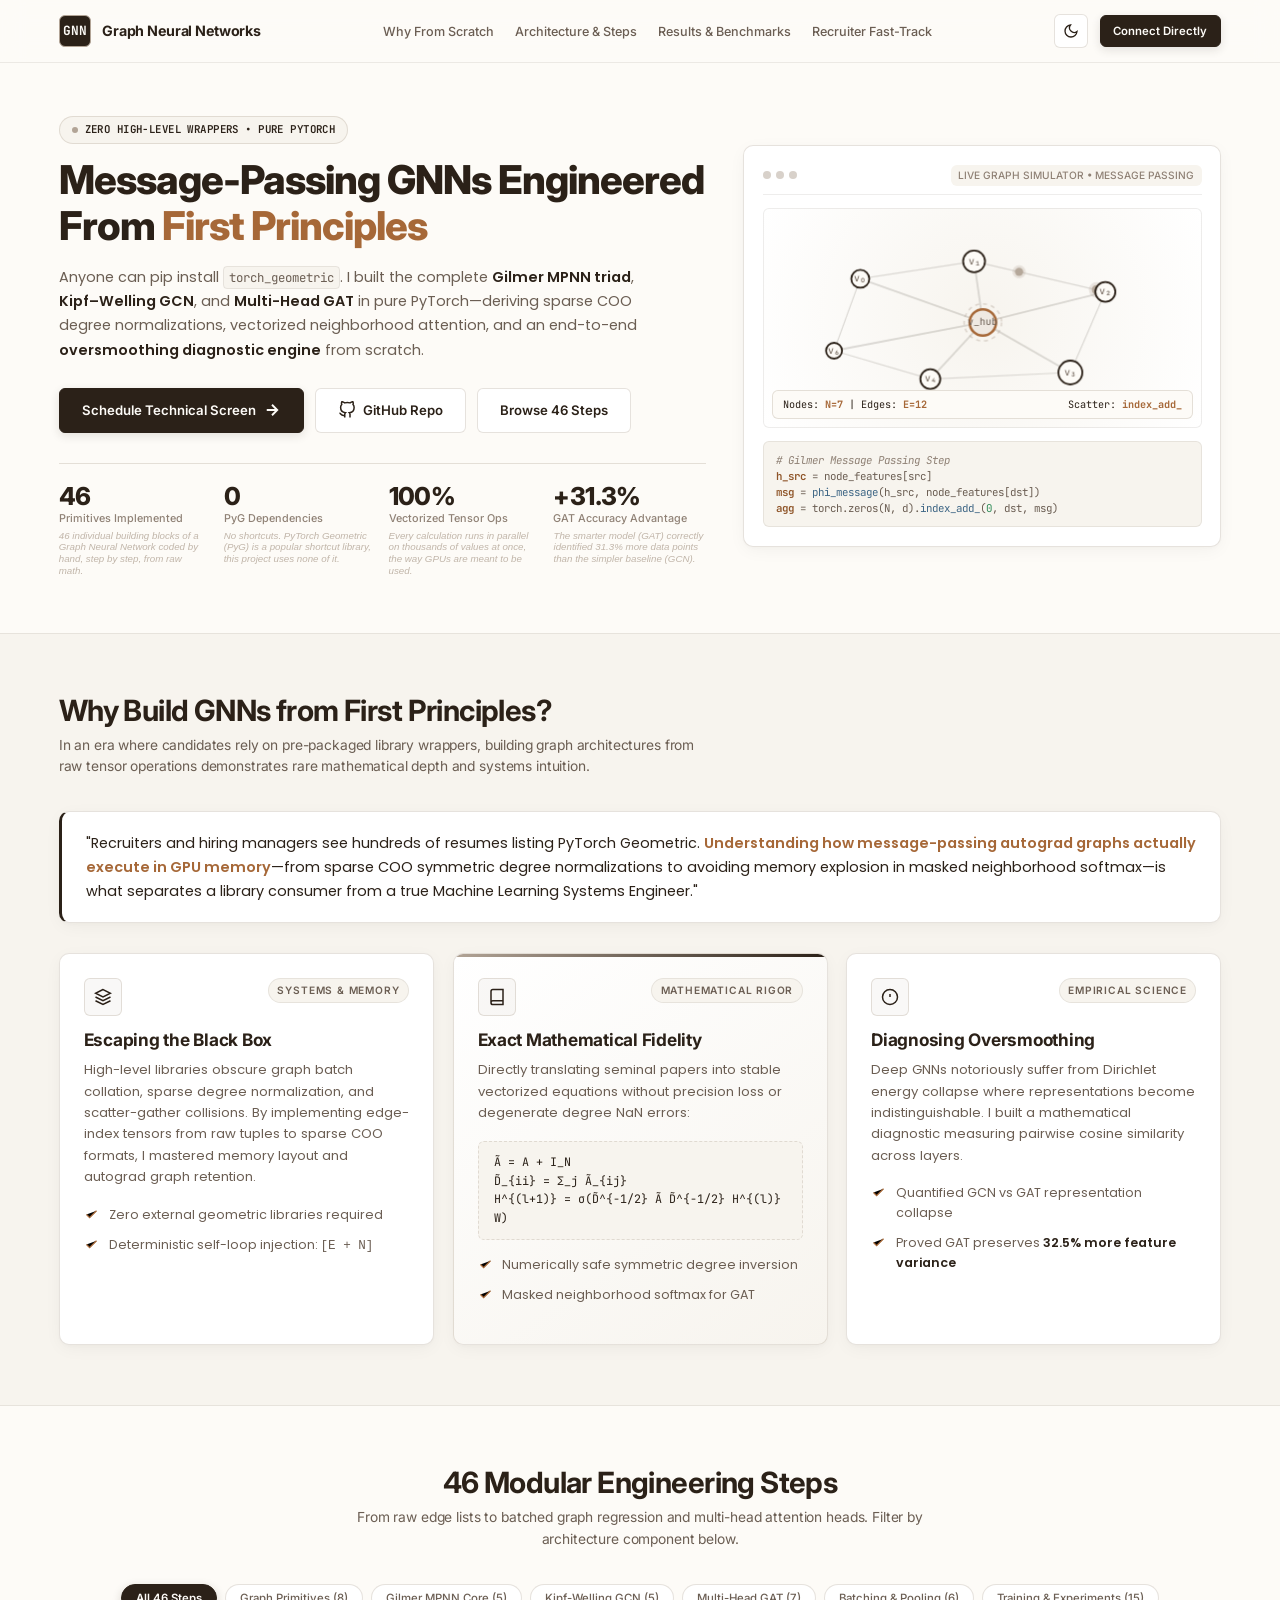
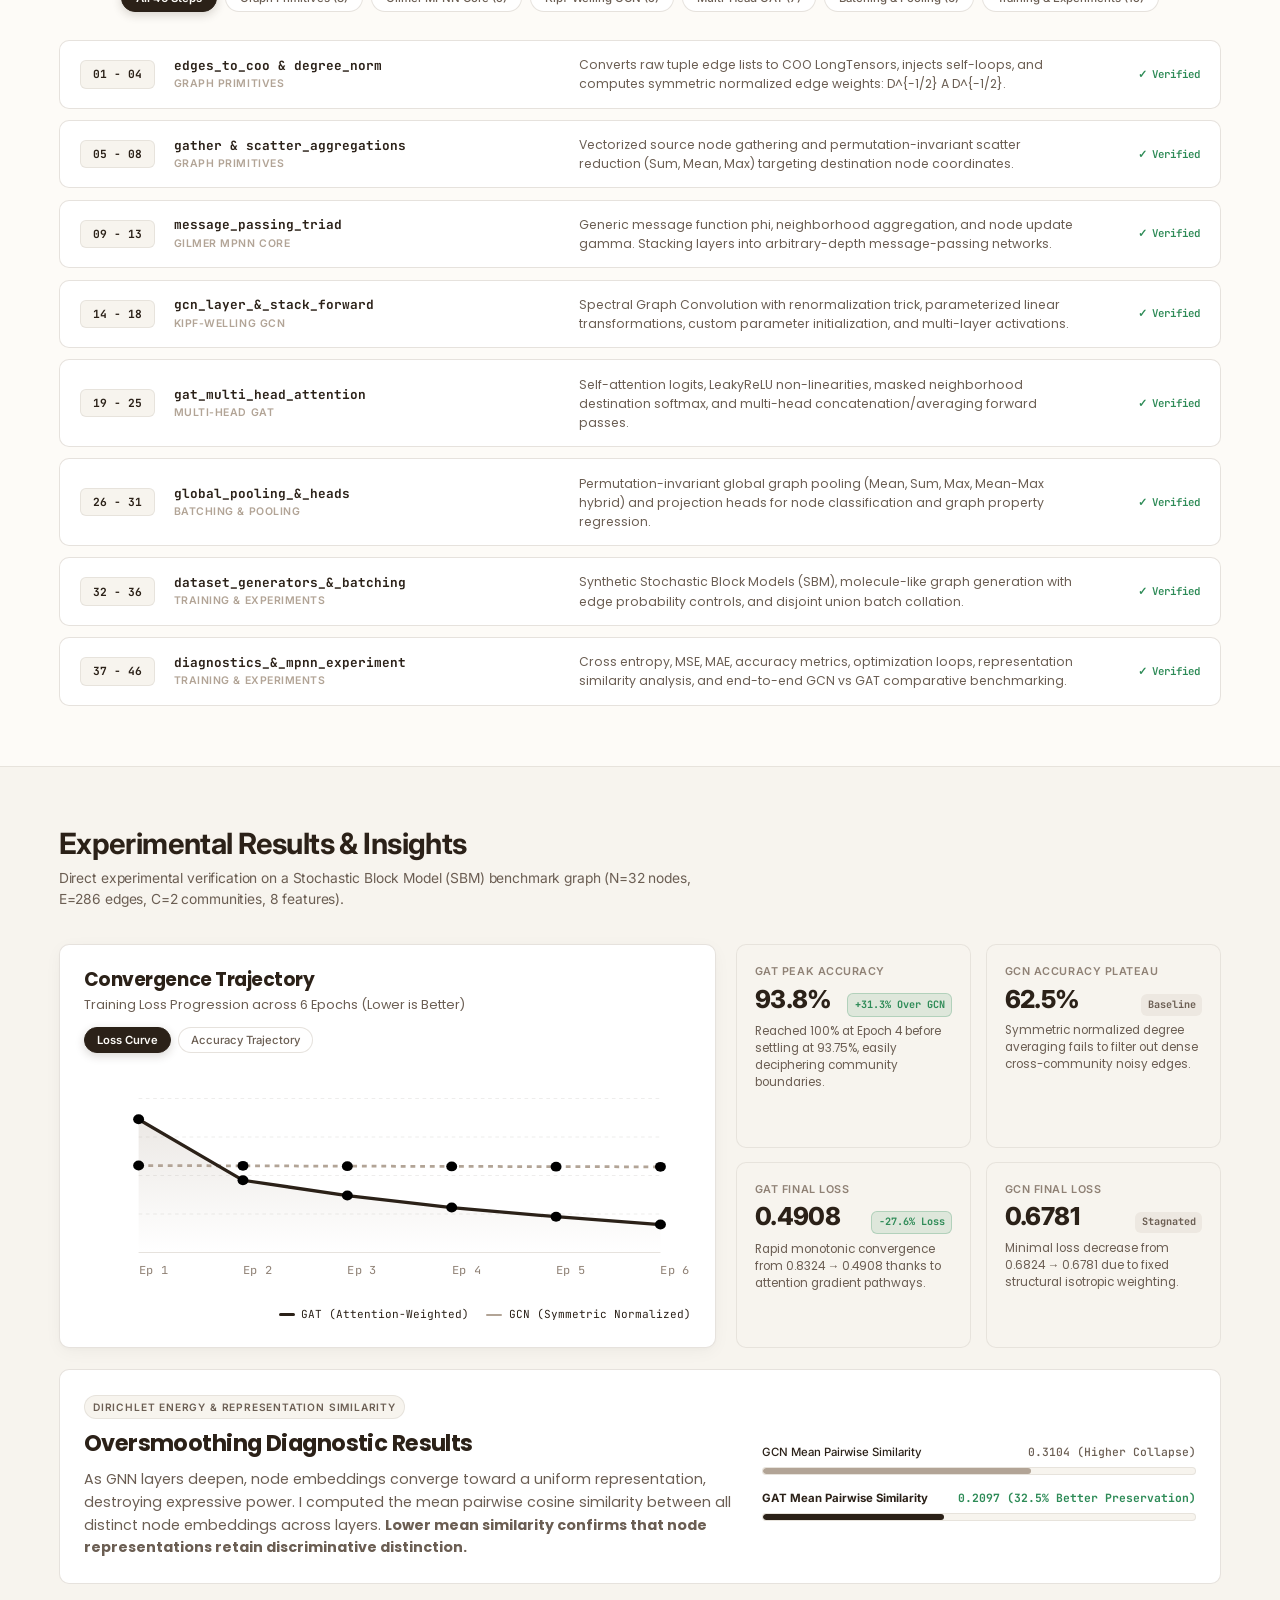
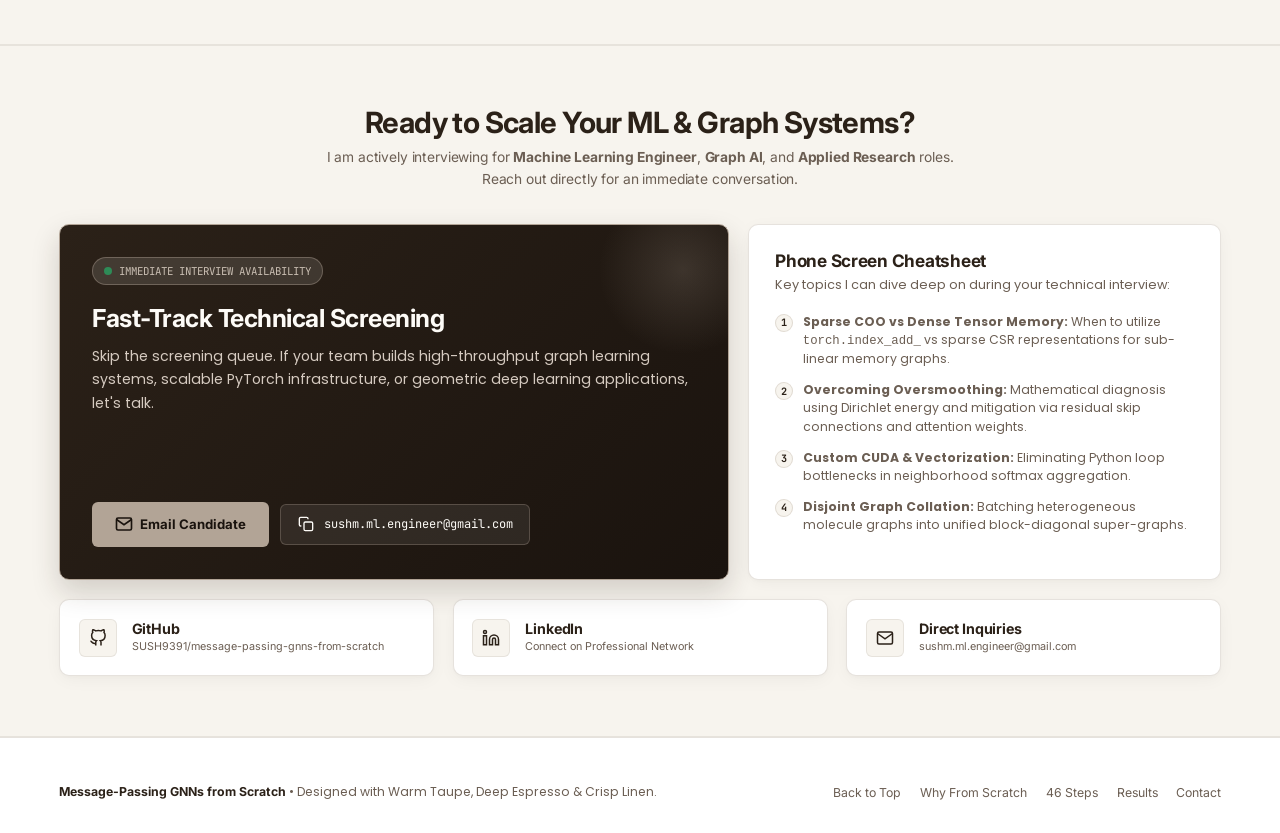
==== commit bbd2250a: "Comment out Source Code link and section Comment out the 'Source Code' link and section in HTML." ====
--- a/index.html
+++ b/index.html
@@ -38,7 +38,7 @@
             <li><a href="#story" class="nav-link">Why From Scratch</a></li>
             <li><a href="#steps" class="nav-link">Architecture & Steps</a></li>
             <li><a href="#results" class="nav-link">Results & Benchmarks</a></li>
-            <li><a href="#code" class="nav-link">Source Code</a></li>
+            <!--<li><a href="#code" class="nav-link">Source Code</a></li>-->
             <li><a href="#contact" class="nav-link">Recruiter Fast-Track</a></li>
           </ul>
         </nav>
@@ -531,7 +531,7 @@
 
   <!-- =========================================================================
        SOURCE CODE & ARCHITECTURE DEEP-DIVE
-       ========================================================================= -->
+       ========================================================================= 
   <section class="section" id="code">
     <div class="container">
       <div class="section-header">
@@ -574,7 +574,7 @@
     return updated_features</code></pre>
       </div>
     </div>
-  </section>
+  </section>-->
 
   <!-- =========================================================================
        RECRUITER FAST-TRACK & SOCIALS SECTION (PRIMARY CONVERSION GOAL)
@@ -714,4 +714,4 @@
 
   <script src="js/script.js"></script>
 </body>
-</html>+</html>
